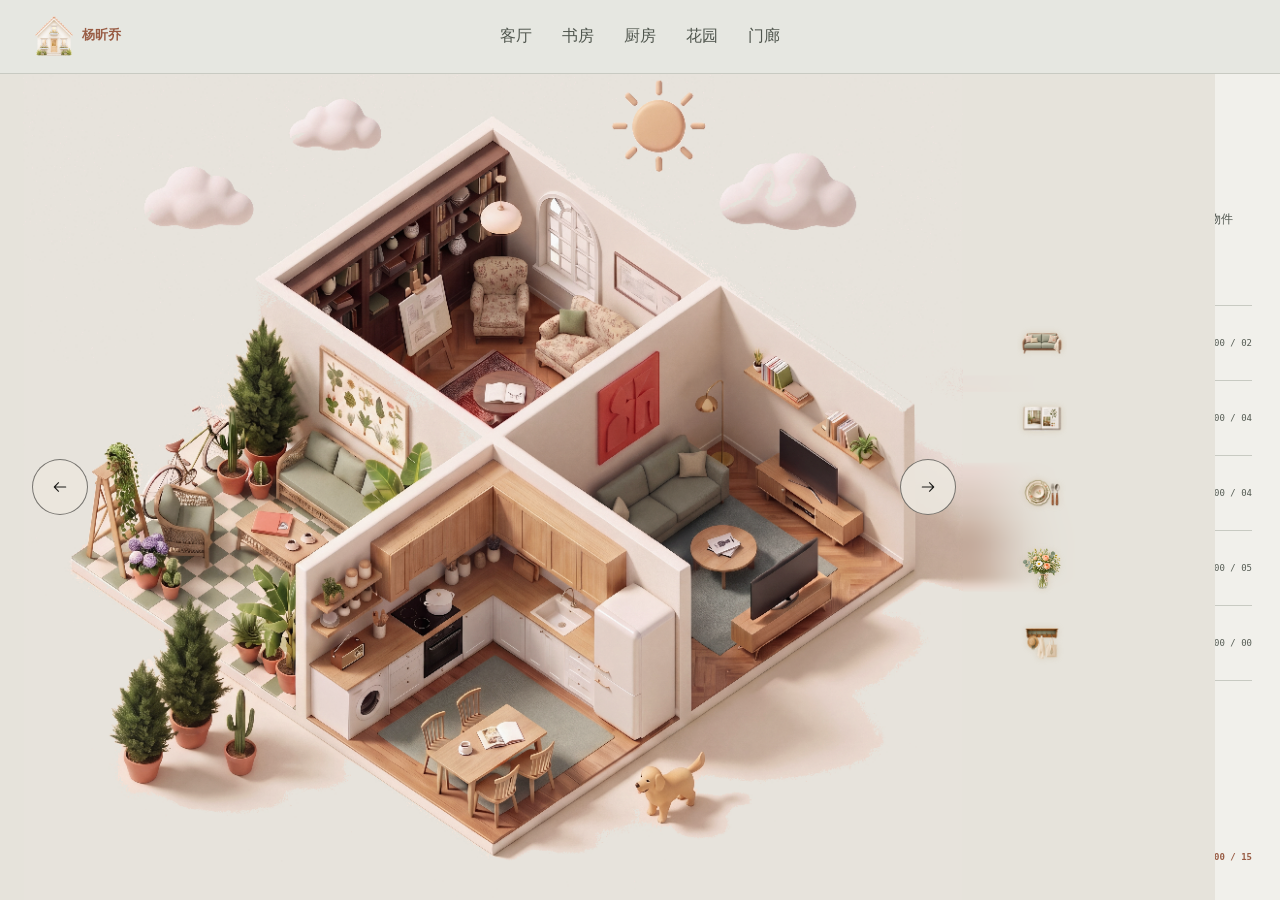
==== rooms/doorstep/index.html @ e2dccce5 "Strengthen brand hover glow" ====
<!doctype html><html lang="zh-CN"><head><meta charset="utf-8"><meta name="viewport" content="width=device-width,initial-scale=1"><link rel="icon" href="/favicon.svg" type="image/svg+xml"><meta name="theme-color" content="#ebe6de"><title>门廊 — 杨昕乔 Portfolio</title><link rel="preload" as="image" href="/assets/rooms/doorstep-house-final.webp?v=1" fetchpriority="high"><link rel="stylesheet" href="/styles/portfolio.css?v=176"></head><body><div id="app"></div><script type="module" src="/scripts/app.js?v=178"></script></body></html>
---- styles/portfolio.css ----
@import url("https://fonts.googleapis.com/css2?family=EB+Garamond:ital,wght@0,400;0,500;1,400&family=LXGW+WenKai:wght@400;500&family=Ma+Shan+Zheng&family=Noto+Serif+SC:wght@400;500&display=swap");

:root {
  --paper: #f1f0eb;
  /* Sampled from the outer pixels of doorstep-final.png. */
  --doorstep-canvas: #ebe6de;
  --paper-deep: #e4e4de;
  --ink: #20241f;
  --muted: #6d716a;
  --line: #c8cac2;
  --moss: #536355;
  --rust: #985b43;
  --header-height: 74px;
  --detail-width: 292px;
  --ease-editorial: cubic-bezier(0.22, 0.61, 0.36, 1);
  --page-exit-duration: 240ms;
  --page-enter-duration: 360ms;
  --page-transition-ease: cubic-bezier(0.22, 1, 0.36, 1);
}

/* Editorial content browser for the garden memory project. */
.document-modal.is-memory-experience .memory-hero + .memory-features { border-top: 0; }
.document-modal.is-memory-experience .memory-content-browser { grid-template-columns: minmax(230px, 34%) minmax(0, 1fr); gap: 32px; align-items: stretch; }
.document-modal.is-memory-experience .memory-content-browser nav { display: grid; gap: 8px; border: 0; }
.document-modal.is-memory-experience .memory-content-tab {
  position: relative;
  grid-template-columns: 32px minmax(0, 1fr);
  min-height: 72px;
  padding: 14px 14px 14px 18px;
  border: 0;
  border-left: 2px solid transparent;
  background: transparent;
  transition: background-color 180ms ease, border-color 180ms ease, transform 180ms ease;
}
.document-modal.is-memory-experience .memory-content-tab:hover { background: rgba(92,107,90,.06); transform: translateX(2px); }
.document-modal.is-memory-experience .memory-content-tab.is-active { background: rgba(92,107,90,.1); border-left-color: var(--accent-green); transform: translateX(4px); }
.document-modal.is-memory-experience .memory-content-tab span { padding-top: 2px; font: 11px/1 var(--font-mono); color: var(--accent-red); }
.document-modal.is-memory-experience .memory-content-tab strong { display: block; font: 600 15px/1.35 var(--font-serif); color: var(--ink-strong); }
.document-modal.is-memory-experience .memory-content-tab strong::after { content: "内容档案"; display: block; margin-top: 6px; font: 10px/1.3 var(--font-sans); color: var(--ink-soft); }
.document-modal.is-memory-experience .memory-content-detail {
  min-height: 320px;
  padding: 30px 32px;
  border: 1px solid var(--memory-line);
  border-top: 3px solid var(--accent-warm);
  background: var(--bg-warm);
  transition: opacity 180ms ease;
}
.document-modal.is-memory-experience .memory-detail-kicker { display: flex; justify-content: space-between; align-items: center; padding-bottom: 15px; border-bottom: 1px dashed var(--memory-line); }
.document-modal.is-memory-experience .memory-detail-kicker span { font: 13px/1 var(--font-mono); color: var(--accent-red); }
.document-modal.is-memory-experience .memory-detail-kicker small { font: 11px/1.3 var(--font-mono); color: var(--accent-green); letter-spacing: .04em; }
.document-modal.is-memory-experience .memory-content-detail .memory-content-function { margin-top: 24px; font: 600 12px/1.4 var(--font-sans); color: var(--accent-green); letter-spacing: .04em; }
.document-modal.is-memory-experience .memory-content-detail h4 { max-width: 22em; margin: 10px 0 16px; font: 600 23px/1.45 var(--font-serif); color: var(--ink-strong); }
.document-modal.is-memory-experience .memory-content-detail .memory-detail-lead { max-width: 46em; margin: 0; font: 14px/1.8 var(--font-serif); color: var(--ink-soft); }
.document-modal.is-memory-experience .memory-detail-notes { display: grid; grid-template-columns: repeat(3, 1fr); gap: 1px; margin-top: 28px; background: var(--memory-line); border: 1px solid var(--memory-line); }
.document-modal.is-memory-experience .memory-detail-notes span { padding: 10px 12px; background: var(--bg-cream); font: 11px/1.3 var(--font-mono); color: var(--ink-soft); text-align: center; }
@media (max-width: 767px) {
  .document-modal.is-memory-experience .memory-content-browser { grid-template-columns: 1fr; gap: 18px; }
  .document-modal.is-memory-experience .memory-content-browser nav { grid-template-columns: repeat(2, minmax(0, 1fr)); }
  .document-modal.is-memory-experience .memory-content-tab { min-height: 84px; padding: 12px; }
  .document-modal.is-memory-experience .memory-content-tab.is-active { transform: none; }
  .document-modal.is-memory-experience .memory-content-detail { min-height: 300px; padding: 24px 20px; }
  .document-modal.is-memory-experience .memory-content-detail h4 { font-size: 20px; }
}

* {
  box-sizing: border-box;
}

html {
  background: var(--paper);
  color: var(--ink);
  font-family: Arial, "Helvetica Neue", sans-serif;
  line-height: 1.4;
}

body {
  margin: 0;
  min-width: 320px;
  min-height: 100vh;
  min-height: 100svh;
  background: var(--paper);
}

body.is-document-open {
  overflow: hidden;
}

button,
a {
  color: inherit;
  font: inherit;
}

button {
  border: 0;
}

[hidden] {
  display: none !important;
}

.portfolio-shell {
  display: block;
  min-height: 100vh;
  min-height: 100svh;
}

.site-header {
  position: relative;
  z-index: 20;
  display: grid;
  min-height: var(--header-height);
  grid-template-columns: minmax(150px, 1fr) auto minmax(150px, 1fr);
  align-items: center;
  padding: 0 34px;
  border-bottom: 1px solid var(--line);
  background: rgba(231, 232, 225, 0.96);
}

.site-wordmark {
  display: inline-flex;
  align-items: center;
  gap: 8px;
  justify-self: start;
  min-height: 40px;
  color: var(--ink);
  cursor: pointer;
  font-size: 13px;
  font-weight: 700;
  text-decoration: none;
  white-space: nowrap;
  transition: color 200ms ease, transform 200ms ease, filter 220ms ease;
}

.brand-house {
  width: 40px;
  height: 40px;
  display: block;
  flex: 0 0 40px;
  object-fit: contain;
  background: transparent;
}

.site-wordmark:hover,
.site-wordmark:focus-visible,
.site-wordmark.is-current {
  color: var(--rust);
  transform: translateY(-1px);
}

.site-wordmark:hover,
.site-wordmark:focus-visible {
  filter:
    drop-shadow(0 0 4px rgba(239, 180, 95, 0.48))
    drop-shadow(0 0 9px rgba(255, 247, 223, 0.26));
}

.site-wordmark:focus-visible {
  outline: 2px solid color-mix(in srgb, var(--rust) 45%, transparent);
  outline-offset: 4px;
}

.detail-kicker,
.projects-label {
  color: var(--muted);
  font-size: 10px;
  font-weight: 700;
  letter-spacing: 0;
  text-transform: uppercase;
}

.top-navigation-list {
  display: grid;
  grid-auto-flow: column;
  gap: 30px;
  margin: 0;
  padding: 0;
  list-style: none;
}

.top-navigation-link {
  position: relative;
  display: inline-flex;
  min-height: 44px;
  align-items: center;
  padding: 3px 0;
  background: transparent;
  color: #50564e;
  text-decoration: none;
  transition: color 320ms cubic-bezier(0.22, 1, 0.36, 1);
}

.top-navigation-link::after {
  position: absolute;
  right: 0;
  bottom: 4px;
  left: 0;
  height: 2px;
  background: var(--rust);
  content: "";
  opacity: 0;
  transform: scaleX(0.35);
  transform-origin: center;
  transition: opacity 320ms cubic-bezier(0.22, 1, 0.36, 1), transform 320ms cubic-bezier(0.22, 1, 0.36, 1);
}

.top-navigation-link:hover,
.top-navigation-link:focus-visible,
.top-navigation-link[aria-current="page"] {
  font-weight: 700;
  color: var(--rust);
}

.top-navigation-link:hover::after,
.top-navigation-link:focus-visible::after,
.top-navigation-link[aria-current="page"]::after {
  opacity: 1;
  transform: scaleX(1);
}

.site-header[data-locked="true"] .top-navigation-link {
  cursor: wait;
  pointer-events: none;
}

.top-navigation {
  grid-column: 2;
  justify-self: center;
}

.portfolio-main {
  display: grid;
  position: relative;
  min-width: 0;
  min-height: calc(100svh - var(--header-height));
  grid-template-columns: minmax(0, 1fr) var(--detail-width);
  overflow: hidden;
}

.portfolio-main[data-page="overview"],
.portfolio-main[data-page="overview-enter"] {
  background: #e6e3db;
}

.visual-column {
  position: relative;
  display: grid;
  min-width: 0;
  place-items: center;
  padding: 24px;
  overflow: hidden;
  background: #ebe7df;
}

.portfolio-main[data-page="overview"] .visual-column,
.portfolio-main[data-page="overview-enter"] .visual-column {
  background: #e6e3db;
}

.portfolio-main[data-page="overview"] .room-detail,
.portfolio-main[data-page="overview-enter"] .room-detail {
  background: var(--paper);
  border-left-color: var(--line);
}

.visual-frame {
  position: relative;
  z-index: 1;
  width: min(100%, calc(100svh - var(--header-height) - 48px));
  max-height: calc(100svh - var(--header-height) - 48px);
}

.portfolio-main[data-page="overview"] .visual-column,
.portfolio-main[data-page="overview-enter"] .visual-column {
  overflow: visible;
}

.portfolio-main[data-page="overview"] .visual-frame,
.portfolio-main[data-page="overview-enter"] .visual-frame {
  transform: none;
}

.visual-stage {
  --overview-media-left: -42.6382%;
  --overview-media-top: -15.912%;
  --overview-media-width: 185.2763%;
  --overview-media-height: 131.824%;
  --focus-x: 50%;
  --focus-y: 50%;
  --focus-scale: 1.13;
  --focus-shift-x: 0px;
  --focus-shift-y: 0px;
  --incoming-start-x: 0%;
  --incoming-start-y: 0%;
  --incoming-start-scale: 0.55;
  --focus-blur: 6px;
  --incoming-start-blur: 6px;
  --switch-enter-x: 16px;
  --switch-exit-x: -12px;
  position: relative;
  width: 100%;
  aspect-ratio: 1;
  overflow: hidden;
  background: #ebe7df;
  isolation: isolate;
}

.visual-stage[data-view="overview"] {
  overflow: visible;
  background: #e6e3db;
}

.visual-stage[data-view="overview"] .visual-layer-current {
  right: auto;
  bottom: auto;
  left: var(--overview-media-left);
  top: var(--overview-media-top);
  width: var(--overview-media-width);
  height: var(--overview-media-height);
  object-fit: fill;
  clip-path: none;
}

.visual-layer {
  position: absolute;
  inset: 0;
  width: 100%;
  height: 100%;
  object-fit: contain;
  object-position: center;
  user-select: none;
  -webkit-user-drag: none;
}

.visual-layer-current {
  z-index: 1;
  opacity: 1;
  filter: none;
  transform: none;
}

.visual-stage[data-view="overview"] .visual-layer-current {
  filter: none;
}

.focus-room-layer {
  display: none;
}

.visual-layer-incoming {
  z-index: 4;
  opacity: 0;
}

/* Top-level navigation uses opacity only. Layout and the fixed shell stay put. */
.portfolio-main.is-page-fade .visual-frame,
.portfolio-main.is-page-fade .room-switch-controls,
.portfolio-main.is-page-fade .room-detail {
  will-change: opacity;
  transition: opacity var(--page-enter-duration) var(--page-transition-ease);
}

.portfolio-main.is-page-fade.is-page-exiting .visual-frame,
.portfolio-main.is-page-fade.is-page-exiting .room-switch-controls,
.portfolio-main.is-page-fade.is-page-exiting .room-detail {
  opacity: 0;
  pointer-events: none;
  transition-duration: var(--page-exit-duration);
}

.portfolio-main.is-page-fade.is-page-entering .visual-frame,
.portfolio-main.is-page-fade.is-page-entering .room-switch-controls,
.portfolio-main.is-page-fade.is-page-entering .room-detail {
  opacity: 0;
  pointer-events: none;
}

.hotspot-map {
  position: absolute;
  z-index: 5;
  inset: 0;
  width: 100%;
  height: 100%;
  pointer-events: none;
}

.visual-stage[data-view="overview"] .hotspot-map {
  right: auto;
  bottom: auto;
  left: var(--overview-media-left);
  top: var(--overview-media-top);
  width: var(--overview-media-width);
  height: var(--overview-media-height);
}

.room-object-map {
  position: absolute;
  z-index: 7;
  inset: 0;
  width: 100%;
  height: 100%;
  opacity: 0;
  pointer-events: none;
  transition: opacity 180ms ease;
}

.doorstep-object-map {
  position: absolute;
  z-index: 7;
  top: 50%;
  left: calc(50% + 82px);
  width: auto;
  height: min(86vh, 900px);
  max-width: none;
  max-height: calc(100% - 32px);
  overflow: visible;
  opacity: 0;
  pointer-events: none;
  transform: translate(-50%, -50%);
  transition: opacity 180ms ease;
}

.visual-stage[data-view="room"][data-room-id="doorstep"] .doorstep-object-map {
  opacity: 1;
  pointer-events: auto;
}

.visual-stage[data-room-id="doorstep"] .doorstep-object-map .room-object-group {
  opacity: 1;
  pointer-events: auto;
  visibility: visible;
}

.doorstep-object-map .room-object-glow {
  display: block;
  filter: none;
}

.doorstep-object-map .room-object-glow[data-object-id="doorstep-wechat"] {
  filter: url(#doorstep-wechat-outer-glow);
}

.doorstep-object-map .room-object-glow[data-object-id="doorstep-email"] {
  filter: url(#doorstep-email-outer-glow);
}

.doorstep-object-map .room-object-glow[data-object-id="doorstep-resume"] {
  filter: url(#doorstep-resume-outer-glow);
}

.doorstep-object-map .room-object-glow[data-object-id="doorstep-bilibili"] {
  filter: url(#doorstep-bilibili-outer-glow);
}

.doorstep-object-map .room-object-glow[data-object-id="doorstep-github"] {
  filter: url(#doorstep-github-outer-glow);
}

.visual-stage[data-view="room"]:is([data-room-id="study"], [data-room-id="kitchen"], [data-room-id="living"], [data-room-id="garden"]) .room-object-map {
  opacity: 1;
  pointer-events: auto;
}

.room-object-group {
  opacity: 0;
  pointer-events: none;
  visibility: hidden;
}

.visual-stage[data-room-id="study"] .room-object-group[data-room-id="study"],
.visual-stage[data-room-id="kitchen"] .room-object-group[data-room-id="kitchen"],
.visual-stage[data-room-id="living"] .room-object-group[data-room-id="living"],
.visual-stage[data-room-id="garden"] .room-object-group[data-room-id="garden"] {
  opacity: 1;
  pointer-events: auto;
  visibility: visible;
}

.room-object-hotspot {
  fill: rgba(255, 255, 255, 0.001);
  stroke: rgba(255, 255, 255, 0.001);
  stroke-width: 40;
  cursor: pointer;
  outline: none;
}

.room-object-hotspot:hover,
.room-object-hotspot:focus-visible {
  fill: rgba(255, 255, 255, 0.001);
  stroke: rgba(255, 255, 255, 0.001);
  outline: none;
}

.room-object-glow {
  opacity: 0;
  pointer-events: none;
  filter: url(#room-object-edge-glow);
  mix-blend-mode: screen;
  transition: opacity 180ms ease;
}

.room-object-glow[data-object-id="kitchen-pot"],
.room-object-glow[data-object-id="kitchen-plant"],
.room-object-glow[data-object-id="study-sofa"] {
  filter: url(#room-object-edge-glow-tight);
}

.room-object-glow[data-object-id="garden-bike"] {
  filter: url(#room-object-edge-glow-tight);
}

.room-object-glow[data-object-id="living-book"] {
  filter: url(#green-book-outer-glow);
}

.room-object-glow[data-object-id="garden-book"] {
  filter: url(#garden-red-book-outer-glow);
}

.room-object-hotspot:hover + .room-object-glow[data-object-id="garden-bike"],
.room-object-hotspot:focus-visible + .room-object-glow[data-object-id="garden-bike"],
.room-object-hotspot.is-directory-highlighted + .room-object-glow[data-object-id="garden-bike"] {
  opacity: 0.72;
}

.room-object-hotspot:hover + .room-object-glow,
.room-object-hotspot:focus-visible + .room-object-glow,
.room-object-hotspot.is-directory-highlighted + .room-object-glow {
  opacity: 0.94;
}

.interaction-toast {
  position: fixed;
  z-index: 1500;
  top: 50%;
  left: 50%;
  max-width: min(80vw, 280px);
  padding: 12px 20px;
  border: 1px solid rgba(255, 247, 223, .48);
  border-radius: 999px;
  background: rgba(82, 67, 54, .92);
  color: #fff7df;
  font: 15px/1.4 "Noto Serif SC", "Songti SC", serif;
  text-align: center;
  box-shadow: 0 10px 28px rgba(52, 42, 34, .18);
  opacity: 0;
  pointer-events: none;
  transform: translate(-50%, -50%) translateY(8px);
  transition: opacity 180ms ease, transform 180ms ease;
}

.interaction-toast.is-visible {
  opacity: 1;
  transform: translate(-50%, -50%);
}

.hotspot {
  fill: transparent;
  outline: none;
  pointer-events: auto;
  stroke: transparent;
  stroke-width: 8;
  vector-effect: non-scaling-stroke;
  cursor: pointer;
  transition: fill 160ms ease, stroke 160ms ease;
}

.hotspot-center {
  fill: transparent;
  pointer-events: none;
  stroke: transparent;
  stroke-width: 5;
  vector-effect: non-scaling-stroke;
}

.hotspot.is-highlighted {
  stroke: rgba(255, 247, 223, 0.9);
  stroke-width: 6;
  filter: drop-shadow(0 0 5px rgba(152, 91, 67, 0.42));
}

.show-hotspots .hotspot-1 {
  fill: rgba(58, 166, 99, 0.34);
}

.show-hotspots .hotspot-2 {
  fill: rgba(229, 151, 39, 0.34);
}

.show-hotspots .hotspot-3 {
  fill: rgba(49, 116, 211, 0.34);
}

.show-hotspots .hotspot-4 {
  fill: rgba(194, 58, 143, 0.34);
}

.show-hotspots .hotspot:hover,
.show-hotspots .hotspot.is-highlighted,
.show-hotspots .hotspot:focus-visible {
  stroke: rgba(255, 255, 255, 0.96);
  stroke-width: 10;
}

.show-hotspots .hotspot-center {
  fill: rgba(255, 255, 255, 0.95);
  stroke: var(--ink);
}

.visual-stage[data-view="room"] .hotspot-map,
.visual-stage[data-view="transition"] .hotspot-map {
  pointer-events: none;
  opacity: 0;
  transition: opacity 150ms ease;
}

.room-switch-controls {
  position: absolute;
  z-index: 8;
  inset: 0;
  pointer-events: none;
}

.room-switch-button {
  position: absolute;
  z-index: 8;
  top: 50%;
  display: grid;
  width: 56px;
  height: 56px;
  min-width: 56px;
  min-height: 56px;
  place-items: center;
  padding: 0;
  border: 1px solid rgba(27, 27, 24, 0.55);
  border-radius: 50%;
  background: rgba(235, 230, 222, 0.94);
  color: #1b1b18;
  cursor: pointer;
  pointer-events: auto;
  transform: translateY(-50%);
  transition: color 160ms ease, background-color 160ms ease, border-color 160ms ease, opacity 160ms ease, transform 100ms ease;
}

.room-switch-previous {
  left: 32px;
}

.room-switch-next {
  right: 32px;
}

.room-switch-icon {
  display: block;
  width: 20px;
  height: 20px;
  fill: none;
  stroke: currentColor;
  stroke-linecap: round;
  stroke-linejoin: round;
  stroke-width: 1.5;
  transition: transform 160ms ease;
}

.room-switch-button:not(:disabled):hover {
  background: #1b1b18;
  border-color: #1b1b18;
  color: #f4f1ea;
}

.room-switch-previous:not(:disabled):hover .room-switch-icon {
  transform: translateX(-3px);
}

.room-switch-next:not(:disabled):hover .room-switch-icon {
  transform: translateX(3px);
}

.room-switch-button:not(:disabled):active {
  transform: translateY(-50%) scale(0.96);
}

.room-switch-button:focus-visible {
  outline: 2px solid var(--rust);
  outline-offset: 3px;
}

.room-switch-button:disabled {
  cursor: wait;
  opacity: 0.28;
}

.room-detail {
  display: flex;
  max-height: calc(100svh - var(--header-height));
  min-width: 0;
  flex-direction: column;
  padding: 36px 28px 28px;
  border-left: 1px solid var(--line);
  overflow: hidden;
  opacity: 0;
  visibility: hidden;
  transition: opacity 250ms ease, visibility 0s 250ms;
}

.room-detail.is-visible {
  opacity: 1;
  visibility: visible;
  transition-delay: 0ms;
}

.room-detail.is-visible.is-updating {
  opacity: 0;
  transition: opacity 180ms ease;
}

.detail-kicker {
  margin: 0 0 15px;
  color: var(--rust);
}

.detail-title {
  max-width: 100%;
  margin: 0;
  font-family: Georgia, "Times New Roman", serif;
  font-size: 42px;
  font-weight: 400;
  line-height: 0.98;
  overflow-wrap: anywhere;
}

.detail-description {
  margin: 24px 0 44px;
  color: #555b53;
  font-size: 13px;
  line-height: 1.75;
}

.projects-section {
  margin-top: 0;
}

.projects-label {
  margin: 0 0 11px;
  color: var(--ink);
}

.project-list {
  margin: 0;
  padding: 0;
  border-top: 1px solid var(--line);
  list-style: none;
}

.project-list li {
  border-bottom: 1px solid var(--line);
}

.project-link {
  display: grid;
  min-height: 64px;
  grid-template-columns: 24px minmax(0, 1fr) auto;
  align-items: start;
  gap: 4px;
  padding: 13px 0 11px;
  color: #3f443e;
  text-decoration: none;
  transition: color 180ms ease, padding 180ms ease;
}

.project-link:hover,
.project-link:focus-visible {
  padding-left: 3px;
  color: var(--rust);
}

.project-link:focus-visible {
  outline: 2px solid var(--rust);
  outline-offset: 3px;
}

.project-number {
  color: var(--muted);
  font-size: 9px;
  padding-top: 2px;
}

.project-copy {
  display: grid;
  gap: 4px;
  min-width: 0;
}

.project-title {
  font-family: Georgia, "Times New Roman", serif;
  font-size: 13px;
  line-height: 1.25;
  overflow-wrap: anywhere;
}

.project-type,
.project-year {
  color: var(--muted);
  font-size: 9px;
  text-transform: uppercase;
}

.project-year {
  padding-top: 2px;
}

.exploration-directory {
  display: flex;
  min-height: 0;
  flex: 1;
  flex-direction: column;
}

.exploration-header {
  flex: none;
}

.exploration-kicker {
  margin: 0 0 10px;
  color: var(--rust);
  font-size: 10px;
  font-weight: 700;
  line-height: 1.3;
  text-transform: uppercase;
}

.exploration-title {
  max-width: 100%;
  margin: 0;
  color: var(--ink);
  font-family: Georgia, "Times New Roman", serif;
  font-size: 32px;
  font-weight: 400;
  line-height: 1.08;
}

.exploration-title[tabindex="-1"]:focus {
  outline: none;
}

.exploration-intro {
  margin: 20px 0 0;
  color: #4f554e;
  font-size: 12px;
  line-height: 1.78;
}

.exploration-intro strong {
  color: var(--rust);
  font-weight: 700;
}

.exploration-prompt {
  margin: 13px 0 24px;
  color: var(--ink);
  font-size: 12px;
  font-weight: 700;
}

.directory-list {
  margin: 0;
  padding: 0;
  border-top: 1px solid var(--line);
  list-style: none;
}

.directory-list li {
  border-bottom: 1px solid var(--line);
}

.directory-row {
  display: grid;
  width: 100%;
  min-width: 0;
  min-height: 74px;
  grid-template-columns: 54px minmax(0, 1fr) auto;
  align-items: center;
  gap: 10px;
  padding: 9px 0;
  background: transparent;
  color: var(--ink);
  cursor: pointer;
  text-align: left;
  transition: color 220ms ease, opacity 220ms ease;
}

.directory-row:focus-visible {
  outline: 2px solid var(--rust);
  outline-offset: -2px;
}

.room-directory-row .directory-thumb {
  position: relative;
  z-index: 1;
  width: 50px;
  height: 54px;
  padding: 3px 4px;
  box-sizing: border-box;
  overflow: hidden;
}

.room-directory-row .directory-thumb img {
  position: relative;
  z-index: 1;
  width: 42px;
  height: 48px;
  max-width: 100%;
  max-height: 100%;
  object-fit: contain;
  filter: drop-shadow(0 0 3px rgba(176, 138, 74, 0.24));
  transform: none;
}

.room-directory-row:hover .directory-thumb img,
.room-directory-row:focus-visible .directory-thumb img,
.room-directory-row.is-active .directory-thumb img {
  filter: drop-shadow(0 0 5px rgba(176, 138, 74, 0.5));
  transform: scale(1.04);
}

.directory-row.is-muted {
  opacity: 0.55;
}

.directory-row.is-active,
.directory-row.is-selected {
  opacity: 1;
}

.directory-thumb {
  display: grid;
  width: 54px;
  height: 54px;
  place-items: center;
  overflow: visible;
}

.directory-thumb img {
  display: block;
  width: 100%;
  height: 100%;
  object-fit: contain;
  transform-origin: center;
  transition: filter 240ms ease, transform 240ms var(--ease-editorial);
}

.object-directory-row[data-object-id="garden-cushion-03"] .directory-thumb img {
  object-fit: cover;
}

.object-directory-row[data-object-id="living-tv"] .directory-thumb img {
  position: relative;
  z-index: 1;
  width: 42px;
  height: 48px;
  max-width: 100%;
  max-height: 100%;
  filter: drop-shadow(0 0 3px rgba(176, 138, 74, 0.28));
  transform: none;
}

.object-directory-row[data-object-id="living-tv"] .directory-thumb {
  position: relative;
  z-index: 1;
  width: 50px;
  height: 54px;
  padding: 3px 4px;
  box-sizing: border-box;
  overflow: hidden;
}

.object-directory-row[data-room-id="study"] .directory-thumb {
  position: relative;
  z-index: 1;
  width: 50px;
  height: 54px;
  padding: 3px 4px;
  box-sizing: border-box;
  overflow: hidden;
}

.object-directory-row[data-room-id="study"] .directory-thumb img {
  position: relative;
  z-index: 1;
  width: 42px;
  height: 48px;
  max-width: 100%;
  max-height: 100%;
  object-fit: contain;
  filter: drop-shadow(0 0 3px rgba(176, 138, 74, 0.24));
  transform: none;
}

.object-directory-row[data-room-id="study"]:hover .directory-thumb img,
.object-directory-row[data-room-id="study"]:focus-visible .directory-thumb img,
.object-directory-row[data-room-id="study"].is-active .directory-thumb img {
  filter: drop-shadow(0 0 5px rgba(176, 138, 74, 0.5));
  transform: scale(1.04);
}

.object-directory-row[data-room-id="kitchen"] .directory-thumb {
  position: relative;
  z-index: 1;
  width: 50px;
  height: 54px;
  padding: 3px 4px;
  box-sizing: border-box;
  overflow: hidden;
}

.object-directory-row[data-room-id="kitchen"] .directory-thumb img {
  position: relative;
  z-index: 1;
  width: 42px;
  height: 48px;
  max-width: 100%;
  max-height: 100%;
  object-fit: contain;
  filter: drop-shadow(0 0 3px rgba(176, 138, 74, 0.24));
  transform: none;
}

.object-directory-row[data-room-id="kitchen"]:hover .directory-thumb img,
.object-directory-row[data-room-id="kitchen"]:focus-visible .directory-thumb img,
.object-directory-row[data-room-id="kitchen"].is-active .directory-thumb img {
  filter: drop-shadow(0 0 5px rgba(176, 138, 74, 0.5));
  transform: scale(1.04);
}

.object-directory-row[data-room-id="garden"] .directory-thumb {
  position: relative;
  z-index: 1;
  width: 50px;
  height: 54px;
  padding: 3px 4px;
  box-sizing: border-box;
  overflow: hidden;
}

.object-directory-row[data-room-id="garden"] .directory-thumb img {
  position: relative;
  z-index: 1;
  width: 42px;
  height: 48px;
  max-width: 100%;
  max-height: 100%;
  object-fit: contain;
  filter: drop-shadow(0 0 3px rgba(176, 138, 74, 0.24));
  transform: none;
}

.object-directory-row[data-room-id="garden"]:hover .directory-thumb img,
.object-directory-row[data-room-id="garden"]:focus-visible .directory-thumb img,
.object-directory-row[data-room-id="garden"].is-active .directory-thumb img {
  filter: drop-shadow(0 0 5px rgba(176, 138, 74, 0.5));
  transform: scale(1.04);
}

.object-directory-row[data-object-id="living-tv"]:hover .directory-thumb img,
.object-directory-row[data-object-id="living-tv"]:focus-visible .directory-thumb img,
.object-directory-row[data-object-id="living-tv"].is-active .directory-thumb img {
  filter: drop-shadow(0 0 5px rgba(176, 138, 74, 0.52));
  transform: scale(1.04);
}

.directory-row.is-active .directory-thumb img,
.directory-row:hover .directory-thumb img,
.directory-row:focus-visible .directory-thumb img {
  transform: translateX(-5px) translateY(-3px) rotate(-2deg) scale(1.06);
}

.directory-copy,
.directory-name-line {
  min-width: 0;
}

.directory-copy {
  display: grid;
  gap: 4px;
}

.directory-name-line {
  display: flex;
  align-items: baseline;
  gap: 9px;
}

.directory-number {
  flex: none;
  color: var(--muted);
  font-family: ui-monospace, SFMono-Regular, Menlo, Monaco, Consolas, monospace;
  font-size: 9px;
}

.directory-name {
  position: relative;
  min-width: 0;
  font-family: Georgia, "Times New Roman", serif;
  font-size: 14px;
  line-height: 1.25;
  overflow-wrap: anywhere;
}

.directory-name::after {
  position: absolute;
  right: 0;
  bottom: -3px;
  left: 0;
  height: 1px;
  background: var(--rust);
  content: "";
  opacity: 0;
  transform: scaleX(0.35);
  transform-origin: left;
  transition: opacity 220ms ease, transform 220ms ease;
}

.directory-row.is-active .directory-name::after,
.directory-row:hover .directory-name::after,
.directory-row:focus-visible .directory-name::after {
  opacity: 1;
  transform: scaleX(1);
}

.directory-meta,
.directory-progress,
.directory-item-status,
.directory-total,
.room-directory-summary {
  color: var(--muted);
  font-family: ui-monospace, SFMono-Regular, Menlo, Monaco, Consolas, monospace;
  font-size: 9px;
  text-transform: uppercase;
}

.directory-progress {
  justify-self: end;
  color: #555b53;
  white-space: nowrap;
  transition: color 220ms ease;
}

.directory-row.is-active .directory-progress,
.directory-row:hover .directory-progress,
.directory-row:focus-visible .directory-progress,
.directory-row.is-complete .directory-progress {
  color: var(--rust);
  font-weight: 700;
}

.directory-total {
  display: flex;
  min-height: 46px;
  align-items: center;
  justify-content: space-between;
  margin-top: auto;
  padding-top: 16px;
  color: var(--ink);
  font-weight: 700;
}

.directory-total strong {
  color: var(--rust);
  font-weight: 700;
}

.room-directory-header {
  position: relative;
  z-index: 2;
  padding-bottom: 22px;
  background: var(--paper);
}

.room-directory-header .exploration-title {
  font-size: 42px;
}

.room-directory-summary {
  display: flex;
  justify-content: space-between;
  margin-top: 24px;
  padding-top: 13px;
  border-top: 1px solid var(--line);
}

.room-directory-summary strong {
  color: var(--rust);
}

.object-directory-list {
  min-height: 0;
  flex: 1;
  overflow-x: hidden;
  overflow-y: auto;
  overscroll-behavior: contain;
  scrollbar-color: var(--line) transparent;
  scrollbar-width: thin;
}

.object-directory-row {
  min-height: 86px;
  grid-template-columns: 58px minmax(0, 1fr);
  align-content: center;
}

.directory-thumb-object {
  width: 58px;
  height: 58px;
  grid-row: 1 / span 2;
}

.object-directory-row .directory-copy {
  align-self: end;
}

.directory-item-status {
  grid-column: 2;
  align-self: start;
  margin-top: 2px;
  color: #666b64;
}

.object-directory-row.is-viewed {
  opacity: 0.62;
}

.object-directory-row.is-viewed .directory-thumb img {
  filter: saturate(0.7);
}

.object-directory-row.is-viewed[data-object-id="living-tv"] .directory-thumb img {
  filter: saturate(0.82) drop-shadow(0 0 3px rgba(176, 138, 74, 0.28));
}

.object-directory-row.is-viewed[data-object-id="living-tv"]:hover .directory-thumb img,
.object-directory-row.is-viewed[data-object-id="living-tv"]:focus-visible .directory-thumb img,
.object-directory-row.is-viewed[data-object-id="living-tv"].is-active .directory-thumb img {
  filter: saturate(0.94) drop-shadow(0 0 5px rgba(176, 138, 74, 0.52));
}

.object-directory-row.is-viewed[data-room-id="study"] .directory-thumb img {
  filter: saturate(0.82) drop-shadow(0 0 3px rgba(176, 138, 74, 0.24));
}

.object-directory-row.is-viewed[data-room-id="study"]:hover .directory-thumb img,
.object-directory-row.is-viewed[data-room-id="study"]:focus-visible .directory-thumb img,
.object-directory-row.is-viewed[data-room-id="study"].is-active .directory-thumb img {
  filter: saturate(0.94) drop-shadow(0 0 5px rgba(176, 138, 74, 0.5));
}

.object-directory-row.is-viewed[data-room-id="kitchen"] .directory-thumb img {
  filter: saturate(0.82) drop-shadow(0 0 3px rgba(176, 138, 74, 0.24));
}

.object-directory-row.is-viewed[data-room-id="kitchen"]:hover .directory-thumb img,
.object-directory-row.is-viewed[data-room-id="kitchen"]:focus-visible .directory-thumb img,
.object-directory-row.is-viewed[data-room-id="kitchen"].is-active .directory-thumb img {
  filter: saturate(0.94) drop-shadow(0 0 5px rgba(176, 138, 74, 0.5));
}

.object-directory-row.is-viewed[data-room-id="garden"] .directory-thumb img {
  filter: saturate(0.82) drop-shadow(0 0 3px rgba(176, 138, 74, 0.24));
}

.object-directory-row.is-viewed[data-room-id="garden"]:hover .directory-thumb img,
.object-directory-row.is-viewed[data-room-id="garden"]:focus-visible .directory-thumb img,
.object-directory-row.is-viewed[data-room-id="garden"].is-active .directory-thumb img {
  filter: saturate(0.94) drop-shadow(0 0 5px rgba(176, 138, 74, 0.5));
}

.object-directory-row.is-viewed:hover,
.object-directory-row.is-viewed:focus-visible,
.object-directory-row.is-viewed.is-active {
  opacity: 0.85;
}

.object-directory-row.is-viewed .directory-item-status {
  color: var(--moss);
  font-weight: 700;
}

.directory-empty {
  margin: 0;
  padding: 22px 0;
  border-top: 1px solid var(--line);
  border-bottom: 1px solid var(--line);
  color: var(--muted);
  font-size: 12px;
}

.overview-directory.is-committing .directory-row.is-selected {
  transform: translateY(-5px);
  transition: color 220ms ease, opacity 220ms ease, transform 360ms var(--ease-editorial);
}

.room-detail.is-level-entering .exploration-directory {
  animation: directory-level-enter 420ms var(--ease-editorial) both;
}

@keyframes directory-level-enter {
  from {
    opacity: 0;
    transform: translateY(12px);
  }
  to {
    opacity: 1;
    transform: translateY(0);
  }
}

.document-modal {
  position: fixed;
  z-index: 100;
  inset: 0;
  isolation: isolate;
}

.document-modal-backdrop {
  position: absolute;
  z-index: 0;
  inset: 0;
  background: rgba(67, 76, 65, 0.9);
}

.document-modal.is-transparent-document .document-modal-backdrop {
  background: #434c41;
}

.document-modal-dialog {
  position: absolute;
  z-index: 1;
  inset: 0;
  pointer-events: none;
}

.document-modal-scroll:focus-visible,
.document-modal-close:focus-visible {
  outline: 2px solid rgba(255, 246, 224, 0.96);
  outline-offset: -5px;
}

.document-modal-close {
  position: fixed;
  z-index: 3;
  top: 22px;
  right: 24px;
  display: grid;
  width: 48px;
  height: 48px;
  place-items: center;
  padding: 0;
  border: 1px solid rgba(83, 99, 85, 0.4);
  border-radius: 50%;
  background: rgba(241, 240, 235, 0.94);
  color: var(--moss);
  cursor: pointer;
  pointer-events: auto;
  box-shadow: 0 0 22px rgba(255, 239, 212, 0.36), 0 8px 22px rgba(32, 36, 31, 0.2);
  transition: color 180ms ease, border-color 180ms ease, background-color 180ms ease;
}

.document-modal-close:hover {
  border-color: rgba(152, 91, 67, 0.64);
  background: #f8f3e9;
  color: var(--rust);
}

.document-modal-close svg {
  display: block;
  fill: none;
  stroke: currentColor;
  stroke-linecap: round;
  stroke-width: 1.8;
}

.document-plan-button {
  position: fixed;
  z-index: 3;
  top: 22px;
  right: 88px;
  display: inline-flex;
  min-height: 42px;
  align-items: center;
  gap: 9px;
  padding: 0 15px;
  border: 1px solid rgba(255, 246, 224, 0.3);
  border-radius: 999px;
  background: rgba(241, 240, 235, 0.94);
  color: var(--moss);
  cursor: pointer;
  pointer-events: auto;
  font-size: 12px;
  letter-spacing: 0.02em;
  box-shadow: 0 0 18px rgba(255, 239, 212, 0.24), 0 7px 18px rgba(32, 36, 31, 0.16);
  transition: color 180ms ease, border-color 180ms ease, background-color 180ms ease, transform 180ms ease;
}

.document-plan-button:hover {
  border-color: rgba(152, 91, 67, 0.55);
  background: #f8f3e9;
  color: var(--rust);
  transform: translateY(-1px);
}

.document-plan-button:focus-visible {
  outline: 2px solid rgba(255, 246, 224, 0.96);
  outline-offset: 3px;
}

.setup-plan-overlay {
  position: fixed;
  z-index: 220;
  inset: 0;
  display: grid;
  place-items: center;
  padding: clamp(18px, 4vw, 56px);
  isolation: isolate;
}

.setup-plan-backdrop {
  position: absolute;
  inset: 0;
  background: rgba(27, 36, 31, 0.78);
  backdrop-filter: blur(5px);
}

.setup-plan-dialog {
  position: relative;
  z-index: 1;
  display: flex;
  width: min(920px, 94vw);
  max-height: min(86vh, 920px);
  flex-direction: column;
  overflow: hidden;
  border: 1px solid rgba(241, 240, 235, 0.34);
  border-radius: 10px;
  background: #f5f1e8;
  color: #434c41;
  box-shadow: 0 28px 80px rgba(16, 22, 18, 0.32);
}

.setup-plan-header {
  display: flex;
  align-items: flex-start;
  justify-content: space-between;
  gap: 24px;
  padding: 26px clamp(22px, 4vw, 44px) 20px;
  border-bottom: 1px solid rgba(67, 76, 65, 0.18);
  background: rgba(255, 252, 245, 0.72);
}

.setup-plan-kicker {
  margin: 0 0 7px;
  color: #986047;
  font: 700 10px/1.3 var(--font-mono);
  letter-spacing: 0.08em;
}

.setup-plan-header h2 {
  margin: 0;
  color: #434c41;
  font: 600 clamp(24px, 3vw, 34px)/1.15 var(--font-serif);
}

.setup-plan-close {
  display: grid;
  width: 38px;
  height: 38px;
  flex: 0 0 38px;
  place-items: center;
  border: 1px solid rgba(67, 76, 65, 0.28);
  border-radius: 50%;
  background: transparent;
  color: #434c41;
  cursor: pointer;
  font-size: 24px;
  font-weight: 300;
  line-height: 1;
  transition: color 180ms ease, border-color 180ms ease, background-color 180ms ease;
}

.setup-plan-close:hover,
.setup-plan-close:focus-visible {
  border-color: rgba(152, 91, 67, 0.58);
  background: rgba(152, 91, 67, 0.08);
  color: #986047;
}

.setup-plan-close:focus-visible {
  outline: 2px solid rgba(152, 91, 67, 0.32);
  outline-offset: 3px;
}

.setup-plan-scroll {
  min-height: 0;
  overflow: auto;
  padding: clamp(24px, 4vw, 48px) clamp(22px, 5vw, 64px) 56px;
  overscroll-behavior: contain;
  scrollbar-color: rgba(67, 76, 65, 0.45) transparent;
  scrollbar-width: thin;
}

.setup-plan-content {
  width: min(720px, 100%);
  margin: 0 auto;
}

.setup-plan-content h1,
.setup-plan-content h2,
.setup-plan-content h3 {
  color: #434c41;
  font-family: var(--font-serif);
}

.setup-plan-content h1 {
  margin: 0 0 8px;
  font-size: clamp(25px, 3vw, 36px);
  line-height: 1.2;
}

.setup-plan-content h2 {
  margin: 38px 0 12px;
  padding-top: 16px;
  border-top: 1px solid rgba(67, 76, 65, 0.2);
  font-size: 22px;
  line-height: 1.35;
}

.setup-plan-content h3 {
  margin: 26px 0 8px;
  color: #986047;
  font-size: 17px;
  line-height: 1.4;
}

.setup-plan-content p,
.setup-plan-list,
.setup-plan-code {
  margin: 0 0 13px;
  color: #60675f;
  font: 14px/1.85 var(--font-serif);
}

.setup-plan-content h1 + p {
  color: #986047;
  font-size: 16px;
}

.setup-plan-list {
  padding-left: 1.35em;
}

.setup-plan-list li {
  padding-left: 4px;
  margin-bottom: 5px;
}

.setup-plan-code {
  overflow-x: auto;
  margin: 12px 0 18px;
  padding: 14px 16px;
  border-left: 2px solid rgba(152, 91, 67, 0.48);
  background: rgba(230, 226, 217, 0.58);
  color: #50594f;
  font-family: var(--font-mono);
  font-size: 12px;
  line-height: 1.65;
  white-space: pre;
}

.setup-plan-loading,
.setup-plan-error {
  color: #986047;
  font-size: 16px;
}

.document-modal-scroll {
  display: flex;
  width: 100%;
  height: 100%;
  padding: 78px clamp(28px, 5vw, 84px) 58px;
  overflow-x: auto;
  overflow-y: auto;
  overscroll-behavior: contain;
  pointer-events: auto;
  scrollbar-color: rgba(241, 240, 235, 0.46) transparent;
  scrollbar-width: thin;
}

.document-pages {
  display: grid;
  width: min(960px, 100%);
  gap: 30px;
  margin: 0 auto;
}

.document-pages.is-comparison {
  width: min(1320px, 100%);
  grid-template-columns: minmax(0, 2fr) minmax(0, 1fr);
  align-items: start;
  gap: clamp(20px, 3vw, 48px);
}

.document-column {
  min-width: 0;
}

.document-pages.is-comparison .document-column {
  max-height: calc(100svh - 136px);
  padding: 0 12px 24px 0;
  overflow-x: hidden;
  overflow-y: auto;
  overscroll-behavior: contain;
  scrollbar-color: rgba(241, 240, 235, 0.46) transparent;
  scrollbar-width: thin;
}

.document-column-heading {
  position: sticky;
  z-index: 1;
  top: 0;
  margin: 0 0 16px;
  padding: 0 2px 12px;
  border-bottom: 1px solid rgba(241, 240, 235, 0.26);
  background: rgba(67, 76, 65, 0.96);
}

.document-column-heading h2 {
  margin: 0;
  color: #fff6e0;
  font-family: Georgia, "Times New Roman", serif;
  font-size: 17px;
  font-weight: 700;
  line-height: 1.2;
}

.document-column-heading p {
  margin: 5px 0 0;
  color: rgba(255, 246, 224, 0.68);
  font-size: 11px;
  line-height: 1.35;
}

.document-column-pages {
  display: grid;
  gap: 30px;
}

.work-intro {
  display: grid;
  min-height: min(620px, calc(100svh - 136px));
  grid-template-columns: minmax(250px, 0.72fr) minmax(420px, 1.28fr);
  grid-template-areas:
    "copy cover"
    "action cover";
  align-items: center;
  gap: 22px clamp(30px, 5vw, 68px);
  padding: clamp(34px, 6vh, 66px) 0;
  border-top: 1px solid rgba(255, 246, 224, 0.2);
  border-bottom: 1px solid rgba(255, 246, 224, 0.2);
}

.work-intro-copy {
  grid-area: copy;
  align-self: end;
}

.work-intro-kicker {
  margin: 0 0 18px;
  color: #b7ff45;
  font-size: 11px;
  font-weight: 700;
  letter-spacing: 0;
}

.work-intro h2 {
  max-width: 11em;
  margin: 0;
  color: #fff6e0;
  font-family: Georgia, "Times New Roman", serif;
  font-size: 34px;
  font-weight: 700;
  line-height: 1.22;
  letter-spacing: 0;
  text-wrap: balance;
}

.work-intro-summary {
  max-width: 31em;
  margin: 22px 0 0;
  color: rgba(255, 246, 224, 0.74);
  font-size: 14px;
  line-height: 1.8;
}

.work-intro-cover {
  grid-area: cover;
  align-self: center;
  width: 100%;
  margin: 0;
  overflow: hidden;
  border: 1px solid rgba(255, 246, 224, 0.26);
  border-radius: 7px;
  background: #eef0f4;
  box-shadow: 0 24px 54px rgba(23, 23, 23, 0.24);
}

.work-intro-cover img {
  display: block;
  width: 100%;
  height: auto;
  aspect-ratio: 16 / 9;
  object-fit: cover;
}

.work-intro-action {
  grid-area: action;
  align-self: start;
}

.work-cta {
  position: relative;
  display: inline-flex;
  min-height: 48px;
  align-items: center;
  justify-content: space-between;
  gap: 18px;
  padding: 14px 18px 14px 20px;
  overflow: hidden;
  border: 1px solid rgba(255, 255, 255, 0.16);
  border-radius: 7px;
  background: #171717;
  color: #fff;
  cursor: pointer;
  font-size: 13px;
  font-weight: 700;
  letter-spacing: 0;
  text-decoration: none;
  transition: background-color 180ms ease, border-color 180ms ease;
}

.work-cta::before {
  content: "";
  width: 3px;
  align-self: stretch;
  flex: 0 0 3px;
  border-radius: 2px;
  background: #b7ff45;
}

.work-cta::after {
  position: absolute;
  right: 18px;
  bottom: 7px;
  left: 20px;
  height: 1px;
  background: rgba(183, 255, 69, 0.7);
  content: "";
  transform: scaleX(0);
  transform-origin: left;
  transition: transform 180ms ease;
}

.work-cta .arrow {
  color: #b7ff45;
  font-size: 17px;
  line-height: 1;
  transition: transform 180ms ease;
}

.work-cta:hover {
  border-color: rgba(183, 255, 69, 0.55);
  background: #252525;
}

.work-cta:hover::after {
  transform: scaleX(1);
}

.work-cta:hover .arrow {
  transform: translateX(4px);
}

.work-cta:focus-visible {
  outline: 2px solid #b7ff45;
  outline-offset: 3px;
}

.work-cta-float {
  position: fixed;
  z-index: 4;
  right: 24px;
  bottom: 24px;
  width: 148px;
  opacity: 0;
  pointer-events: none;
  transform: translateY(10px);
  visibility: hidden;
  transition: opacity 180ms ease, transform 180ms ease, visibility 0s linear 180ms, background-color 180ms ease, border-color 180ms ease;
}

.work-cta-float.is-visible {
  opacity: 1;
  pointer-events: auto;
  transform: translateY(0);
  visibility: visible;
  transition-delay: 0s;
}

.document-pages.is-embed {
  width: min(1440px, 100%);
  height: calc(100vh - 136px);
  min-height: 620px;
}

.document-embed-column {
  display: flex;
  min-height: 0;
  flex-direction: column;
  overflow: hidden;
  border: 1px solid rgba(241, 240, 235, 0.22);
  border-radius: 12px;
  background: #f3f5f8;
  box-shadow: 0 18px 48px rgba(25, 31, 27, 0.25);
}

.document-embed-frame {
  display: block;
  width: 100%;
  min-height: 0;
  flex: 1;
  border: 0;
  background: #f3f5f8;
}

.document-video-column {
  display: flex;
  min-height: 0;
  flex-direction: column;
}

.document-video {
  display: block;
  width: 100%;
  max-height: calc(100svh - 190px);
  margin: 0;
  border: 1px solid rgba(241, 240, 235, 0.22);
  background: #171717;
  object-fit: contain;
}

.document-preface-video {
  display: block;
  width: 100%;
  max-height: 420px;
  aspect-ratio: 16 / 9;
  align-self: center;
  justify-self: center;
  border: 1px solid rgba(67, 76, 65, 0.2);
  background: #20241f;
  object-fit: contain;
}

.document-preface:has(.document-preface-video) {
  grid-template-columns: minmax(360px, 1fr) minmax(0, 1fr);
  align-items: center;
  gap: clamp(28px, 3vw, 46px);
}

.document-modal.is-memory-experience {
  --bg-warm: #f4f0e8;
  --bg-cream: #faf6ec;
  --ink-strong: #2b2520;
  --ink-soft: #6b5e50;
  --memory-line: #d4c8b0;
  --accent-green: #5c6b5a;
  --accent-warm: #b08a4a;
  --accent-red: #b0563e;
  --font-serif: "Source Han Serif SC", "Noto Serif SC", "Songti SC", serif;
  --font-mono: "JetBrains Mono", "IBM Plex Mono", "SF Mono", monospace;
  --font-sans: Inter, "PingFang SC", "Microsoft YaHei", sans-serif;
}

.document-modal.is-memory-experience .document-modal-backdrop {
  background: rgba(244, 240, 232, 0.7);
  backdrop-filter: blur(8px);
}

.document-modal.is-memory-experience .document-modal-scroll {
  align-items: flex-start;
  padding-block: 7.5vh;
}

.document-modal.is-memory-experience .document-pages {
  width: min(720px, 90vw);
}

.memory-experience {
  overflow: hidden;
  border: 1px solid var(--memory-line);
  border-radius: 12px;
  background: var(--bg-cream);
  color: var(--ink-strong);
  box-shadow: 2px 2px 0 var(--memory-line);
  clip-path: circle(0 at var(--memory-origin-x, 50%) var(--memory-origin-y, 50%));
  opacity: 0;
  transition: clip-path 500ms cubic-bezier(0.34, 1.56, 0.64, 1), opacity 300ms ease-out;
}

.memory-experience.is-entered { clip-path: circle(150% at var(--memory-origin-x, 50%) var(--memory-origin-y, 50%)); opacity: 1; }
.document-modal.is-memory-closing .document-modal-dialog { pointer-events: none; }
.document-modal.is-memory-closing .memory-section { opacity: 0; transform: translateY(12px); transition-delay: 0ms; transition-duration: 200ms; }
.document-modal.is-memory-experience .document-modal-close {
  border-color: var(--memory-line);
  background: var(--bg-cream);
  color: var(--ink-soft);
  box-shadow: 2px 2px 0 var(--memory-line);
}
.document-modal.is-memory-experience .document-modal-close:hover {
  border-color: var(--accent-green);
  background: var(--bg-cream);
  color: var(--ink-strong);
  box-shadow: 4px 4px 0 var(--accent-green);
}
.document-modal.is-memory-experience .document-modal-close:focus-visible { outline-color: var(--accent-green); }

.document-modal.is-memory-experience .memory-header-line { display: flex; justify-content: space-between; align-items: baseline; }
.document-modal.is-memory-experience .memory-meta { margin: 0; font-family: var(--font-mono); font-size: 12px; color: var(--ink-soft); }
.document-modal.is-memory-experience .memory-tagline { margin: 8px 0 0; font: 16px/1.5 var(--font-sans); color: var(--ink-soft); }
.document-modal.is-memory-experience .memory-introduction h3,
.document-modal.is-memory-experience .memory-flow h3,
.document-modal.is-memory-experience .memory-bars h3 { font-size: 13px; letter-spacing: .1em; }
.document-modal.is-memory-experience .memory-paragraphs article { padding: 18px 0; border-top: 1px dashed var(--memory-line); }
.document-modal.is-memory-experience .memory-paragraphs article:first-child { border-top: 0; padding-top: 4px; }
.document-modal.is-memory-experience .memory-paragraphs h4 { margin: 0 0 8px; font: 600 16px/1.5 var(--font-serif); color: var(--ink-strong); }
.document-modal.is-memory-experience .memory-paragraphs p { margin: 0; font: 15px/1.85 var(--font-serif); color: var(--ink-soft); }
.document-modal.is-memory-experience .memory-inline-highlight { font: 14px/1.4 var(--font-mono); color: var(--accent-green); background: rgba(92,107,90,.08); padding: 1px 6px; border-radius: 3px; white-space: nowrap; }
.document-modal.is-memory-experience .memory-inline-highlight:hover { background: rgba(92,107,90,.18); }
.document-modal.is-memory-experience .memory-archive h2 { font-size: 32px; }
.document-modal.is-memory-experience .memory-archive,
.document-modal.is-memory-experience .memory-archive * { box-shadow: none; }
.document-modal.is-memory-experience .memory-hero { display: grid; grid-template-columns: 1.1fr .9fr; gap: 36px; align-items: center; }
.document-modal.is-memory-experience .memory-hero-copy-text { max-width: 34em; margin: 18px 0 0; font: 15px/1.85 var(--font-serif); color: var(--ink-soft); }
.document-modal.is-memory-experience .memory-interface { min-height: 178px; border: 1px solid var(--memory-line); background: var(--bg-warm); padding: 14px; }
.document-modal.is-memory-experience .memory-interface-top { display: flex; gap: 5px; padding-bottom: 12px; border-bottom: 1px solid var(--memory-line); }
.document-modal.is-memory-experience .memory-interface-top span { width: 6px; height: 6px; border: 1px solid var(--accent-warm); border-radius: 50%; }
.document-modal.is-memory-experience .memory-interface-body { display: grid; grid-template-columns: 1fr 1.5fr; gap: 12px; padding-top: 18px; }
.document-modal.is-memory-experience .memory-interface-body i, .document-modal.is-memory-experience .memory-interface-body b { display: block; height: 10px; border: 1px solid var(--memory-line); }
.document-modal.is-memory-experience .memory-interface-body i:nth-child(3) { grid-column: 1 / -1; width: 70%; }
.document-modal.is-memory-experience .memory-interface-body b { height: 58px; grid-column: 2; grid-row: 1 / span 2; }
.document-modal.is-memory-experience .memory-role { display: grid; grid-template-columns: 1fr 1.15fr; gap: 32px; }
.document-modal.is-memory-experience .memory-role p { margin: 8px 0 0; font: 15px/1.85 var(--font-serif); color: var(--ink-soft); }
.document-modal.is-memory-experience .memory-role-focus { border-left: 2px solid var(--accent-green); padding-left: 20px; }
.document-modal.is-memory-experience .memory-features header h3, .document-modal.is-memory-experience .memory-data header h3, .document-modal.is-memory-experience .memory-content header h3 { margin: 8px 0 0; font: 16px/1.5 var(--font-serif); color: var(--ink-soft); }
.document-modal.is-memory-experience .memory-feature { display: grid; grid-template-columns: 1fr 1fr 1.4fr; gap: 20px; padding: 20px 0; border-top: 1px dashed var(--memory-line); }
.document-modal.is-memory-experience .memory-feature-title { display: flex; align-items: baseline; gap: 12px; }
.document-modal.is-memory-experience .memory-feature-title span, .document-modal.is-memory-experience .memory-content-list > article > div:first-child > span { font: 12px var(--font-mono); color: var(--accent-red); }
.document-modal.is-memory-experience .memory-feature h4, .document-modal.is-memory-experience .memory-content h4 { margin: 0; font: 600 20px/1.35 var(--font-serif); color: var(--ink-strong); }
.document-modal.is-memory-experience .memory-feature small, .document-modal.is-memory-experience .memory-content small { font: 11px var(--font-mono); letter-spacing: .06em; color: var(--ink-soft); }
.document-modal.is-memory-experience .memory-feature p, .document-modal.is-memory-experience .memory-content p { margin: 7px 0 0; font: 14px/1.75 var(--font-serif); color: var(--ink-soft); }
.document-modal.is-memory-experience .memory-feature blockquote { margin: 12px 0 0; font: 16px/1.5 var(--font-serif); color: var(--accent-green); }
.document-modal.is-memory-experience .memory-kpis { display: grid; grid-template-columns: repeat(4, 1fr); gap: 16px; margin: 24px 0 28px; }
.document-modal.is-memory-experience .memory-kpis div { border-top: 1px solid var(--memory-line); padding-top: 12px; }
.document-modal.is-memory-experience .memory-kpis strong { display: block; font: 32px var(--font-mono); color: var(--accent-green); }
.document-modal.is-memory-experience .memory-kpis span { display: block; margin-top: 7px; font: 11px/1.45 var(--font-sans); color: var(--ink-soft); }
.document-modal.is-memory-experience .memory-monthly, .document-modal.is-memory-experience .memory-path { border-top: 1px dashed var(--memory-line); padding-top: 16px; }
.document-modal.is-memory-experience .memory-monthly h4, .document-modal.is-memory-experience .memory-path h4 { margin: 0 0 12px; font: 13px var(--font-mono); letter-spacing: .08em; color: var(--ink-strong); }
.document-modal.is-memory-experience .memory-month-row { display: grid; grid-template-columns: 110px 1fr 150px; gap: 12px; align-items: center; margin: 9px 0; }
.document-modal.is-memory-experience .memory-month-row strong, .document-modal.is-memory-experience .memory-month-row em { font: 11px var(--font-sans); font-style: normal; color: var(--ink-soft); }
.document-modal.is-memory-experience .memory-month-bar { height: 8px; border-left: 4px solid var(--ink-soft); background: var(--bg-warm); }
.document-modal.is-memory-experience .memory-month-bar i { display: block; width: var(--new); height: 100%; background: var(--accent-green); }
.document-modal.is-memory-experience .memory-path > div { display: flex; align-items: center; gap: 18px; }
.document-modal.is-memory-experience .memory-path span { min-width: 110px; border-top: 1px solid var(--memory-line); padding-top: 8px; }
.document-modal.is-memory-experience .memory-path b { display: block; font: 20px var(--font-mono); color: var(--accent-green); }
.document-modal.is-memory-experience .memory-path small { font: 11px var(--font-sans); color: var(--ink-soft); }
.document-modal.is-memory-experience .memory-path i { max-width: 145px; font: 10px/1.4 var(--font-sans); font-style: normal; color: var(--accent-warm); }
.document-modal.is-memory-experience .memory-data-note, .document-modal.is-memory-experience .memory-insight { margin: 18px 0 0; font: 11px/1.6 var(--font-sans); color: var(--ink-soft); }
.document-modal.is-memory-experience .memory-insight { color: var(--ink-strong); }
.document-modal.is-memory-experience .memory-content-list > article { display: grid; grid-template-columns: 1fr 1.5fr; gap: 28px; padding: 20px 0; border-top: 1px dashed var(--memory-line); }
.document-modal.is-memory-experience .memory-content-list > article > div:first-child { display: flex; gap: 14px; align-items: baseline; }
.document-modal.is-memory-experience .memory-experience { max-width: 1040px; }
.document-modal.is-memory-experience .document-pages { width: min(1040px, 92vw); }
.document-modal.is-memory-experience .memory-section { padding: 26px 32px; }
.document-modal.is-memory-experience .memory-hero { min-height: 330px; grid-template-columns: 56% 44%; }
.document-modal.is-memory-experience .memory-hero-copy-text { font-size: 14px; line-height: 1.65; }
.document-modal.is-memory-experience .memory-role { grid-template-columns: 1fr; gap: 0; }
.document-modal.is-memory-experience .memory-role > div:first-child { display: none; }
.document-modal.is-memory-experience .memory-role-focus { padding-left: 0; border-left: 0; }
.document-modal.is-memory-experience .memory-role-focus h3::before { content: "02 · "; color: var(--accent-red); }
.document-modal.is-memory-experience .memory-role p { font-size: 14px; line-height: 1.65; }
.document-modal.is-memory-experience .memory-feature-list { display: grid; grid-template-columns: repeat(2, minmax(0, 1fr)); }
.document-modal.is-memory-experience .memory-feature { grid-template-columns: 1fr; gap: 9px; padding: 20px 22px; border-top: 1px solid var(--memory-line); }
.document-modal.is-memory-experience .memory-feature:nth-child(odd) { padding-left: 0; border-right: 1px solid var(--memory-line); }
.document-modal.is-memory-experience .memory-feature:nth-child(even) { padding-right: 0; }
.document-modal.is-memory-experience .memory-feature p { font-size: 13px; line-height: 1.6; }
.document-modal.is-memory-experience .memory-feature blockquote { margin-top: 4px; font-size: 14px; }
.document-modal.is-memory-experience .memory-kpis strong { font-size: 28px; }
.document-modal.is-memory-experience .memory-kpis span { font-size: 10px; }
.document-modal.is-memory-experience .memory-content-browser { display: grid; grid-template-columns: 34% 1fr; gap: 26px; margin-top: 18px; }
.document-modal.is-memory-experience .memory-content-browser nav { border-top: 1px solid var(--memory-line); }
.document-modal.is-memory-experience .memory-content-tab { width: 100%; display: grid; grid-template-columns: 28px 1fr; gap: 8px; padding: 13px 8px; border: 0; border-bottom: 1px solid var(--memory-line); background: transparent; text-align: left; color: var(--ink-soft); cursor: pointer; }
.document-modal.is-memory-experience .memory-content-tab span { font: 11px var(--font-mono); color: var(--accent-red); }
.document-modal.is-memory-experience .memory-content-tab strong { font: 13px/1.4 var(--font-serif); }
.document-modal.is-memory-experience .memory-content-tab.is-active { color: var(--accent-green); border-left: 3px solid var(--accent-green); }
.document-modal.is-memory-experience .memory-content-detail { min-height: 225px; border: 1px solid var(--memory-line); padding: 24px; }
.document-modal.is-memory-experience .memory-content-detail small { font: 11px var(--font-mono); color: var(--accent-green); }
.document-modal.is-memory-experience .memory-content-detail h4 { margin: 24px 0 10px; font: 600 20px/1.45 var(--font-serif); color: var(--ink-strong); }
.document-modal.is-memory-experience .memory-content-detail p { margin: 8px 0 0; font: 13px/1.7 var(--font-serif); color: var(--ink-soft); }
.document-modal.is-memory-experience .memory-content-detail .memory-content-function { font-family: var(--font-sans); font-size: 11px; }
.document-modal.is-memory-experience { --archive-page: #f8f5ed; --archive-role: #edf0eb; --archive-feature: #eeeae3; --archive-data: #e7ece8; --archive-content: #e5dfd5; }
.document-modal.is-memory-experience .document-modal-scroll { background: #e5e2d9; }
.document-modal.is-memory-experience .memory-archive { background: var(--archive-page); }
.document-modal.is-memory-experience .memory-section { padding-block: 22px; }
.document-modal.is-memory-experience .memory-hero { min-height: 360px; }
.document-modal.is-memory-experience .memory-hero h2 { margin-bottom: 4px; font-size: 30px; }
.document-modal.is-memory-experience .memory-hero-copy-text { max-width: 31em; margin-top: 12px; font-size: 13px; line-height: 1.55; }
.document-modal.is-memory-experience .memory-interface { min-height: 148px; }
.document-modal.is-memory-experience .memory-role { background: var(--archive-role); }
.document-modal.is-memory-experience .memory-role p { max-width: 48em; margin-top: 6px; font-size: 13px; line-height: 1.55; }
.document-modal.is-memory-experience .memory-role-actions { display: grid; grid-template-columns: repeat(4, 1fr); margin-top: 18px; border-top: 1px solid var(--memory-line); border-bottom: 1px solid var(--memory-line); }
.document-modal.is-memory-experience .memory-role-actions div { padding: 12px 14px; border-right: 1px solid var(--memory-line); }
.document-modal.is-memory-experience .memory-role-actions div:last-child { border-right: 0; }
.document-modal.is-memory-experience .memory-role-actions strong { display: block; font: 600 13px var(--font-serif); color: var(--accent-green); }
.document-modal.is-memory-experience .memory-role-actions span { display: block; margin-top: 5px; font: 11px/1.45 var(--font-sans); color: var(--ink-soft); }
.document-modal.is-memory-experience .memory-features { background: var(--archive-feature); }
.document-modal.is-memory-experience .memory-features header h3, .document-modal.is-memory-experience .memory-data header h3, .document-modal.is-memory-experience .memory-content header h3 { font-size: 14px; }
.document-modal.is-memory-experience .memory-feature { min-height: 176px; padding-block: 16px; }
.document-modal.is-memory-experience .memory-feature h4 { font-size: 17px; }
.document-modal.is-memory-experience .memory-feature p { font-size: 12px; line-height: 1.5; }
.document-modal.is-memory-experience .memory-data { background: var(--archive-data); }
.document-modal.is-memory-experience .memory-content { background: var(--archive-content); }
.document-modal.is-memory-experience .memory-content-browser { grid-template-columns: 42% 58%; }
.document-modal.is-memory-experience .memory-content-detail { background: var(--archive-page); }
.document-modal.is-memory-experience .memory-flow-grid { display: grid; grid-template-columns: 1fr auto 1fr auto 1fr; gap: 10px; align-items: center; }
.document-modal.is-memory-experience .memory-flow-object { min-height: 92px; padding: 14px 10px; border: 1px solid var(--memory-line); display: flex; flex-direction: column; justify-content: center; text-align: center; }
.document-modal.is-memory-experience .memory-flow-object strong { font: 600 14px/1.4 var(--font-serif); color: var(--ink-strong); }
.document-modal.is-memory-experience .memory-flow-object small { margin-top: 6px; font: 11px/1.4 var(--font-sans); color: var(--ink-soft); }
.document-modal.is-memory-experience .memory-flow-connector { color: var(--memory-line); font-family: var(--font-mono); }
.document-modal.is-memory-experience .memory-bars { border-top: 1px dashed var(--memory-line); }
.document-modal.is-memory-experience .memory-bar-row { display: grid; grid-template-columns: minmax(0, 1fr) 70px 48px; gap: 10px; align-items: center; margin: 4px 0; }
.document-modal.is-memory-experience .memory-bar-row i { height: 8px; display: block; border-left: 4px solid var(--ink-soft); background: var(--bg-warm); }
.document-modal.is-memory-experience .memory-bar-row i span { display: block; width: var(--bar-width); height: 100%; background: var(--ink-soft); transition: width 800ms ease-out; }
.document-modal.is-memory-experience .memory-bar-row.is-highlighted i { border-color: var(--accent-green); }
.document-modal.is-memory-experience .memory-bar-row.is-highlighted i span { background: var(--accent-green); }
.document-modal.is-memory-experience .memory-bar-row strong { font: 12px/1.3 var(--font-sans); color: var(--ink-soft); }
.document-modal.is-memory-experience .memory-bar-row em { font: 12px/1.3 var(--font-mono); font-style: normal; color: var(--ink-soft); }
@media (max-width: 767px) {
  .document-modal.is-memory-experience .memory-hero, .document-modal.is-memory-experience .memory-role, .document-modal.is-memory-experience .memory-feature, .document-modal.is-memory-experience .memory-content-list > article { grid-template-columns: 1fr; }
  .document-modal.is-memory-experience .memory-kpis { grid-template-columns: repeat(2, 1fr); }
  .document-modal.is-memory-experience .memory-month-row { grid-template-columns: 1fr; gap: 5px; }
  .document-modal.is-memory-experience .memory-path > div { gap: 8px; flex-wrap: wrap; }
  .document-modal.is-memory-experience .memory-role-actions { grid-template-columns: repeat(2, 1fr); }
  .document-modal.is-memory-experience .memory-role-actions div:nth-child(2) { border-right: 0; }
  .document-modal.is-memory-experience .memory-section { padding: 24px 18px; }
  .document-modal.is-memory-experience .memory-hero { min-height: auto; grid-template-columns: 1fr; }
  .document-modal.is-memory-experience .memory-feature-list, .document-modal.is-memory-experience .memory-content-browser { grid-template-columns: 1fr; }
  .document-modal.is-memory-experience .memory-feature:nth-child(odd) { padding-left: 0; padding-right: 0; border-right: 0; }
  .document-modal.is-memory-experience .memory-feature:nth-child(even) { padding-left: 0; padding-right: 0; }
  .document-modal.is-memory-experience .memory-flow-grid { grid-template-columns: 1fr; }
  .document-modal.is-memory-experience .memory-flow-connector { text-align: center; line-height: 1; }
}

/* Keep the garden work sheet in the same neutral document surface as other items. */
.document-modal.is-memory-experience .document-modal-scroll { background: var(--bg-warm); }
.document-modal.is-memory-experience .memory-archive,
.document-modal.is-memory-experience .memory-role,
.document-modal.is-memory-experience .memory-features,
.document-modal.is-memory-experience .memory-data,
.document-modal.is-memory-experience .memory-content,
.document-modal.is-memory-experience .memory-content-detail { background: var(--bg-cream); }
.document-modal.is-memory-experience .memory-hero { background: var(--bg-cream); }
.document-modal.is-memory-experience .memory-interface-screenshot { min-height: 0; padding: 8px; overflow: hidden; background: var(--bg-warm); }
.document-modal.is-memory-experience .memory-interface-screenshot img { display: block; width: 100%; aspect-ratio: 1912 / 950; object-fit: contain; border: 1px solid var(--memory-line); background: var(--bg-cream); }

/* Garden memory portfolio refinements */
.document-modal.is-memory-experience .memory-major-title {
  margin: 0 0 9px;
  font-family: "Source Han Serif SC", "Noto Serif SC", "Songti SC", serif;
  font-size: 30px;
  font-weight: 600;
  line-height: 1.15;
  letter-spacing: 0;
  color: var(--ink-strong);
}
.document-modal.is-memory-experience .memory-hero .memory-major-title:first-child {
  margin-bottom: 12px;
  font-size: 30px;
}
.document-modal.is-memory-experience .memory-role { display: block; min-height: 0; margin-bottom: 22px; }
.document-modal.is-memory-experience .memory-role > div:first-child { display: block; }
.document-modal.is-memory-experience .memory-role h3 { margin: 0; font: 600 16px/1.15 var(--font-serif); color: var(--ink-strong); }
.document-modal.is-memory-experience .memory-role p { color: #2e2a25; }
.document-modal.is-memory-experience .memory-feature small { display: block; margin-bottom: 4px; font: 700 12px/1.3 var(--font-sans); color: var(--ink-strong); letter-spacing: .03em; }
.document-modal.is-memory-experience .memory-feature p { color: #2e2a25; font-weight: 400; }
.document-modal.is-memory-experience .memory-feature blockquote { margin: 12px 0 0; padding: 7px 10px; border-left: 3px solid var(--accent-green); background: rgba(92,107,90,.08); font: 600 14px/1.5 var(--font-serif); color: var(--accent-green); }
.document-modal.is-memory-experience .memory-kpis { margin: 24px 0 18px; }
.document-modal.is-memory-experience .memory-kpi { min-width: 0; width: 100%; padding: 12px 10px; border: 1px solid var(--memory-line); border-top: 2px solid transparent; background: var(--bg-cream); text-align: left; cursor: pointer; transition: background-color 160ms ease, border-color 160ms ease; }
.document-modal.is-memory-experience .memory-kpi:hover { border-color: var(--accent-green); }
.document-modal.is-memory-experience .memory-kpi.is-active { border-top-color: var(--accent-red); border-color: var(--accent-green); background: rgba(92,107,90,.1); }
.document-modal.is-memory-experience .memory-kpi strong { font: 600 26px/1 var(--font-mono); color: var(--accent-green); }
.document-modal.is-memory-experience .memory-kpi span { margin-top: 7px; font: 11px/1.4 var(--font-sans); color: var(--ink-soft); }
.document-modal.is-memory-experience .memory-metric-detail { min-height: 112px; padding: 16px; border: 1px solid var(--memory-line); background: var(--bg-cream); }
.document-modal.is-memory-experience .memory-metric-detail-head { display: flex; align-items: baseline; gap: 14px; flex-wrap: wrap; }
.document-modal.is-memory-experience .memory-metric-detail h4 { margin: 0; font: 600 15px/1.3 var(--font-serif); color: var(--ink-strong); }
.document-modal.is-memory-experience .memory-metric-detail-head strong { font: 20px/1 var(--font-mono); color: var(--ink-strong); }
.document-modal.is-memory-experience .memory-metric-detail-head strong span { color: var(--ink-soft); }
.document-modal.is-memory-experience .memory-metric-detail-head em { font: 600 15px/1 var(--font-mono); font-style: normal; color: var(--accent-green); }
.document-modal.is-memory-experience .memory-metric-detail-bar { height: 8px; margin-top: 16px; background: var(--bg-warm); border-left: 4px solid var(--accent-green); }
.document-modal.is-memory-experience .memory-metric-detail-bar i { display: block; height: 100%; background: var(--accent-green); transition: width 500ms ease-out; }
.document-modal.is-memory-experience .memory-metric-detail-meta { display: flex; justify-content: space-between; margin-top: 6px; font: 11px/1.4 var(--font-sans); color: var(--ink-soft); }
.document-modal.is-memory-experience .memory-metric-detail p { margin: 10px 0 0; font: 11px/1.4 var(--font-sans); color: var(--ink-soft); }
.document-modal.is-memory-experience .memory-insight { max-width: 70ch; margin-top: 22px; font: 400 14px/1.6 var(--font-sans); color: var(--ink-soft); }
@media (max-width: 767px) {
  .document-modal.is-memory-experience .memory-major-title,
  .document-modal.is-memory-experience .memory-hero .memory-major-title:first-child { font-size: 24px; }
  .document-modal.is-memory-experience .memory-insight { font-size: 13px; }
}
.memory-section { padding: 28px 32px; border-bottom: 1px dashed var(--memory-line); opacity: 0; transform: translateY(12px); transition: opacity 300ms ease-out, transform 300ms ease-out; }
.memory-section:last-child { border-bottom: 0; }
.memory-experience.is-entered .memory-section { opacity: 1; transform: translateY(0); }
.memory-experience.is-entered .memory-section:nth-child(2) { transition-delay: 80ms; }
.memory-experience.is-entered .memory-section:nth-child(3) { transition-delay: 160ms; }
.memory-experience.is-entered .memory-section:nth-child(4) { transition-delay: 240ms; }
.memory-experience.is-entered .memory-section:nth-child(5) { transition-delay: 320ms; }

.memory-header { display: grid; grid-template-columns: 1fr 1fr; gap: 18px 30px; }
.memory-index, .memory-header-meta p:first-child, .memory-section h3 { margin: 0 0 9px; font-family: "JetBrains Mono", "IBM Plex Mono", "SF Mono", monospace; font-size: 14px; letter-spacing: 0.1em; }
.memory-index { color: var(--accent-red); }
.memory-header h2 { margin: 0; font-family: "Source Han Serif SC", "Noto Serif SC", "Songti SC", serif; font-size: 36px; line-height: 1.15; }
.memory-header-meta { align-self: end; color: var(--ink-soft); font-family: Inter, "PingFang SC", "Microsoft YaHei", sans-serif; }
.memory-header-meta p { margin: 0 0 6px; font-size: 14px; }
.memory-header-meta p:last-child { font-size: 18px; }
.memory-intro { grid-column: 1 / -1; margin: 0; color: var(--ink-soft); font-family: Inter, "PingFang SC", "Microsoft YaHei", sans-serif; font-size: 14px; line-height: 1.7; }

.memory-flow-track { display: grid; grid-template-columns: 1fr 44px 1fr 44px 1fr; align-items: center; gap: 8px; }
.memory-flow-object { display: grid; min-height: 138px; place-items: center; padding: 16px 10px; border: 1px solid var(--memory-line); border-radius: 12px; background: var(--bg-cream); box-shadow: 2px 2px 0 var(--memory-line); transition: transform 180ms ease, box-shadow 180ms ease; }
.memory-flow-object:hover { transform: translateY(-4px); box-shadow: 4px 4px 0 var(--accent-green); }
.memory-flow-object p { margin: 12px 0 0; color: var(--ink-soft); font: 12px/1.4 Inter, "PingFang SC", sans-serif; text-align: center; }
.memory-flow-line { border-top: 1px dashed var(--memory-line); }
.memory-documents { position: relative; }
.memory-documents span { position: absolute; width: 42px; height: 50px; border: 1px solid var(--accent-warm); background: var(--bg-cream); transform: translateY(-10px) rotate(-5deg); }
.memory-documents span:nth-child(2) { transform: translate(5px, -6px); }
.memory-documents span:nth-child(3) { transform: translate(10px, -2px) rotate(5deg); }
.memory-engine i { width: 52px; height: 52px; border: 8px double var(--accent-green); border-radius: 50%; transition: transform 1.5s linear; }
.memory-engine:hover i { transform: rotate(90deg); }
.memory-results { grid-template-columns: 1fr 1fr; gap: 5px; }
.memory-results span { padding: 5px; border: 1px solid var(--accent-warm); border-radius: 6px; color: var(--ink-soft); font: 9px "SF Mono", monospace; }
.memory-results p { grid-column: 1 / -1; }

.memory-practice { display: grid; grid-template-columns: 0.9fr 1.1fr; gap: 32px; }
.memory-practice > div + div { padding-left: 32px; border-left: 1px dashed var(--memory-line); }
.memory-stamps { display: grid; gap: 8px; }
.memory-stamps span { padding: 9px 10px 9px 15px; border: 1px solid var(--accent-warm); border-radius: 6px; background: var(--bg-warm); box-shadow: inset 4px 0 var(--accent-green); color: var(--ink-soft); font: 13px Inter, "PingFang SC", sans-serif; }
.memory-nodes { display: flex; align-items: flex-start; justify-content: space-between; gap: 6px; }
.memory-nodes span { position: relative; width: 48px; color: var(--ink-soft); font: 10px/1.25 Inter, "PingFang SC", sans-serif; text-align: center; }
.memory-nodes span::before { display: block; width: 18px; height: 18px; margin: 0 auto 8px; border: 1px solid var(--accent-green); border-radius: 50%; background: var(--bg-cream); content: ""; }
.memory-nodes span.is-active::before, .memory-nodes span:hover::before { background: var(--accent-green); }
.memory-nodes span:not(:last-child)::after { position: absolute; top: 9px; left: calc(50% + 11px); width: calc(100% - 10px); border-top: 1px solid var(--memory-line); content: ""; }

.memory-metric-grid { display: grid; grid-template-columns: repeat(4, 1fr); gap: 16px; }
.memory-metric { position: relative; text-align: center; }
.memory-metric::before { display: block; width: 0; height: 2px; margin: 0 auto 5px; background: var(--accent-green); content: ""; transition: width 180ms ease; }
.memory-metric:hover::before { width: 26px; }
.memory-metric strong { display: block; color: var(--accent-green); font: 48px/1 "JetBrains Mono", "SF Mono", monospace; }
.memory-metric span { display: block; margin-top: 9px; color: var(--ink-soft); font: 12px Inter, "PingFang SC", sans-serif; }
.memory-funnel { display: grid; height: 170px; grid-template-columns: repeat(3, 1fr); align-items: end; gap: 14px; margin-top: 32px; }
.memory-funnel-stage { display: grid; height: 100%; grid-template-rows: 1fr auto; align-items: end; }
.memory-funnel-stage > div { height: var(--funnel-height); border: 1px solid var(--memory-line); background: var(--bg-warm); transform: translateY(-12px); opacity: 0; }
.memory-experience.is-entered .memory-funnel-stage > div { transform: translateY(0); opacity: 1; transition: transform 500ms ease-out var(--funnel-delay), opacity 500ms ease-out var(--funnel-delay); }
.memory-funnel-stage:hover > div { border-color: var(--accent-green); }
.memory-funnel-stage p { display: grid; grid-template-columns: 1fr; margin: 8px 0 0; color: var(--ink-soft); font: 12px/1.25 "SF Mono", monospace; text-align: center; }
.memory-funnel-stage p strong { color: var(--ink-strong); font-size: 24px; }
.memory-funnel-stage p em { color: var(--accent-green); font-style: normal; }

.memory-bars > div { display: grid; gap: 8px; }
.memory-bar-row { position: relative; display: grid; grid-template-columns: minmax(0, 1fr) 58px 52px; align-items: center; gap: 10px; font-family: Inter, "PingFang SC", sans-serif; }
.memory-bar-row i { position: relative; display: block; height: 8px; border-left: 4px solid var(--accent-warm); background: var(--bg-warm); }
.memory-bar-row i span { display: block; width: 0; height: 100%; background: var(--ink-soft); transition: width 1.2s ease 400ms, transform 180ms ease; }
.memory-bar-row.is-highlighted i span { background: var(--accent-green); }
.memory-experience.is-entered .memory-bar-row i span { width: var(--bar-width); }
.memory-bar-row strong, .memory-bar-row em { color: var(--ink-soft); font-size: 12px; font-style: normal; }
.memory-bar-row small { position: absolute; right: 0; padding: 3px 6px; border: 1px solid var(--memory-line); border-radius: 6px; background: var(--bg-cream); color: var(--accent-green); opacity: 0; transform: translateX(110%); }
.memory-bar-row:hover i span { transform: translateY(-2px); }
.memory-bar-row:hover small { opacity: 1; }

@media (max-width: 767px) {
  .document-modal.is-memory-experience .document-modal-scroll { padding: 0; }
  .document-modal.is-memory-experience .document-pages { width: 100vw; min-height: 100vh; }
  .memory-experience { min-height: 100vh; border: 0; border-radius: 0; clip-path: none; transform: translateY(100%); transition: transform 300ms ease-out, opacity 200ms ease; }
  .memory-experience.is-entered { transform: translateY(0); }
  .memory-section { padding: 24px 18px; }
  .memory-header, .memory-practice { grid-template-columns: 1fr; }
  .memory-practice > div + div { padding: 24px 0 0; border-top: 1px dashed var(--memory-line); border-left: 0; }
  .memory-flow-track { grid-template-columns: 1fr; }
  .memory-flow-line { width: 1px; height: 24px; justify-self: center; border-top: 0; border-left: 1px dashed var(--memory-line); }
  .memory-metric-grid { grid-template-columns: 1fr 1fr; }
  .memory-metric strong { font-size: 38px; }
}

@media (prefers-reduced-motion: reduce) {
  .memory-experience, .memory-section, .memory-flow-object, .memory-engine i, .memory-funnel-stage > div, .memory-bar-row i span { transition-duration: 100ms !important; transform: none !important; }
}

/* Final garden memory composition: one quiet editorial surface, four chapters. */
.document-modal.is-memory-experience .memory-experience {
  max-width: 980px;
  border: 1px solid var(--memory-line);
  border-radius: 0;
  background: var(--bg-cream);
  box-shadow: none;
}
.document-modal.is-memory-experience .memory-experience,
.document-modal.is-memory-experience .memory-experience * { box-shadow: none; }
.document-modal.is-memory-experience .memory-section {
  padding: 38px 46px;
  border-bottom: 1px solid var(--memory-line);
  background: var(--bg-cream);
}
.document-modal.is-memory-experience .memory-section:last-child { border-bottom: 0; }
.document-modal.is-memory-experience .memory-hero { min-height: 304px; grid-template-columns: 1.18fr .82fr; gap: 48px; }
.document-modal.is-memory-experience .memory-hero .memory-index { margin-bottom: 18px; }
.document-modal.is-memory-experience .memory-major-title { font-size: 31px; font-weight: 600; color: var(--ink-strong); }
.document-modal.is-memory-experience .memory-work > header > .memory-major-title,
.document-modal.is-memory-experience .memory-data > header > .memory-major-title,
.document-modal.is-memory-experience .memory-content > header > .memory-major-title {
  margin: 0 0 9px;
  font-family: var(--font-serif);
  font-size: 31px;
  font-weight: 600;
  line-height: 1.15;
  letter-spacing: 0;
  color: var(--ink-strong);
}
.document-modal.is-memory-experience .memory-hero h2.memory-major-title { margin-bottom: 10px; font-size: 38px; }
.document-modal.is-memory-experience .memory-tagline { max-width: 28em; margin-top: 0; font-size: 18px; line-height: 1.5; color: var(--ink-strong); }
.document-modal.is-memory-experience .memory-hero-copy-text { max-width: 35em; margin-top: 14px; font-size: 14px; line-height: 1.75; color: var(--ink-soft); }
.document-modal.is-memory-experience .memory-interface { min-height: 154px; align-self: center; background: var(--bg-warm); }
.document-modal.is-memory-experience .memory-work { padding-top: 42px; }
.document-modal.is-memory-experience .memory-work header h3,
.document-modal.is-memory-experience .memory-data header h3,
.document-modal.is-memory-experience .memory-content header h3 { margin: 8px 0 0; font: 16px/1.5 var(--font-serif); color: var(--ink-soft); }
.document-modal.is-memory-experience .memory-role-intro > p { max-width: 42em; margin: 18px 0 0; font: 15px/1.7 var(--font-serif); color: var(--ink-strong); }
.document-modal.is-memory-experience .memory-role-actions { margin-top: 24px; border-top: 1px solid var(--memory-line); border-bottom: 1px solid var(--memory-line); }
.document-modal.is-memory-experience .memory-role-actions div { min-height: 76px; padding: 13px 14px; }
.document-modal.is-memory-experience .memory-role-actions strong { font: 600 14px/1.3 var(--font-serif); color: var(--accent-green); }
.document-modal.is-memory-experience .memory-role-actions span { margin-top: 7px; font-size: 11px; line-height: 1.45; }
.document-modal.is-memory-experience .memory-work-label { margin-top: 32px; font: 11px var(--font-mono); letter-spacing: .1em; color: var(--accent-red); }
.document-modal.is-memory-experience .memory-feature-list { display: grid; grid-template-columns: repeat(2, minmax(0, 1fr)); column-gap: 48px; margin-top: 10px; border-top: 1px solid var(--memory-line); }
.document-modal.is-memory-experience .memory-feature { position: relative; min-height: 0; padding: 21px 0 22px; border-top: 0; border-bottom: 1px dashed var(--memory-line); }
.document-modal.is-memory-experience .memory-feature:nth-child(odd) { border-right: 0; }
.document-modal.is-memory-experience .memory-feature:nth-child(even) { padding-left: 0; }
.document-modal.is-memory-experience .memory-feature:nth-child(3)::after { content: ""; position: absolute; right: -48px; bottom: -1px; width: 48px; border-bottom: 1px dashed var(--memory-line); }
.document-modal.is-memory-experience .memory-feature-title { gap: 12px; }
.document-modal.is-memory-experience .memory-feature-title span { font-size: 12px; color: var(--accent-red); }
.document-modal.is-memory-experience .memory-feature h4 { font-size: 20px; color: var(--ink-strong); }
.document-modal.is-memory-experience .memory-feature > p { max-width: 39em; margin: 10px 0 0; font: 12px/1.55 var(--font-serif); color: var(--ink-strong); }
.document-modal.is-memory-experience .memory-feature > small { display: block; max-width: 52em; margin-top: 8px; font: 13px/1.55 var(--font-sans); color: var(--ink-soft); }
.document-modal.is-memory-experience .memory-feature blockquote { display: inline-block; margin: 13px 0 0; padding: 6px 10px; border-left: 2px solid var(--accent-green); background: rgba(92,107,90,.07); font-size: 14px; }
.document-modal.is-memory-experience .memory-data { background: #f0f2ee; }
.document-modal.is-memory-experience .memory-data .memory-kpis { margin: 25px 0 14px; gap: 10px; }
.document-modal.is-memory-experience .memory-kpi { min-height: 79px; padding: 13px 14px; border: 0; border-top: 2px solid transparent; border-bottom: 1px solid var(--memory-line); border-radius: 0; background: transparent; }
.document-modal.is-memory-experience .memory-kpi:hover { border-color: var(--accent-green); background: rgba(92,107,90,.06); }
.document-modal.is-memory-experience .memory-kpi.is-active { border-top-color: var(--accent-red); border-bottom-color: var(--accent-green); background: var(--bg-cream); }
.document-modal.is-memory-experience .memory-kpi strong { font-size: 26px; }
.document-modal.is-memory-experience .memory-metric-detail { min-height: 122px; padding: 17px 18px; border: 1px solid var(--memory-line); border-left: 3px solid var(--accent-green); background: var(--bg-cream); }
.document-modal.is-memory-experience .memory-path { margin-top: 28px; }
.document-modal.is-memory-experience .memory-path > div { gap: 0; justify-content: space-between; }
.document-modal.is-memory-experience .memory-path span { flex: 1; min-width: 0; border-top: 1px solid var(--memory-line); }
.document-modal.is-memory-experience .memory-path i { max-width: none; padding: 8px 16px 0; color: var(--accent-red); }
.document-modal.is-memory-experience .memory-task-mix { margin-top: 28px; padding-top: 18px; border-top: 1px dashed var(--memory-line); }
.document-modal.is-memory-experience .memory-task-mix h4 { margin: 0 0 12px; font: 12px var(--font-mono); letter-spacing: .08em; color: var(--ink-strong); }
.document-modal.is-memory-experience .memory-task-mix > div { display: grid; grid-template-columns: 112px minmax(0, 1fr) 34px 150px; gap: 10px; align-items: center; margin: 7px 0; }
.document-modal.is-memory-experience .memory-task-mix strong { font: 12px var(--font-sans); color: var(--ink-strong); }
.document-modal.is-memory-experience .memory-task-mix span { height: 7px; background: var(--bg-warm); }
.document-modal.is-memory-experience .memory-task-mix span i { display: block; height: 100%; background: var(--accent-green); }
.document-modal.is-memory-experience .memory-task-mix em { font: 12px var(--font-mono); font-style: normal; color: var(--accent-green); }
.document-modal.is-memory-experience .memory-task-mix small { font: 10px var(--font-sans); color: var(--ink-soft); }
.document-modal.is-memory-experience .memory-insight { max-width: 62em; margin-top: 22px; font-size: 13px; line-height: 1.6; color: var(--ink-soft); }
.document-modal.is-memory-experience .memory-content { background: var(--bg-cream); }
.document-modal.is-memory-experience .memory-content-browser { margin-top: 25px; grid-template-columns: 35% 65%; gap: 24px; }
.document-modal.is-memory-experience .memory-content-browser nav { gap: 5px; }
.document-modal.is-memory-experience .memory-content-tab { min-height: 76px; padding: 13px 14px; border-left-width: 3px; }
.document-modal.is-memory-experience .memory-content-tab strong { font-size: 14px; }
.document-modal.is-memory-experience .memory-content-tab strong::after { content: none; }
.document-modal.is-memory-experience .memory-content-tab small { grid-column: 2; margin-top: 5px; font: 11px/1.35 var(--font-sans); color: var(--ink-soft); }
.document-modal.is-memory-experience .memory-content-detail { min-height: 278px; padding: 25px 27px; border-top: 2px solid var(--accent-warm); background: var(--bg-warm); }
.document-modal.is-memory-experience .memory-content-detail h4 { margin-top: 11px; font-size: 22px; }
.document-modal.is-memory-experience .memory-detail-notes { margin-top: 24px; }
@media (max-width: 767px) {
  .document-modal.is-memory-experience .memory-section { padding: 28px 20px; }
  .document-modal.is-memory-experience .memory-work > header > .memory-major-title,
  .document-modal.is-memory-experience .memory-data > header > .memory-major-title,
  .document-modal.is-memory-experience .memory-content > header > .memory-major-title { font-size: 24px; }
  .document-modal.is-memory-experience .memory-hero h2.memory-major-title { font-size: 30px; }
  .document-modal.is-memory-experience .memory-tagline { font-size: 16px; }
  .document-modal.is-memory-experience .memory-role-actions { grid-template-columns: repeat(2, 1fr); }
  .document-modal.is-memory-experience .memory-feature-list { grid-template-columns: 1fr; column-gap: 0; margin-top: 10px; }
  .document-modal.is-memory-experience .memory-feature:nth-child(odd) { border-right: 0; }
  .document-modal.is-memory-experience .memory-feature:nth-child(even) { padding-left: 0; }
  .document-modal.is-memory-experience .memory-feature:nth-child(3)::after { display: none; }
  .document-modal.is-memory-experience .memory-task-mix > div { grid-template-columns: 94px minmax(0, 1fr) 32px; }
  .document-modal.is-memory-experience .memory-task-mix small { grid-column: 2 / -1; }
  .document-modal.is-memory-experience .memory-content-browser { grid-template-columns: 1fr; }
}

.document-transparent-column .document-column-pages {
  gap: 10px;
}

.document-text-column {
  padding-right: 0 !important;
}

.document-text-content {
  padding: 0 4px 24px 2px;
  color: rgba(255, 246, 224, 0.86);
}

.document-text-section {
  padding: 0 0 22px;
  border-bottom: 1px solid rgba(241, 240, 235, 0.18);
}

.document-text-section + .document-text-section {
  padding-top: 20px;
}

.document-text-section:last-child {
  border-bottom: 0;
}

.document-text-section h3 {
  margin: 0 0 10px;
  color: #fff6e0;
  font-family: Georgia, "Times New Roman", serif;
  font-size: 16px;
  line-height: 1.25;
}

.document-text-section p {
  margin: 0 0 11px;
  color: rgba(255, 246, 224, 0.78);
  font-size: 12px;
  line-height: 1.75;
}

.document-text-section p:last-child {
  margin-bottom: 0;
}

.document-text-list {
  margin: 0;
  padding: 0 0 0 19px;
}

.document-text-list li {
  margin: 0 0 12px;
  padding-left: 3px;
  color: rgba(255, 246, 224, 0.76);
  font-size: 12px;
  line-height: 1.7;
}

.document-text-list li::marker {
  color: #efb45f;
  font-size: 11px;
}

.document-text-list li:last-child {
  margin-bottom: 0;
}

.document-text-list strong,
.document-text-list span {
  display: block;
}

.document-text-list strong {
  margin-bottom: 2px;
  color: #fff6e0;
  font-weight: 700;
}

.document-text-list-plain {
  display: grid;
  gap: 16px;
  margin: 0;
  padding: 0;
}

.document-text-list-plain > div {
  display: grid;
  gap: 4px;
  color: rgba(255, 246, 224, 0.78);
  font-size: 16px;
  line-height: 1.5;
}

.document-text-list-plain strong,
.document-text-list-plain span {
  color: inherit;
  font-size: 16px;
}

.document-text-list-plain strong {
  color: #fff6e0;
}

.document-text-subsection {
  margin-top: 17px;
  padding-top: 17px !important;
  border-top: 1px solid rgba(241, 240, 235, 0.16);
  border-bottom: 0;
}

.document-text-subsection h3 {
  font-family: Arial, "Helvetica Neue", sans-serif;
  font-size: 13px;
}

.document-text-note {
  color: rgba(255, 246, 224, 0.48) !important;
  font-size: 11px !important;
}

.document-page {
  position: relative;
  container-type: inline-size;
  width: 100%;
  background: #fff;
  box-shadow:
    0 0 0 1px rgba(255, 247, 232, 0.74),
    0 0 34px rgba(255, 229, 191, 0.38),
    0 24px 64px rgba(31, 38, 31, 0.34);
}

.document-page.is-transparent {
  background: transparent;
  box-shadow: none;
}

.document-page-link {
  position: absolute;
  z-index: 2;
  box-sizing: border-box;
  left: var(--link-x);
  top: var(--link-y);
  display: inline-flex;
  width: var(--link-width);
  height: var(--link-height);
  align-items: center;
  padding: 0;
  background: #fff;
  color: #2767c9;
  font-size: min(17px, 1.7708cqw);
  font-weight: 700;
  line-height: 1;
  text-decoration: none;
  white-space: nowrap;
  cursor: pointer;
  animation: document-text-beacon 1.8s ease-in-out infinite;
}

.document-page.is-transparent .document-page-link,
.document-page.is-transparent .document-page-cover:not(.is-tinted),
.document-page.is-transparent .document-page-jump.is-labeled:not(.is-tinted) {
  background: #434c41;
}

.document-page.is-transparent .document-page-link,
.document-page.is-transparent .document-page-jump.is-labeled {
  color: #fff6e0;
  font-weight: 700;
  border-radius: 2px;
  box-shadow:
    inset 0 -1px rgba(239, 180, 95, 0.78),
    0 0 0 1px rgba(239, 180, 95, 0.14),
    0 0 7px rgba(239, 180, 95, 0.12);
  text-decoration: underline;
  text-decoration-color: rgba(239, 180, 95, 0.72);
  text-decoration-thickness: 1px;
  text-underline-offset: 3px;
  transition:
    background-color 180ms ease,
    box-shadow 180ms ease,
    color 180ms ease,
    text-decoration-color 180ms ease;
  animation-name: document-text-beacon-warm;
}

.document-page.is-transparent .document-page-link::after,
.document-page.is-transparent .document-page-jump.is-labeled::after {
  margin-left: 0.28em;
  color: #efb45f;
  content: "\203A";
  font-size: 0.82em;
  font-weight: 700;
  line-height: 1;
  opacity: 0.94;
  transition: transform 180ms ease;
}

.document-page.is-transparent .document-page-jump.is-tinted,
.document-page.is-transparent .document-page-cover.is-tinted {
  background: #2f3a32;
}

.document-page-link::before {
  position: absolute;
  inset: -8px;
  content: "";
}

.document-page-link:hover {
  color: #174f9f;
  text-decoration: underline;
  text-underline-offset: 3px;
}

.document-page-link:focus-visible {
  outline: 2px solid #2767c9;
  outline-offset: 3px;
}

.document-page.is-transparent .document-page-link:hover,
.document-page.is-transparent .document-page-jump.is-labeled:hover {
  background: #4d594c;
  color: #fffaf0;
  box-shadow:
    inset 0 -2px rgba(239, 180, 95, 0.94),
    0 0 0 1px rgba(239, 180, 95, 0.24),
    0 0 9px rgba(239, 180, 95, 0.18);
  text-decoration-color: #efb45f;
}

.document-page.is-transparent .document-page-link:hover::after,
.document-page.is-transparent .document-page-jump.is-labeled:hover::after {
  transform: translateX(2px);
}

.document-page.is-transparent .document-page-link:focus-visible,
.document-page.is-transparent .document-page-jump:focus-visible {
  outline-color: #efb45f;
}

.document-page-jump {
  position: absolute;
  z-index: 2;
  left: var(--link-x);
  top: var(--link-y);
  width: var(--link-width);
  height: var(--link-height);
  border-radius: 2px;
  cursor: pointer;
}

.document-page-jump.is-labeled {
  z-index: 3;
  display: inline-flex;
  box-sizing: border-box;
  align-items: center;
  background: #fff;
  color: #2767c9;
  font-size: min(14px, 1.4583cqw);
  font-weight: 600;
  line-height: 1;
  text-decoration: none;
  white-space: nowrap;
  animation: document-text-beacon 1.8s ease-in-out infinite;
}

.document-page-jump.is-tinted,
.document-page-cover.is-tinted {
  background: #f4f7fc;
}

.document-page-cover {
  position: absolute;
  z-index: 2;
  left: var(--link-x);
  top: var(--link-y);
  width: var(--link-width);
  height: var(--link-height);
  background: #fff;
  pointer-events: none;
}

.document-page-jump::before {
  position: absolute;
  inset: -5px;
  content: "";
}

.document-page-jump:hover {
  background: rgba(39, 103, 201, 0.1);
}

.document-page-jump.is-labeled:hover {
  background: #f5f8ff;
  color: #174f9f;
  text-decoration: underline;
  text-underline-offset: 3px;
}

.document-page.is-transparent .document-page-jump.is-labeled:not(.is-tinted):hover {
  background: #4d594c;
}

.document-page-jump.is-labeled.is-tinted:hover {
  background: #eef4fb;
}

.document-page.is-transparent .document-page-jump.is-labeled.is-tinted:hover {
  background: #39473c;
}

.document-page-jump:focus-visible {
  outline: 2px solid #2767c9;
  outline-offset: 3px;
}

@keyframes document-text-beacon {
  0%,
  100% {
    text-shadow: 0 0 0 rgba(39, 103, 201, 0);
  }

  50% {
    text-shadow:
      0 0 5px rgba(69, 139, 255, 0.82),
      0 0 11px rgba(69, 139, 255, 0.46);
  }
}

@keyframes document-text-beacon-warm {
  0%,
  100% {
    text-shadow: 0 0 0 rgba(239, 180, 95, 0);
  }

  50% {
    text-shadow:
      0 0 4px rgba(239, 180, 95, 0.42),
      0 0 9px rgba(239, 180, 95, 0.22);
  }
}

.document-page img {
  display: block;
  width: 100%;
  height: auto;
  object-fit: contain;
}

.document-page-with-preface {
  overflow: hidden;
  background: #fff;
}

.document-title-slice {
  aspect-ratio: var(--document-width) / var(--document-title-split);
  overflow: hidden;
}

.document-title-slice img {
  width: 100%;
  max-width: none;
}

.document-preface {
  display: grid;
  grid-template-columns: minmax(170px, 0.42fr) minmax(0, 1.58fr);
  gap: clamp(28px, 4.5vw, 64px);
  padding: clamp(30px, 4vw, 54px) clamp(38px, 6vw, 76px);
  border-top: 1px solid rgba(67, 76, 65, 0.2);
  border-bottom: 1px solid rgba(67, 76, 65, 0.2);
  background: #f1f0eb;
  color: var(--ink);
}

.document-preface-kicker {
  margin: 2px 0 0;
  color: var(--rust);
  font-size: 10px;
  font-weight: 700;
  line-height: 1.5;
  letter-spacing: 0.05em;
}

.document-preface-copy {
  display: grid;
  gap: 16px;
  padding-left: clamp(20px, 3vw, 38px);
  border-left: 1px solid rgba(67, 76, 65, 0.22);
}

.document-preface-copy p {
  margin: 0;
  color: #4f554e;
  font-size: 13px;
  line-height: 1.9;
}

.document-body-slice {
  overflow: hidden;
}

.document-body-slice img {
  margin-top: calc(-1 * var(--document-title-offset));
}

.document-introduction {
  display: grid;
  grid-template-columns: minmax(220px, 0.62fr) minmax(0, 1.38fr);
  gap: clamp(34px, 5vw, 72px);
  padding: clamp(34px, 5vw, 58px);
  border: 1px solid rgba(241, 246, 229, 0.28);
  background: rgba(241, 240, 235, 0.96);
  color: var(--ink);
}

.document-introduction-header {
  padding-right: 28px;
  border-right: 1px solid rgba(67, 76, 65, 0.2);
}

.document-introduction-header p {
  margin: 0 0 18px;
  color: var(--rust);
  font-size: 10px;
  font-weight: 700;
  letter-spacing: 0.05em;
}

.document-introduction-header h2 {
  max-width: 340px;
  margin: 0;
  font-family: Georgia, "Times New Roman", serif;
  font-size: clamp(25px, 3vw, 38px);
  font-weight: 400;
  line-height: 1.16;
}

.document-introduction-meta {
  display: grid;
  gap: 12px;
  margin: 28px 0 0;
  padding: 22px 0 0;
  border-top: 1px solid rgba(67, 76, 65, 0.2);
}

.document-introduction-meta div {
  display: grid;
  gap: 4px;
}

.document-introduction-meta dt {
  color: var(--rust);
  font-size: 9px;
  font-weight: 700;
  line-height: 1.45;
}

.document-introduction-meta dd {
  margin: 0;
  color: #4f554e;
  font-size: 11px;
  line-height: 1.65;
}

.document-introduction-copy {
  display: grid;
  align-content: start;
  gap: 17px;
}

.document-introduction-copy p {
  margin: 0;
  color: #4f554e;
  font-size: 13px;
  line-height: 1.9;
}

.document-introduction-section {
  display: grid;
  gap: 10px;
}

.document-introduction-section + .document-introduction-section {
  margin-top: 8px;
  padding-top: 20px;
  border-top: 1px solid rgba(67, 76, 65, 0.14);
}

.document-introduction-section h3 {
  margin: 0;
  color: var(--ink);
  font-family: Georgia, "Times New Roman", serif;
  font-size: 18px;
  font-weight: 400;
  line-height: 1.3;
}

.document-outcome {
  margin-top: 0;
  padding: 28px;
  border: 1px solid rgba(241, 246, 229, 0.28);
  background: rgba(241, 240, 235, 0.96);
  color: var(--ink);
}

.document-outcome-header {
  padding-bottom: 18px;
  border-bottom: 1px solid rgba(67, 76, 65, 0.2);
}

.document-outcome-kicker,
.outcome-label {
  margin: 0 0 9px;
  color: var(--rust);
  font-size: 10px;
  font-weight: 700;
  letter-spacing: 0.05em;
  text-transform: uppercase;
}

.document-outcome-header h2 {
  margin: 0;
  color: var(--ink);
  font-family: Georgia, "Times New Roman", serif;
  font-size: 25px;
  font-weight: 400;
  line-height: 1.15;
}

.document-outcome-header p:last-child {
  max-width: 620px;
  margin: 12px 0 0;
  color: #555b53;
  font-size: 12px;
  line-height: 1.7;
}

.document-outcome-grid {
  display: grid;
  grid-template-columns: minmax(0, 1fr);
  gap: 28px;
  margin-top: 24px;
}

.outcome-ranking,
.outcome-metrics {
  min-width: 0;
  margin: 0;
}

.outcome-ranking img {
  display: block;
  width: 100%;
  height: auto;
  border: 1px solid rgba(67, 76, 65, 0.2);
}

.outcome-ranking figcaption {
  margin-top: 10px;
  color: #555b53;
  font-size: 11px;
  line-height: 1.55;
}

.outcome-metrics-panel {
  display: grid;
  gap: 12px;
  padding: 24px;
  border: 1px solid rgba(67, 76, 65, 0.26);
  background: rgba(230, 226, 217, 0.46);
}

.outcome-metrics-panel h3 {
  margin: 0;
  color: var(--ink);
  font-family: Georgia, "Times New Roman", serif;
  font-size: 19px;
  font-weight: 400;
  line-height: 1.25;
}

.outcome-metrics-summary {
  max-width: 720px;
  margin: 0;
  color: #666b64;
  font-size: 11px;
  line-height: 1.6;
}

.metric-comparison {
  display: grid;
  gap: 18px;
  margin-top: 8px;
}

.metric-row {
  display: grid;
  grid-template-columns: 92px minmax(0, 1fr) minmax(140px, auto);
  gap: 16px;
  align-items: center;
}

.metric-name {
  display: grid;
  gap: 3px;
}

.metric-name strong {
  color: var(--rust);
  font-family: ui-monospace, SFMono-Regular, Menlo, Monaco, Consolas, monospace;
  font-size: 13px;
  letter-spacing: 0.04em;
}

.metric-name span {
  color: #666b64;
  font-size: 10px;
}

.metric-bars {
  display: grid;
  gap: 5px;
}

.metric-bar {
  height: 7px;
  background: rgba(67, 76, 65, 0.12);
}

.metric-bar span {
  display: block;
  height: 100%;
}

.metric-bar-before span {
  background: #9c9587;
}

.metric-bar-after span {
  background: var(--rust);
}

.metric-values {
  display: grid;
  gap: 3px;
  justify-items: end;
  color: var(--ink);
  font-family: ui-monospace, SFMono-Regular, Menlo, Monaco, Consolas, monospace;
  font-size: 11px;
  white-space: nowrap;
}

.metric-values strong {
  color: var(--rust);
  font-size: 12px;
}

.metric-legend {
  display: flex;
  flex-wrap: wrap;
  gap: 15px;
  margin-top: 4px;
  color: #666b64;
  font-size: 10px;
}

.metric-legend span {
  display: inline-flex;
  align-items: center;
  gap: 6px;
}

.metric-legend-swatch {
  display: inline-block;
  width: 18px;
  height: 5px;
}

.metric-legend-before {
  background: #9c9587;
}

.metric-legend-after {
  background: var(--rust);
}

.outcome-metrics-source {
  margin: 3px 0 0;
  color: #7b8078;
  font-size: 10px;
  line-height: 1.55;
}

.outcome-data-cta {
  justify-self: end;
  display: inline-flex;
  min-height: 44px;
  align-items: center;
  gap: 14px;
  margin-top: 3px;
  padding: 0 3px 0 14px;
  border: 0;
  border-left: 3px solid var(--rust);
  border-radius: 0;
  background: transparent;
  color: var(--ink);
  font: inherit;
  font-size: 11px;
  font-weight: 700;
  cursor: pointer;
  transition: color 180ms ease, background-color 180ms ease;
}

.outcome-data-cta span:last-child {
  color: var(--rust);
  font-size: 15px;
  transition: transform 180ms ease;
}

.outcome-data-cta:hover {
  background: rgba(152, 91, 67, 0.08);
  color: var(--rust);
}

.outcome-data-cta:hover span:last-child {
  transform: translate(2px, -2px);
}

.outcome-data-cta:focus-visible,
.workbook-tab:focus-visible,
.workbook-download:focus-visible,
.workbook-sheet-scroll:focus-visible {
  outline: 2px solid var(--rust);
  outline-offset: 3px;
}

.document-pages.is-workbook {
  width: min(1440px, 100%);
}

.workbook-document {
  display: grid;
  min-width: 0;
  gap: 0;
  color: var(--ink);
}

.workbook-header {
  display: flex;
  align-items: end;
  justify-content: space-between;
  gap: 24px;
  padding: 22px 24px 20px;
  border-bottom: 1px solid rgba(67, 76, 65, 0.22);
  background: #f1f0eb;
}

.workbook-header p {
  margin: 0 0 7px;
  color: var(--rust);
  font-size: 10px;
  font-weight: 700;
}

.workbook-header h2 {
  margin: 0;
  font-family: Georgia, "Times New Roman", serif;
  font-size: 24px;
  font-weight: 400;
}

.workbook-download {
  display: inline-flex;
  min-height: 44px;
  align-items: center;
  gap: 10px;
  color: var(--ink);
  font-size: 11px;
  font-weight: 700;
  text-decoration: none;
}

.workbook-download span {
  color: var(--rust);
  font-size: 15px;
}

.workbook-tabs {
  display: flex;
  overflow-x: auto;
  border-bottom: 1px solid rgba(67, 76, 65, 0.28);
  background: #e6e2d9;
  scrollbar-width: thin;
}

.workbook-tab {
  flex: 0 0 auto;
  min-height: 46px;
  padding: 0 17px;
  border: 0;
  border-right: 1px solid rgba(67, 76, 65, 0.22);
  border-radius: 0;
  background: transparent;
  color: #666b64;
  font: inherit;
  font-size: 10px;
  cursor: pointer;
}

.workbook-tab[aria-selected="true"] {
  background: var(--moss);
  color: #fff6e0;
}

.workbook-tab:hover:not([aria-selected="true"]) {
  background: rgba(152, 91, 67, 0.08);
  color: var(--rust);
}

.workbook-sheet-stage {
  min-width: 0;
  background: #f8f6f1;
}

.workbook-sheet[hidden] {
  display: none;
}

.workbook-sheet-meta {
  display: flex;
  justify-content: space-between;
  gap: 20px;
  padding: 12px 18px;
  border-bottom: 1px solid rgba(67, 76, 65, 0.18);
  color: #666b64;
  font-size: 10px;
}

.workbook-sheet-meta strong {
  color: var(--ink);
  font-weight: 700;
}

.workbook-sheet-scroll {
  width: 100%;
  max-height: calc(100svh - 258px);
  min-height: 260px;
  padding: 18px;
  overflow: auto;
  overscroll-behavior: contain;
  scrollbar-color: rgba(67, 76, 65, 0.5) transparent;
  scrollbar-width: thin;
}

.workbook-sheet-scroll img {
  display: block;
  width: auto;
  max-width: none;
  height: auto;
  margin: 0 auto;
  border: 1px solid rgba(67, 76, 65, 0.16);
  background: #fff;
}

/* Preserve the intentionally empty state for any future metric block. */
.outcome-metrics-placeholder {
  display: grid;
  min-height: 214px;
  align-content: center;
  justify-items: start;
  gap: 10px;
  padding: 24px;
  border: 1px dashed rgba(67, 76, 65, 0.4);
  background: rgba(230, 226, 217, 0.46);
}

.outcome-metrics-mark {
  color: var(--rust);
  font-family: ui-monospace, SFMono-Regular, Menlo, Monaco, Consolas, monospace;
  font-size: 11px;
  font-weight: 700;
}

.outcome-metrics-placeholder h3 {
  margin: 0;
  color: var(--ink);
  font-family: Georgia, "Times New Roman", serif;
  font-size: 19px;
  font-weight: 400;
  line-height: 1.25;
}

.outcome-metrics-placeholder p {
  margin: 0;
  color: #666b64;
  font-size: 11px;
  line-height: 1.6;
}

.document-source-heading {
  margin: 34px 0 16px;
  padding: 0 2px 13px;
  border-bottom: 1px solid rgba(241, 240, 235, 0.28);
}

.document-source-heading p {
  margin: 0 0 7px;
  color: #efb45f;
  font-size: 10px;
  font-weight: 700;
  letter-spacing: 0.05em;
  text-transform: uppercase;
}

.document-source-heading h2 {
  margin: 0;
  color: #fff6e0;
  font-family: Georgia, "Times New Roman", serif;
  font-size: 21px;
  font-weight: 400;
  line-height: 1.2;
}

@media (max-width: 1060px) {
  :root {
    --detail-width: 250px;
  }

  .visual-stage {
    --overview-media-left: -38.5025%;
    --overview-media-top: -12.9695%;
    --overview-media-width: 177.0051%;
    --overview-media-height: 125.939%;
  }

  .site-header {
    padding-inline: 24px;
  }

  .top-navigation-list {
    gap: 22px;
  }

  .room-detail {
    padding-inline: 22px;
  }

  .detail-title {
    font-size: 35px;
  }

  .room-switch-previous {
    left: 12px;
  }

  .room-switch-next {
    right: 12px;
  }

}

@media (max-width: 820px) {
  .visual-stage {
    --overview-media-left: -36.5692%;
    --overview-media-top: -11.594%;
    --overview-media-width: 173.1385%;
    --overview-media-height: 123.188%;
  }

  .portfolio-main {
    display: block;
    min-height: 0;
  }

  .visual-column {
    display: block;
    padding: 12px;
  }

  .portfolio-main[data-page="overview"] .visual-column,
  .portfolio-main[data-page="overview-enter"] .visual-column {
    overflow: hidden;
  }

  .visual-frame {
    width: 100%;
    max-height: none;
  }

  .portfolio-main[data-page="overview"] .visual-frame,
  .portfolio-main[data-page="overview-enter"] .visual-frame {
    transform: none;
  }

  .room-switch-controls {
    position: relative;
    inset: auto;
    display: flex;
    width: 100%;
    min-height: 64px;
    align-items: center;
    justify-content: space-between;
    margin-top: 12px;
    padding: 4px;
    border-top: 1px solid var(--line);
  }

  .room-switch-button {
    position: static;
    width: 52px;
    height: 52px;
    min-width: 52px;
    min-height: 52px;
    transform: none;
  }

  .room-switch-button:not(:disabled):active {
    transform: scale(0.96);
  }

  .room-detail {
    max-height: none;
    padding: 30px 20px 24px;
    border-top: 1px solid var(--line);
    border-left: 0;
    overflow: visible;
  }

  .room-detail:not(.is-visible) {
    display: none;
  }

  .detail-title {
    font-size: 40px;
  }

  .detail-description {
    max-width: 520px;
    margin-bottom: 30px;
  }

  .exploration-header {
    max-width: 560px;
  }

  .room-directory-list {
    display: grid;
    grid-template-columns: repeat(2, minmax(0, 1fr));
  }

  .room-directory-list li:nth-child(odd) {
    border-right: 1px solid var(--line);
  }

  .room-directory-row {
    min-height: 82px;
    grid-template-columns: 48px minmax(0, 1fr);
    padding: 10px 12px;
  }

  .directory-thumb-room {
    width: 48px;
    height: 48px;
    grid-row: 1 / span 2;
  }

  .room-directory-row .directory-progress {
    grid-column: 2;
    justify-self: start;
  }

  .directory-total {
    margin-top: 16px;
    border-top: 1px solid var(--line);
  }

  .object-directory-list {
    overflow: visible;
  }

  .room-object-hotspot {
    stroke-width: 120;
  }
}

@media (max-width: 640px) {
  .site-header {
    display: flex;
    min-height: 0;
    flex-wrap: wrap;
    gap: 4px 0;
    padding: 13px 20px 0;
  }

  .site-wordmark {
    width: 100%;
    min-height: 32px;
  }

  .top-navigation {
    width: 100%;
    overflow-x: auto;
    scrollbar-width: none;
  }

  .top-navigation::-webkit-scrollbar {
    display: none;
  }

  .top-navigation-list {
    width: max-content;
    gap: 4px;
  }

  .top-navigation-link {
    min-height: 48px;
    padding: 3px 11px;
  }

  .document-modal-close {
    top: 14px;
    right: 14px;
  }

  .document-plan-button {
    top: 14px;
    right: 70px;
    min-height: 40px;
    padding-inline: 12px;
    font-size: 11px;
  }

  .setup-plan-overlay {
    padding: 12px;
  }

  .setup-plan-dialog {
    width: 100%;
    max-height: 90vh;
  }

  .setup-plan-header {
    padding: 20px 18px 16px;
  }

  .setup-plan-scroll {
    padding: 22px 18px 34px;
  }

  .setup-plan-content p,
  .setup-plan-list,
  .setup-plan-code {
    font-size: 13px;
  }

  .document-modal-scroll {
    padding: 74px 12px 30px;
  }

  .outcome-data-cta {
    width: 100%;
    justify-content: space-between;
  }

  .workbook-header {
    align-items: start;
    flex-direction: column;
    gap: 10px;
    padding: 18px;
  }

  .workbook-header h2 {
    font-size: 21px;
  }

  .workbook-sheet-meta {
    align-items: flex-start;
    flex-direction: column;
    gap: 3px;
  }

  .workbook-sheet-scroll {
    max-height: calc(100svh - 310px);
    min-height: 220px;
    padding: 12px;
  }

  .work-intro {
    min-height: 0;
    grid-template-columns: 1fr;
    grid-template-areas:
      "copy"
      "cover"
      "action";
    gap: 24px;
    padding: 24px 0 34px;
  }

  .work-intro-copy,
  .work-intro-action {
    align-self: auto;
  }

  .work-intro h2 {
    max-width: none;
    font-size: 26px;
  }

  .work-intro-summary {
    margin-top: 16px;
    font-size: 13px;
    line-height: 1.7;
  }

  .work-intro-kicker {
    margin-bottom: 12px;
    font-size: 10px;
  }

  .work-intro-action .work-cta {
    width: 100%;
  }

  .work-cta-float {
    right: 16px;
    bottom: 16px;
    width: calc(100% - 32px);
    min-height: 52px;
  }

  .document-pages {
    gap: 18px;
  }

  .document-pages.has-wide-table {
    width: 760px;
    min-width: 760px;
    flex: 0 0 760px;
    margin-inline: 0;
  }

  .document-pages.is-comparison {
    width: min(680px, 100%);
    grid-template-columns: 1fr;
    gap: 28px;
  }

  .document-pages.is-comparison .document-column {
    max-height: none;
    padding-right: 0;
    overflow: visible;
  }

  .document-column-heading {
    position: relative;
    margin-bottom: 12px;
    padding-bottom: 9px;
  }

  .document-column-heading h2 {
    font-size: 16px;
  }

  .document-column-pages {
    gap: 18px;
  }

  .document-preface {
    grid-template-columns: 1fr;
    gap: 16px;
    padding: 26px 20px 30px;
  }

  .document-preface:has(.document-preface-video) {
    grid-template-columns: 1fr;
  }

  .document-preface-copy {
    gap: 14px;
    padding: 16px 0 0;
    border-top: 1px solid rgba(67, 76, 65, 0.2);
    border-left: 0;
  }

  .document-preface-copy p {
    font-size: 12px;
    line-height: 1.82;
  }

  .document-text-content {
    padding-inline: 0;
  }

  .document-outcome {
    padding: 22px 18px;
  }

  .document-introduction {
    grid-template-columns: 1fr;
    gap: 22px;
    padding: 26px 20px;
  }

  .document-introduction-header {
    padding: 0 0 20px;
    border-right: 0;
    border-bottom: 1px solid rgba(67, 76, 65, 0.2);
  }

  .document-introduction-header p {
    margin-bottom: 12px;
  }

  .document-introduction-header h2 {
    font-size: 27px;
  }

  .document-introduction-meta {
    margin-top: 22px;
    padding-top: 18px;
  }

  .document-introduction-copy p {
    font-size: 12px;
    line-height: 1.82;
  }

  .document-introduction-section h3 {
    font-size: 17px;
  }

  .document-outcome-grid {
    grid-template-columns: 1fr;
    gap: 22px;
  }

  .metric-row {
    grid-template-columns: 58px minmax(0, 1fr);
    gap: 10px;
  }

  .metric-values {
    grid-column: 2;
    justify-items: start;
  }

  .document-text-section p,
  .document-text-list li {
    font-size: 13px;
    line-height: 1.75;
  }

}

/* Standalone model experience archive. It intentionally does not share the memory page layout. */
.document-modal.is-model-experience {
  --model-paper: #faf6ec;
  --model-warm: #f4f0e8;
  --model-ink: #2b2520;
  --model-soft: #6b5e50;
  --model-line: #d4c8b0;
  --model-green: #5c6b5a;
  --model-rust: #b0563e;
  --model-warm-accent: #b08a4a;
}

.document-modal.is-model-experience .document-modal-backdrop {
  background: rgba(244, 240, 232, .76);
  backdrop-filter: blur(8px);
}

.document-modal.is-model-experience .document-modal-scroll {
  align-items: flex-start;
  padding: 7vh clamp(14px, 4vw, 64px) 52px;
}

.document-modal.is-model-experience .document-pages { width: min(1120px, 94vw); }
.document-modal.is-model-experience .document-modal-close { border-color: var(--model-line); background: var(--model-paper); color: var(--model-soft); box-shadow: none; }
.document-modal.is-model-experience .document-modal-close:hover { border-color: var(--model-green); color: var(--model-green); background: var(--model-paper); box-shadow: none; }

.model-experience {
  overflow: hidden;
  border: 1px solid var(--model-line);
  border-radius: 12px;
  background: var(--model-paper);
  color: var(--model-ink);
  clip-path: circle(0 at var(--model-origin-x, 50%) var(--model-origin-y, 50%));
  opacity: 0;
  transition: clip-path 500ms cubic-bezier(.34, 1.56, .64, 1), opacity 260ms ease-out;
}

.model-experience.is-entered { clip-path: circle(150% at var(--model-origin-x, 50%) var(--model-origin-y, 50%)); opacity: 1; }
.document-modal.is-model-closing .model-experience { opacity: 0; transform: translateY(10px); transition: opacity 220ms ease, transform 220ms ease; }
.model-section { padding: 42px 52px; border-bottom: 1px solid var(--model-line); }
.model-section:last-child { border-bottom: 0; }
.model-section header { margin-bottom: 24px; }
.model-section header > p { max-width: 52em; margin: 8px 0 0; font: 14px/1.65 var(--font-serif, Georgia, serif); color: var(--model-soft); }
.model-section-number { display: block; margin-bottom: 8px; font: 12px/1 var(--font-mono, monospace); letter-spacing: .12em; color: var(--model-rust); }
.model-section h3 { margin: 0; font: 600 30px/1.2 var(--font-serif, Georgia, serif); letter-spacing: .01em; color: var(--model-ink); }
.model-section p { font: 14px/1.75 var(--font-serif, Georgia, serif); color: var(--model-soft); }

.model-hero { display: grid; grid-template-columns: minmax(0, 1.15fr) minmax(300px, .85fr); gap: 58px; align-items: center; min-height: 330px; padding-top: 54px; }
.model-eyebrow { margin: 0 0 18px; font: 11px/1 var(--font-mono, monospace); letter-spacing: .12em; color: var(--model-rust); }
.model-hero h2 { margin: 0; font: 600 46px/1.12 var(--font-serif, Georgia, serif); letter-spacing: .01em; color: var(--model-ink); }
.model-hero-subtitle { max-width: 28em; margin: 18px 0 0; font: 18px/1.55 var(--font-serif, Georgia, serif); color: var(--model-ink) !important; }
.model-hero-summary { max-width: 39em; margin: 16px 0 0; }
.model-hero-visual { min-height: 190px; padding: 22px; border: 1px solid var(--model-line); background: var(--model-warm); }
.model-hero-flow { display: flex; align-items: center; justify-content: space-between; gap: 8px; }
.model-hero-flow span { display: grid; gap: 7px; min-width: 72px; font: 600 14px/1.25 var(--font-serif, Georgia, serif); color: var(--model-ink); }
.model-hero-flow b { font: 11px/1 var(--font-mono, monospace); color: var(--model-rust); }
.model-hero-flow i { color: var(--model-warm-accent); font: 16px/1 var(--font-mono, monospace); font-style: normal; }
.model-hero-grid { display: grid; grid-template-columns: 1fr 1.4fr; gap: 10px; margin-top: 28px; }
.model-hero-grid i, .model-hero-grid b { display: block; height: 11px; border: 1px solid var(--model-line); background: var(--model-paper); }
.model-hero-grid b { grid-column: 2; grid-row: 1 / span 2; height: 56px; border-color: var(--model-green); background: rgba(92, 107, 90, .1); }
.model-hero-grid i:last-child { grid-column: 1 / -1; width: 70%; }
.model-hero-screenshot-wrap { min-height: 0; padding: 10px; background: var(--model-warm); }
.model-hero-screenshot { display: block; width: 100%; aspect-ratio: 1916 / 960; object-fit: contain; border: 1px solid var(--model-line); background: var(--model-paper); }

.model-intro-grid { display: grid; grid-template-columns: 1.05fr .95fr; gap: 48px; }
.model-lead { margin: 0 0 14px !important; font: 600 20px/1.5 var(--font-serif, Georgia, serif) !important; color: var(--model-ink) !important; }
.model-intro-grid > div > p:not(.model-lead) { max-width: 40em; margin: 0; }
.model-problem-list { padding-left: 28px; border-left: 2px solid var(--model-green); }
.model-problem-list small, .model-data-habit small { display: block; margin-bottom: 10px; font: 11px/1 var(--font-mono, monospace); letter-spacing: .08em; color: var(--model-rust); }
.model-problem-list ul, .model-detail-panel ul, .model-outcome-grid ul, .model-data-habit ul { margin: 0; padding: 0; list-style: none; }
.model-problem-list li, .model-detail-panel li, .model-outcome-grid li, .model-data-habit li { position: relative; margin: 0 0 9px; padding-left: 14px; font: 13px/1.65 var(--font-serif, Georgia, serif); color: var(--model-soft); }
.model-problem-list li::before, .model-detail-panel li::before, .model-outcome-grid li::before, .model-data-habit li::before { content: ""; position: absolute; top: .7em; left: 0; width: 5px; height: 1px; background: var(--model-rust); }
.model-vision { margin: 18px 0 0 !important; padding-top: 14px; border-top: 1px dashed var(--model-line); font-size: 13px !important; }
.model-vision b { display: block; margin-bottom: 5px; font: 600 12px/1 var(--font-sans, Arial, sans-serif); color: var(--model-green); }

.model-browser { display: grid; grid-template-columns: minmax(250px, .8fr) minmax(0, 1.2fr); gap: 30px; align-items: stretch; }
.model-browser nav { display: grid; align-content: start; gap: 7px; }
.model-stage-card, .model-prd-card, .model-operation-card, .model-data-card, .model-feedback-card { display: grid; width: 100%; text-align: left; cursor: pointer; border: 0; border-left: 2px solid transparent; background: transparent; color: var(--model-ink); transition: background-color 180ms ease, border-color 180ms ease, color 180ms ease; }
.model-stage-card:hover, .model-prd-card:hover, .model-operation-card:hover, .model-data-card:hover, .model-feedback-card:hover { background: rgba(92, 107, 90, .06); }
.model-stage-card.is-active, .model-prd-card.is-active, .model-operation-card.is-active, .model-data-card.is-active, .model-feedback-card.is-active { border-left-color: var(--model-green); background: rgba(92, 107, 90, .1); }
.model-stage-card { grid-template-columns: 35px 1fr; gap: 8px; padding: 13px 14px; }
.model-stage-card span, .model-prd-card > span, .model-operation-card > span, .model-data-card > span, .model-feedback-card > span { grid-row: 1 / span 3; font: 11px/1.2 var(--font-mono, monospace); color: var(--model-rust); }
.model-stage-card strong, .model-operation-card strong, .model-data-card strong { font: 600 16px/1.25 var(--font-serif, Georgia, serif); }
.model-stage-card small, .model-operation-card small, .model-data-card small { margin-top: 5px; font: 11px/1.5 var(--font-sans, Arial, sans-serif); color: var(--model-soft); }
.model-detail-panel { min-height: 300px; padding: 28px 30px; border: 1px solid var(--model-line); border-top: 2px solid var(--model-warm-accent); background: var(--model-warm); }
.model-detail-kicker { display: flex; align-items: center; justify-content: space-between; padding-bottom: 13px; border-bottom: 1px dashed var(--model-line); }
.model-detail-kicker span { font: 12px/1 var(--font-mono, monospace); color: var(--model-rust); }
.model-detail-kicker em { font: 11px/1 var(--font-mono, monospace); font-style: normal; color: var(--model-green); }
.model-detail-panel h4 { margin: 20px 0 9px; font: 600 24px/1.25 var(--font-serif, Georgia, serif); color: var(--model-ink); }
.model-detail-summary { margin: 0 0 18px !important; font: 16px/1.55 var(--font-serif, Georgia, serif) !important; color: var(--model-ink) !important; }
.model-detail-panel > ul { margin-top: 10px; }
.model-model-pool { display: grid; grid-template-columns: 1fr 1fr; gap: 12px; margin-top: 20px; padding-top: 16px; border-top: 1px dashed var(--model-line); }
.model-model-pool small, .model-prd-detail-grid small { display: block; margin-bottom: 5px; font: 10px/1 var(--font-mono, monospace); letter-spacing: .05em; color: var(--model-green); }
.model-model-pool p { margin: 0; font: 12px/1.6 var(--font-sans, Arial, sans-serif); color: var(--model-soft); }

.model-phase-filters { display: flex; flex-wrap: wrap; gap: 5px; margin: -4px 0 18px; }
.model-phase-filter, .model-data-metric-tabs button { padding: 7px 11px; border: 1px solid var(--model-line); border-radius: 999px; background: transparent; cursor: pointer; font: 10px/1 var(--font-mono, monospace); color: var(--model-soft); }
.model-phase-filter:hover, .model-phase-filter.is-active, .model-data-metric-tabs button.is-active { border-color: var(--model-green); background: rgba(92, 107, 90, .1); color: var(--model-green); }
.model-prd-browser { grid-template-columns: minmax(310px, .9fr) minmax(0, 1.1fr); }
.model-browser .model-prd-list { grid-template-columns: repeat(2, minmax(0, 1fr)); max-height: 560px; overflow-y: auto; padding-right: 6px; scrollbar-width: thin; row-gap: 20px; }
.model-prd-version-rule { grid-column: 1 / -1; height: 0; border-bottom: 1px solid var(--model-line); }
.model-prd-card { grid-template-columns: 42px 1fr; gap: 4px 8px; min-height: 124px; padding: 12px 12px 11px; }
.model-prd-card strong { font: 600 14px/1.35 var(--font-serif, Georgia, serif); }
.model-prd-card small { grid-column: 2; font: 11px/1.45 var(--font-sans, Arial, sans-serif); color: var(--model-soft); }
.model-prd-card em { grid-column: 2; margin-top: 4px; font: 10px/1 var(--font-mono, monospace); font-style: normal; color: var(--model-green); }
.model-prd-detail-grid { display: grid; grid-template-columns: 1fr 1fr; gap: 18px 24px; margin-top: 20px; padding-top: 17px; border-top: 1px dashed var(--model-line); }
.model-prd-detail-grid > div { min-width: 0; }
.model-prd-detail-grid p { margin: 0; font-size: 13px; }
.model-prd-detail-grid ul { margin-top: 0; }
.model-prd-prelude-grid {
  display: grid;
  grid-template-columns: repeat(2, minmax(0, 1fr));
  gap: 17px 22px;
  margin-top: 20px;
  padding-top: 17px;
  border-top: 1px dashed var(--model-line);
}
.model-prd-prelude-block { min-width: 0; padding-top: 3px; }
.model-prd-prelude-block small {
  display: block;
  margin-bottom: 7px;
  font: 10px/1 var(--font-mono, monospace);
  letter-spacing: .08em;
  color: var(--model-rust);
}
.model-prd-prelude-block h5 {
  margin: 0 0 8px;
  font: 600 15px/1.4 var(--font-serif, Georgia, serif);
  color: var(--model-ink);
}
.model-prd-prelude-block ul { margin: 0; padding: 0; list-style: none; }
.model-prd-prelude-block li {
  position: relative;
  margin: 0 0 6px;
  padding-left: 13px;
  font: 12px/1.55 var(--font-serif, Georgia, serif);
  color: var(--model-soft);
}
.model-prd-prelude-block li::before {
  content: "";
  position: absolute;
  top: .7em;
  left: 0;
  width: 5px;
  height: 1px;
  background: var(--model-rust);
}
.model-prd-prelude-block:last-child {
  grid-column: 1 / -1;
  padding-top: 13px;
  border-top: 1px dashed var(--model-line);
}
.model-prd-prelude-block:last-child h5 { color: var(--model-green); }

.model-operation-card { grid-template-columns: 34px 1fr; gap: 4px 8px; padding: 14px; }
.model-operation-card small { grid-column: 2; }
.model-operation-browser .model-detail-panel { min-height: 310px; }
.model-detail-result { margin: 22px 0 0 !important; padding: 13px 15px; border-left: 2px solid var(--model-green); background: rgba(92, 107, 90, .08); font-size: 13px !important; }
.model-detail-result b { display: block; margin-bottom: 5px; font: 10px/1 var(--font-mono, monospace); letter-spacing: .08em; color: var(--model-green); }
.model-loop { margin-top: 30px; padding-top: 18px; border-top: 1px dashed var(--model-line); }
.model-loop > div { display: flex; flex-wrap: wrap; align-items: center; gap: 7px; }
.model-loop span { padding: 7px 9px; border: 1px solid var(--model-line); background: var(--model-warm); font: 11px/1.2 var(--font-sans, Arial, sans-serif); color: var(--model-ink); }
.model-loop i { color: var(--model-rust); font: 12px/1 var(--font-mono, monospace); font-style: normal; }
.model-loop p { margin: 18px 0 0; font-size: 13px; color: var(--model-soft); }

.model-operation-modes {
  display: inline-grid;
  grid-template-columns: repeat(2, minmax(118px, 1fr));
  margin: -4px 0 18px;
  border: 1px solid var(--model-line);
  background: var(--model-warm);
}
.model-operation-mode {
  min-height: 38px;
  padding: 8px 15px;
  border: 0;
  border-right: 1px solid var(--model-line);
  background: transparent;
  color: var(--model-soft);
  cursor: pointer;
  font: 600 12px/1 var(--font-sans, Arial, sans-serif);
  transition: background-color 180ms ease, color 180ms ease;
}
.model-operation-mode:last-child { border-right: 0; }
.model-operation-mode:hover { color: var(--model-rust); }
.model-operation-mode.is-active { background: rgba(176, 138, 74, .16); color: var(--model-rust); }
.model-operation-distinction {
  display: grid;
  grid-template-columns: repeat(2, minmax(0, 1fr));
  gap: 12px 28px;
  margin: 0 0 24px;
}
.model-operation-distinction p {
  margin: 0;
  padding: 10px 13px;
  border-left: 2px solid var(--model-rust);
  background: rgba(176, 138, 74, .08);
  font-size: 12px;
  line-height: 1.55;
}
.model-operation-distinction p + p {
  border-left-color: var(--model-green);
  background: rgba(92, 107, 90, .08);
}
.model-operation-distinction b { margin-right: 7px; color: var(--model-ink); font-weight: 600; }
.model-operation-mode-panel[hidden] { display: none; }
.model-operation-mode-panel[data-model-operation-panel="maintenance"] .model-operation-mode,
.model-operation-mode-panel[data-model-operation-panel="maintenance"] .model-operation-card.is-active { border-left-color: var(--model-green); }
.model-operation-mode-panel[data-model-operation-panel="promotion"] .model-operation-card.is-active { border-left-color: var(--model-rust); background: rgba(176, 138, 74, .1); }
.model-operation-mode-panel[data-model-operation-panel="maintenance"] .model-detail-panel { border-top-color: var(--model-green); background: #f0f2ee; }
.model-operation-mode-panel[data-model-operation-panel="maintenance"] .model-loop span { background: #f0f2ee; }
.model-operation-mode-panel .model-operation-browser nav { grid-template-columns: repeat(2, minmax(0, 1fr)); }
.model-operation-mode-panel .model-operation-card { min-height: 104px; }
.model-operation-detail-grid {
  display: grid;
  grid-template-columns: repeat(2, minmax(0, 1fr));
  gap: 16px 22px;
  margin-top: 20px;
  padding-top: 17px;
  border-top: 1px dashed var(--model-line);
}
.model-operation-detail-field { min-width: 0; }
.model-operation-detail-field small {
  display: block;
  margin-bottom: 7px;
  font: 10px/1 var(--font-mono, monospace);
  letter-spacing: .08em;
  color: var(--model-rust);
}
.model-operation-mode-panel[data-model-operation-panel="maintenance"] .model-operation-detail-field small { color: var(--model-green); }
.model-operation-detail-field p { margin: 0; font-size: 12px; line-height: 1.6; color: var(--model-ink); }
.model-operation-detail-field ul { margin: 0; }
.model-operation-detail-field li { margin-bottom: 6px; font-size: 12px; line-height: 1.55; }
.model-operation-mode-panel .model-operation-browser .model-detail-panel { min-height: 470px; }

.model-data-section {
  --model-data-blue: #456d87;
  --model-data-blue-mid: #7892a3;
  --model-data-blue-soft: #e7eef2;
  background: #f4f7f8;
}
.model-data-browser { grid-template-columns: minmax(240px, .72fr) minmax(0, 1.28fr); align-items: start; }
.model-data-stage-list { align-content: start; gap: 5px !important; }
.model-data-card {
  grid-template-columns: 30px minmax(0, 1fr) auto;
  gap: 3px 9px;
  min-height: 75px;
  padding: 10px 12px;
  border-left-width: 3px;
  opacity: .68;
}
.model-data-card:hover { background: rgba(69, 109, 135, .06); opacity: .9; }
.model-data-card.is-active { border-left-color: var(--model-data-blue); background: var(--model-data-blue-soft); color: var(--model-data-blue); opacity: 1; }
.model-data-card > span { grid-row: 1 / span 3; color: var(--model-data-blue-mid); }
.model-data-card strong { grid-column: 2; font: 600 14px/1.25 var(--font-serif, Georgia, serif); }
.model-data-card small { grid-column: 2; margin-top: 1px; font: 10px/1.3 var(--font-mono, monospace); color: var(--model-soft); }
.model-data-card b { grid-column: 3; grid-row: 1; font: 600 11px/1 var(--font-mono, monospace); color: var(--model-data-blue); }
.model-data-card em { grid-column: 3; grid-row: 2; font: 10px/1.2 var(--font-sans, Arial, sans-serif); font-style: normal; color: var(--model-soft); }
.model-data-detail { min-height: 720px; border-top-color: var(--model-data-blue); background: #fafcfd; }
.model-data-detail .model-detail-kicker span, .model-data-detail .model-detail-kicker em { color: var(--model-data-blue); }
.model-data-metrics { display: grid; grid-template-columns: repeat(2, minmax(0, 1fr)); gap: 12px; margin: 18px 0 24px; }
.model-data-metrics > div { padding: 13px 0; border-top: 1px solid var(--model-data-blue-mid); border-bottom: 1px solid var(--model-line); }
.model-data-metrics small { display: block; margin-bottom: 7px; font: 10px/1 var(--font-mono, monospace); color: var(--model-soft); }
.model-data-metrics strong { display: block; font: 600 25px/1.05 var(--font-mono, monospace); color: var(--model-data-blue); }
.model-data-chart-head { display: grid; grid-template-columns: minmax(0, 1fr) auto; gap: 18px; align-items: end; padding-top: 18px; border-top: 1px dashed var(--model-line); }
.model-data-chart-head h5 { margin: 0; font: 600 16px/1.3 var(--font-serif, Georgia, serif); color: var(--model-ink); }
.model-data-chart-head p { margin: 5px 0 0; font: 11px/1.45 var(--font-sans, Arial, sans-serif); color: var(--model-soft); }
.model-data-metric-tabs { display: flex; flex-wrap: wrap; justify-content: flex-end; gap: 5px; margin: 0; }
.model-data-metric-tabs button { padding: 6px 8px; border-color: var(--model-line); border-radius: 3px; font-size: 9px; }
.model-data-metric-tabs button:hover, .model-data-metric-tabs button.is-active { border-color: var(--model-data-blue); background: var(--model-data-blue-soft); color: var(--model-data-blue); }
.model-data-trend-wrap { margin-top: 14px; }
.model-data-trend { display: block; width: 100%; height: auto; overflow: visible; }
.model-data-trend-gridline { stroke: var(--model-line); stroke-width: 1; stroke-dasharray: 3 5; }
.model-data-trend-area { fill: rgba(69, 109, 135, .08); }
.model-data-trend-line { fill: none; stroke: var(--model-data-blue); stroke-width: 2.5; stroke-linecap: square; stroke-linejoin: miter; }
.model-data-trend-node circle { fill: var(--model-data-blue-mid); stroke: #fafcfd; stroke-width: 2; transition: r 180ms ease, opacity 180ms ease; }
.model-data-trend-node.is-current circle { fill: var(--model-data-blue); stroke-width: 3; opacity: 1; }
.model-data-trend-node > text:not(.model-data-trend-label) { fill: var(--model-data-blue); font: 600 12px/1 var(--font-mono, monospace); }
.model-data-trend-label { fill: var(--model-soft); font: 10px/1 var(--font-sans, Arial, sans-serif); }
.model-data-trend-node.is-current .model-data-trend-label { fill: var(--model-data-blue); font-weight: 600; }
.model-data-trend-scale { margin: 4px 0 0 !important; font: 10px/1.45 var(--font-sans, Arial, sans-serif) !important; color: var(--model-soft) !important; text-align: right; }
.model-data-narrative { display: grid; grid-template-columns: repeat(3, minmax(0, 1fr)); gap: 14px 20px; margin-top: 18px; padding-top: 17px; border-top: 1px dashed var(--model-line); }
.model-data-narrative small { display: block; margin-bottom: 6px; font: 10px/1 var(--font-mono, monospace); letter-spacing: .06em; color: var(--model-data-blue); }
.model-data-narrative p { margin: 0; font-size: 11px; line-height: 1.65; color: var(--model-soft); }
.model-data-summary { max-width: 64em; margin: 24px 0 0 !important; padding-top: 16px; border-top: 1px dashed var(--model-line); font-size: 13px !important; line-height: 1.65 !important; color: var(--model-ink) !important; }
.model-data-source-note { margin: 8px 0 0 !important; font: 10px/1.55 var(--font-sans, Arial, sans-serif) !important; color: var(--model-soft) !important; }

.model-feedback-browser { grid-template-columns: minmax(260px, .85fr) minmax(0, 1.15fr); }
.model-feedback-list { grid-template-columns: 1fr 1fr; align-content: start; }
.model-feedback-card { grid-template-columns: 30px 1fr; gap: 7px; min-height: 62px; padding: 13px 12px; }
.model-feedback-card strong { font: 600 14px/1.4 var(--font-serif, Georgia, serif); }
.model-feedback-detail { min-height: 300px; background: #f7f1e6; }
.model-feedback-label, .model-feedback-step small { display: block; font: 10px/1 var(--font-mono, monospace); letter-spacing: .08em; color: var(--model-rust); }
.model-feedback-detail h4 { margin-top: 12px; }
.model-feedback-step { margin-top: 24px; padding-top: 14px; border-top: 1px dashed var(--model-line); }
.model-feedback-step p { margin: 8px 0 0; color: var(--model-ink); }
.model-feedback-step.is-result { border-top-color: var(--model-green); }
.model-feedback-step.is-result small { color: var(--model-green); }
.model-feedback-step.is-result p { font-weight: 600; }

.model-outcomes-section { background: var(--model-warm); }
.model-outcome-grid { display: grid; grid-template-columns: repeat(2, minmax(0, 1fr)); gap: 18px 36px; }
.model-outcome-grid article { padding: 19px 0 16px; border-top: 1px solid var(--model-line); }
.model-outcome-grid article > span { font: 11px/1 var(--font-mono, monospace); color: var(--model-rust); }
.model-outcome-grid h4 { margin: 10px 0 11px; font: 600 17px/1.3 var(--font-serif, Georgia, serif); }

/* Enterprise AI search experience. This page uses the same modal shell but its own search-product visual system. */
.document-modal.is-search-experience {
  --search-paper: #f8faf8;
  --search-panel: #eef3f0;
  --search-ink: #202a2a;
  --search-soft: #5a6867;
  --search-line: #cbd7d2;
  --search-green: #3f6d5d;
  --search-rust: #b35640;
  --search-amber: #b58b4d;
}
.document-modal.is-search-experience .document-modal-backdrop { background: rgba(231, 237, 233, .82); backdrop-filter: blur(8px); }
.document-modal.is-search-experience .document-modal-scroll { align-items: flex-start; padding: 7vh clamp(14px, 4vw, 64px) 52px; }
.document-modal.is-search-experience .document-pages { width: min(1180px, 94vw); }
.document-modal.is-search-experience .document-modal-close { border-color: var(--search-line); background: var(--search-paper); color: var(--search-soft); box-shadow: none; }
.document-modal.is-search-experience .document-modal-close:hover { border-color: var(--search-green); color: var(--search-green); background: var(--search-paper); box-shadow: none; }
.search-experience { overflow: hidden; border: 1px solid var(--search-line); border-radius: 10px; background: var(--search-paper); color: var(--search-ink); clip-path: circle(0 at var(--search-origin-x, 50%) var(--search-origin-y, 50%)); opacity: 0; transition: clip-path 500ms cubic-bezier(.34, 1.56, .64, 1), opacity 260ms ease-out; }
.search-experience.is-entered { clip-path: circle(150% at var(--search-origin-x, 50%) var(--search-origin-y, 50%)); opacity: 1; }
.document-modal.is-search-closing .search-experience { opacity: 0; transform: translateY(10px); transition: opacity 220ms ease, transform 220ms ease; }
.search-section { padding: 46px 56px; border-bottom: 1px solid var(--search-line); }
.search-section:last-child { border-bottom: 0; }
.search-section header { margin-bottom: 26px; }
.search-section header > p { max-width: 60em; margin: 8px 0 0; font: 14px/1.7 var(--font-serif, Georgia, serif); color: var(--search-soft); }
.search-section-number { display: block; margin-bottom: 9px; font: 12px/1 var(--font-mono, monospace); letter-spacing: .12em; color: var(--search-rust); }
.search-section h3 { margin: 0; font: 600 30px/1.2 var(--font-serif, Georgia, serif); letter-spacing: .01em; color: var(--search-ink); }
.search-section p { font: 14px/1.75 var(--font-serif, Georgia, serif); color: var(--search-soft); }
.search-hero { display: block; padding-top: 56px; }
.search-hero-copy { max-width: none; padding-bottom: 40px; margin-bottom: 42px; border-bottom: 1px dashed var(--search-line); }
.search-eyebrow { margin: 0 0 17px; font: 11px/1 var(--font-mono, monospace); letter-spacing: .14em; color: var(--search-rust); }
.search-hero h2 { margin: 0; font: 600 50px/1.05 var(--font-serif, Georgia, serif); color: var(--search-ink); }
.search-hero-subtitle { max-width: 19em; margin: 22px 0 0; font: 20px/1.48 var(--font-serif, Georgia, serif) !important; color: var(--search-ink) !important; }
.search-hero-summary { max-width: 34em; margin: 19px 0 0; }
.search-entry-demo { width: 100%; min-width: 0; max-width: none; }
.search-entry-layout { display: grid; grid-template-columns: minmax(220px, .32fr) minmax(560px, .68fr); gap: 24px; align-items: stretch; }
.search-entry-nav { min-width: 0; padding-top: 3px; }
.search-entry-heading { display: block; margin-bottom: 24px; }
.search-entry-heading > span { display: block; margin-bottom: 8px; font: 10px/1 var(--font-mono, monospace); letter-spacing: .12em; color: var(--search-rust); }
.search-entry-heading h3 { margin: 0; font: 600 22px/1.25 var(--font-serif, Georgia, serif); color: var(--search-ink); white-space: normal; word-break: keep-all; overflow-wrap: break-word; }
.search-entry-heading > p { margin: 9px 0 0 !important; font: 12px/1.55 var(--font-sans, Arial, sans-serif) !important; color: var(--search-soft) !important; }
.search-entry-tabs { display: grid; gap: 6px; width: 100%; }
.search-entry-tab { display: grid; grid-template-columns: 34px minmax(0, 1fr); gap: 5px 9px; width: 100%; min-height: 76px; padding: 14px; border: 0; border-left: 2px solid transparent; background: transparent; color: var(--search-ink); cursor: pointer; text-align: left; transition: border-color 160ms ease, background 160ms ease, color 160ms ease; }
.search-entry-tab span { grid-row: 1 / span 2; font: 11px/1.2 var(--font-mono, monospace); color: var(--search-rust); }
.search-entry-tab strong { min-width: 0; font: 600 16px/1.3 var(--font-serif, Georgia, serif); white-space: normal; word-break: keep-all; overflow-wrap: break-word; }
.search-entry-tab small { min-width: 0; font: 11px/1.45 var(--font-sans, Arial, sans-serif); color: var(--search-soft); white-space: normal; word-break: normal; overflow-wrap: break-word; }
.search-entry-tab:hover { background: rgba(63, 109, 93, .06); }
.search-entry-tab.is-active { border-left-color: var(--search-green); background: #e7efeb; color: var(--search-green); }
.search-entry-tab:focus-visible { outline: 2px solid rgba(50, 105, 184, .35); outline-offset: 3px; }
.search-entry-detail { width: 100%; min-width: 0; max-width: none; padding: 24px; border: 1px solid var(--search-line); border-top: 2px solid var(--search-green); background: #fff; }
.search-entry-detail-header { min-width: 0; padding-bottom: 18px; border-bottom: 1px dashed var(--search-line); }
.search-entry-detail-header > span { display: block; margin-bottom: 7px; font: 11px/1 var(--font-mono, monospace); color: var(--search-rust); }
.search-entry-detail-header h4 { max-width: none; margin: 0; font: 600 28px/1.3 var(--font-serif, Georgia, serif); color: var(--search-ink); white-space: normal; word-break: keep-all; overflow-wrap: break-word; }
.search-entry-detail-header > p { width: 100%; max-width: none; min-width: 0; margin: 11px 0 0 !important; font: 15px/1.7 var(--font-serif, Georgia, serif) !important; color: var(--search-ink) !important; white-space: normal; word-break: normal; overflow-wrap: break-word; }
.search-entry-detail-content { display: grid; grid-template-columns: minmax(0, 1.15fr) minmax(160px, .85fr); gap: 24px; align-items: start; padding-top: 20px; }
.search-entry-media { min-width: 0; }
.search-entry-detail-copy { display: flex; min-width: 0; flex-direction: column; gap: 18px; }
.search-entry-detail-field { min-width: 0; }
.search-entry-detail-field > small, .search-entry-source > small { display: block; margin-bottom: 8px; font: 10px/1 var(--font-mono, monospace); letter-spacing: .05em; color: var(--search-rust); }
.search-entry-detail-field > p, .search-entry-source > p { width: 100%; max-width: none; min-width: 0; margin: 0; font: 13px/1.7 var(--font-serif, Georgia, serif); color: var(--search-ink); white-space: normal; word-break: normal; overflow-wrap: break-word; }
.search-entry-source { padding-top: 14px; border-top: 1px dashed var(--search-line); }
.search-entry-source > small { color: var(--search-green); }
.search-entry-video-shell, .search-entry-video-placeholder { position: relative; width: 100%; aspect-ratio: 16 / 10; overflow: hidden; border: 1px solid #d3d8da; border-radius: 7px; background: #1b2022; box-shadow: 0 10px 24px rgba(31, 42, 45, .09); }
.search-entry-video-shell video { display: block; width: 100%; height: 100%; object-fit: contain; background: #161a1c; }
.search-entry-play { position: absolute; inset: 50% auto auto 50%; display: grid; place-items: center; width: 54px; height: 54px; padding: 0 0 0 3px; border: 1px solid rgba(255, 255, 255, .7); border-radius: 50%; background: rgba(20, 25, 28, .78); color: #fff; cursor: pointer; transform: translate(-50%, -50%); transition: opacity 160ms ease, background 160ms ease; }
.search-entry-play:hover { background: rgba(39, 93, 159, .9); }
.search-entry-video-shell.is-playing .search-entry-play { opacity: 0; pointer-events: none; }
.search-entry-video-shell:not(.is-playing):hover .search-entry-play { opacity: 1; pointer-events: auto; }
.search-entry-video-error { position: absolute; inset: 0; display: grid; place-items: center; background: #202628; color: #eef1f2; font: 12px/1.5 var(--font-sans, Arial, sans-serif); }
.search-entry-video-error[hidden] { display: none; }
.search-entry-media-carousel { position: relative; width: 100%; }
.search-entry-media-viewport { width: 100%; aspect-ratio: 16 / 10; overflow: hidden; border: 1px solid #d3d8da; border-radius: 7px; background: #eef1f0; box-shadow: 0 10px 24px rgba(31, 42, 45, .09); }
.search-entry-media-viewport img { display: block; width: 100%; height: 100%; object-fit: contain; }
.search-entry-media-control { position: absolute; top: calc(50% - 18px); display: grid; width: 36px; height: 36px; place-items: center; padding: 0 0 3px; border: 1px solid rgba(255, 255, 255, .8); border-radius: 50%; background: rgba(27, 32, 34, .68); color: #fff; font: 25px/1 Arial, sans-serif; cursor: pointer; transform: translateY(-50%); transition: background 160ms ease, opacity 160ms ease; }
.search-entry-media-control:hover { background: rgba(39, 93, 159, .9); }
.search-entry-media-control.is-prev { left: 12px; }
.search-entry-media-control.is-next { right: 12px; }
.search-entry-media-counter { position: absolute; right: 12px; bottom: 34px; padding: 4px 7px; border-radius: 4px; background: rgba(27, 32, 34, .68); color: #fff; font: 10px/1 var(--font-mono, monospace); }
.search-entry-media-source { display: block; margin-top: 9px; color: var(--search-soft); font: 11px/1.5 var(--font-sans, Arial, sans-serif); }
.search-entry-video-placeholder { display: grid; align-content: center; justify-items: center; padding: 28px; text-align: center; color: #eef1f2; }
.search-entry-video-placeholder::before { content: ""; width: 40px; height: 1px; margin-bottom: 22px; background: #6f7c80; }
.search-entry-video-placeholder > span { font: 10px/1 var(--font-mono, monospace); letter-spacing: .14em; color: #9ea9ac; }
.search-entry-video-placeholder > strong { margin-top: 12px; font: 600 24px/1.2 var(--font-serif, Georgia, serif); }
.search-entry-video-placeholder > small { margin-top: 8px; font: 12px/1 var(--font-sans, Arial, sans-serif); color: #b8c1c3; }
.search-entry-video-placeholder > em { max-width: 32em; margin-top: 20px; font: 11px/1.55 var(--font-sans, Arial, sans-serif); font-style: normal; color: #7f8b8e; }
.search-entry-tags { display: flex; flex-wrap: wrap; gap: 8px; width: 100%; min-width: 0; align-self: stretch; }
.search-entry-tags span { width: auto; min-width: max-content; padding: 6px 10px; border: 1px solid var(--search-line); border-radius: 999px; background: #f7f9f8; font: 12px/1 var(--font-sans, Arial, sans-serif); color: var(--search-green); white-space: nowrap; }
.search-intro-grid { display: grid; grid-template-columns: .9fr 1.1fr; gap: 52px; }
.search-intro-copy { max-width: 40em; }
.search-intro-copy p:first-child { margin-top: 0; color: var(--search-ink); font-size: 18px; line-height: 1.55; }
.search-object-grid { display: grid; grid-template-columns: 1fr 1fr; gap: 0 24px; }
.search-object-grid article { padding: 15px 0 17px; border-top: 1px solid var(--search-line); }
.search-object-grid article > span { float: left; width: 30px; font: 11px/1 var(--font-mono, monospace); color: var(--search-rust); }
.search-object-grid article > small { display: block; margin-bottom: 6px; font: 10px/1 var(--font-mono, monospace); color: var(--search-green); }
.search-object-grid h4 { margin: 0 0 5px; font: 600 19px/1.25 var(--font-serif, Georgia, serif); color: var(--search-ink); }
.search-object-grid p { margin: 0; font-size: 12px; line-height: 1.55; }
.search-browser { display: grid; grid-template-columns: minmax(245px, .74fr) minmax(0, 1.26fr); gap: 30px; align-items: stretch; }
.search-browser > nav { display: grid; align-content: start; gap: 7px; }
.search-nav-card, .search-data-card, .search-featured-card { display: grid; width: 100%; text-align: left; border: 0; border-left: 2px solid transparent; background: transparent; color: var(--search-ink); cursor: pointer; transition: background 180ms ease, border-color 180ms ease, color 180ms ease; }
.search-nav-card:hover, .search-data-card:hover, .search-featured-card:hover { background: rgba(63, 109, 93, .06); }
.search-nav-card.is-active, .search-data-card.is-active, .search-featured-card.is-active { border-left-color: var(--search-green); background: #e7efeb; color: var(--search-green); }
.search-nav-card { grid-template-columns: 34px 1fr; gap: 4px 8px; min-height: 83px; padding: 13px 14px; }
.search-nav-card > span, .search-data-card > span, .search-featured-card > span { grid-row: 1 / span 3; font: 11px/1.2 var(--font-mono, monospace); color: var(--search-rust); }
.search-nav-card strong, .search-data-card strong, .search-featured-card strong { font: 600 16px/1.3 var(--font-serif, Georgia, serif); }
.search-nav-card small, .search-data-card small, .search-featured-card small { margin-top: 5px; font: 11px/1.5 var(--font-sans, Arial, sans-serif); color: var(--search-soft); }
.search-nav-card em { grid-column: 2; margin-top: 4px; font: 10px/1 var(--font-mono, monospace); font-style: normal; color: var(--search-green); }
.search-detail-panel { min-height: 330px; padding: 28px 30px; border: 1px solid var(--search-line); border-top: 2px solid var(--search-green); background: #fff; }
.search-detail-kicker { display: flex; align-items: center; justify-content: space-between; padding-bottom: 13px; border-bottom: 1px dashed var(--search-line); }
.search-detail-kicker span { font: 12px/1 var(--font-mono, monospace); color: var(--search-rust); }
.search-detail-kicker em { font: 10px/1 var(--font-mono, monospace); font-style: normal; color: var(--search-green); }
.search-detail-panel h4 { margin: 19px 0 9px; font: 600 25px/1.25 var(--font-serif, Georgia, serif); color: var(--search-ink); }
.search-detail-lead { margin: 0 0 19px !important; font-size: 16px !important; line-height: 1.55 !important; color: var(--search-ink) !important; }
.search-judgment-flow, .search-work-detail-grid { display: grid; grid-template-columns: 1fr 1fr; gap: 18px 24px; margin-top: 20px; padding-top: 17px; border-top: 1px dashed var(--search-line); }
.search-judgment-flow > div, .search-work-detail-grid > div { min-width: 0; }
.search-judgment-flow small, .search-work-detail-grid small, .search-iteration-copy small, .search-data-insight small, .search-featured-copy small, .search-feedback-flow small { display: block; margin-bottom: 6px; font: 10px/1 var(--font-mono, monospace); letter-spacing: .05em; color: var(--search-rust); }
.search-judgment-flow p, .search-work-detail-grid p, .search-iteration-copy p, .search-data-insight p, .search-featured-copy p, .search-feedback-flow p { margin: 0; font-size: 12px; line-height: 1.65; color: var(--search-ink); }
.search-judgment-flow ul, .search-work-detail-grid ul, .search-iteration-copy ul, .search-featured-copy ul { margin: 0; padding: 0; list-style: none; }
.search-judgment-flow li, .search-work-detail-grid li, .search-iteration-copy li, .search-featured-copy li { position: relative; margin: 0 0 7px; padding-left: 13px; font: 12px/1.6 var(--font-serif, Georgia, serif); color: var(--search-ink); }
.search-judgment-flow li::before, .search-work-detail-grid li::before, .search-iteration-copy li::before, .search-featured-copy li::before { content: ""; position: absolute; top: .75em; left: 0; width: 5px; height: 1px; background: var(--search-rust); }
.search-judgment-flow .is-judgment { padding-left: 14px; border-left: 2px solid var(--search-green); }
.search-detail-result { margin-top: 17px; padding: 13px 15px; border-left: 2px solid var(--search-green); background: #edf3ef; }
.search-detail-result small { color: var(--search-green) !important; }
.search-iteration-browser { grid-template-columns: minmax(245px, .72fr) minmax(0, 1.28fr); }
.search-iteration-detail { display: grid; grid-template-columns: minmax(0, 1fr) 180px; gap: 24px; margin-top: 21px; padding-top: 17px; border-top: 1px dashed var(--search-line); }
.search-iteration-copy { display: grid; gap: 15px; }
.search-image-placeholder { display: grid; align-content: center; justify-items: center; min-height: 220px; margin: 0; padding: 16px; border: 1px dashed var(--search-line); background: var(--search-panel); text-align: center; }
.search-image-placeholder > span { font: 10px/1 var(--font-mono, monospace); letter-spacing: .12em; color: var(--search-green); }
.search-image-placeholder > strong { margin-top: 11px; font: 600 18px/1.2 var(--font-serif, Georgia, serif); color: var(--search-ink); }
.search-image-placeholder figcaption { margin-top: 16px; font: 10px/1.45 var(--font-sans, Arial, sans-serif); color: var(--search-soft); }
.search-image-placeholder figcaption small { display: block; margin-top: 4px; color: var(--search-green); }
.search-image-placeholder.has-image { display: block; min-height: 0; padding: 10px; text-align: left; }
.search-image-placeholder.has-image a { position: relative; display: block; overflow: hidden; border: 1px solid var(--search-line); background: #fff; }
.search-image-placeholder.has-image img { display: block; width: 100%; height: auto; max-height: 620px; object-fit: contain; transition: transform 180ms ease; }
.search-image-placeholder.has-image a:hover img { transform: scale(1.015); }
.search-image-zoom { position: absolute; right: 10px; bottom: 10px; padding: 5px 8px; border-radius: 4px; background: rgba(29, 38, 39, .72); color: #fff; font: 10px/1.2 var(--font-sans, Arial, sans-serif); }
.has-search-image-lightbox { overflow: hidden; }
.search-image-lightbox { position: fixed; z-index: 1000; inset: 0; display: grid; place-items: center; padding: clamp(20px, 5vw, 72px); background: rgba(18, 24, 25, .82); cursor: zoom-out; }
.search-image-lightbox img { display: block; max-width: min(94vw, 1800px); max-height: 92vh; width: auto; height: auto; object-fit: contain; box-shadow: 0 18px 60px rgba(0, 0, 0, .28); cursor: default; }
.search-image-lightbox-close { position: absolute; top: 18px; right: 22px; display: grid; width: 42px; height: 42px; place-items: center; padding: 0 0 4px; border: 1px solid rgba(255, 255, 255, .68); border-radius: 50%; background: rgba(20, 26, 27, .72); color: #fff; font: 30px/1 Arial, sans-serif; cursor: pointer; }
.search-image-lightbox-close:hover { background: var(--search-blue); }

/* Bilibili creator archive */
.is-bilibili-experience .document-modal-dialog { background: #f7f3ec; }
.bilibili-experience { --bili-ink: #2d302d; --bili-muted: #7c817b; --bili-line: #ded8ce; --bili-accent: #c9785d; max-width: 1120px; margin: 0 auto; padding: 38px clamp(18px, 4vw, 58px) 72px; color: var(--bili-ink); font-family: var(--font-sans, Arial, sans-serif); }
.bili-profile-card, .bili-section { border: 1px solid var(--bili-line); border-radius: 14px; background: #fffdfa; }
.bili-profile-card { padding: clamp(24px, 4vw, 44px); }
.bili-profile-card::before { content: none; }
.bili-hero-grid { display: grid; grid-template-columns: minmax(220px, .34fr) minmax(0, .66fr); gap: 26px; align-items: stretch; margin: 20px 0 24px; }
.bili-identity { display: flex; min-height: 270px; flex-direction: column; align-items: flex-start; justify-content: space-between; padding: 8px 0; }
.bili-identity h2 { margin: 0; font: 700 clamp(30px, 4vw, 50px)/1.08 Georgia, serif; letter-spacing: 0; }
.bili-profile-id { margin: -8px; padding: 8px; border-radius: 7px; color: var(--bili-accent); font: 700 16px/1.3 var(--font-mono, monospace); text-decoration: none; transition: background .18s ease, color .18s ease; }
.bili-profile-id:hover { background: #f1e2d6; color: #99543e; }
.bili-profile-id::before { content: "UID"; display: block; margin-bottom: 6px; color: var(--bili-muted); font-size: 10px; letter-spacing: .08em; }
.bili-profile-image-link { display: block; overflow: hidden; min-width: 0; border: 1px solid var(--bili-line); border-radius: 10px; background: #f4f1ed; }
.bili-profile-image-link img { display: block; width: 100%; height: 100%; min-height: 270px; object-fit: contain; transition: transform .24s ease; }
.bili-profile-image-link:hover { background: #efe3d7; border-color: #cda58f; }
.bili-profile-image-link:hover img { transform: scale(1.035); }
.bili-kicker, .bili-section-heading em, .bili-stat-grid small, .bili-blogger-entry small { color: var(--bili-muted); font: 11px/1.4 var(--font-mono, monospace); letter-spacing: .08em; text-transform: uppercase; }
.bili-title-row { display: flex; align-items: start; justify-content: space-between; gap: 20px; margin: 18px 0 20px; }
.bili-title-row h2 { margin: 0; font: 700 clamp(30px, 4vw, 54px)/1.08 Georgia, serif; letter-spacing: 0; }
.bili-role { margin: 12px 0 0; color: var(--bili-muted); }
.bili-uid { flex: 0 0 auto; color: var(--bili-accent); font: 12px/1.4 var(--font-mono, monospace); letter-spacing: .08em; text-decoration: none; }
.bili-uid strong { display: block; margin-top: 5px; font-size: 16px; color: var(--bili-ink); }
.bili-intro { max-width: 790px; margin: 0; color: #50554f; font-size: 17px; line-height: 1.85; }
.bili-intro strong { color: var(--bili-ink); font-weight: 700; }
.bili-meta { display: grid; grid-template-columns: repeat(3, 1fr); gap: 18px; margin-top: 30px; padding-top: 20px; border-top: 1px solid var(--bili-line); color: var(--bili-muted); font-size: 12px; }
.bili-meta strong { display: block; margin-top: 7px; color: var(--bili-ink); font-weight: 500; }
.bili-section { margin-top: 24px; padding: clamp(22px, 3vw, 34px); }
.bili-section-heading { display: flex; align-items: baseline; gap: 13px; margin-bottom: 20px; }
.bili-section-heading span { display: inline-grid; width: 34px; height: 30px; place-items: center; border-radius: 8px; background: #efe6dc; color: var(--bili-accent); font: 700 14px/1 var(--font-mono, monospace); }
.bili-section-heading h3 { margin: 0; font-size: clamp(21px, 2vw, 28px); }
.bili-section-heading em { margin-left: auto; font-style: normal; }
.bili-subtitle, .bili-copy, .bili-note, .bili-footnote { color: #62675f; line-height: 1.75; }
.bili-stat-grid { display: grid; grid-template-columns: repeat(4, 1fr); gap: 12px; }
.bili-stat-grid > div { min-height: 128px; padding: 17px; border: 1px solid var(--bili-line); border-radius: 10px; background: #faf7f2; }
.bili-stat-grid strong { display: block; margin: 15px 0 6px; font: 700 27px/1.1 Georgia, serif; }
.bili-stat-grid p { margin: 0; color: var(--bili-muted); font-size: 12px; line-height: 1.5; }
.bili-direction-grid { display: grid; grid-template-columns: repeat(5, 1fr); gap: 10px; }
.bili-direction-grid > div { padding: 13px; border-bottom: 1px solid var(--bili-line); }
.bili-direction-grid strong { display: block; font-size: 14px; }
.bili-direction-grid span { display: block; margin-top: 8px; color: var(--bili-muted); font-size: 11px; }
.bili-direction-grid b { color: var(--bili-accent); letter-spacing: 2px; }
.bili-highlight-grid, .bili-income-grid { display: grid; grid-template-columns: repeat(2, 1fr); gap: 14px; margin-top: 22px; }
.bili-highlight-grid > div { padding: 18px; border-left: 3px solid #bd8f75; background: #f4ece3; }
.bili-highlight-grid p { margin: 8px 0 0; color: #64665f; line-height: 1.6; }
.bili-blogger-entry { display: flex; align-items: end; justify-content: space-between; gap: 20px; margin-top: 24px; padding: 22px; border: 1px dashed #cdbca9; border-radius: 12px; background: #fcf8f1; }
.bili-blogger-entry h4 { margin: 7px 0; font-size: 20px; }
.bili-blogger-entry p { max-width: 650px; margin: 0; color: #666a63; line-height: 1.6; }
.bili-blogger-entry div div { display: flex; flex-wrap: wrap; gap: 8px; margin-top: 14px; }
.bili-blogger-entry div span, .bili-income-grid small { display: inline-block; padding: 5px 9px; border: 1px solid #d8cabb; border-radius: 999px; color: #77756e; font-size: 11px; }
.bili-entry-button { flex: 0 0 auto; padding: 12px 16px; border: 1px solid #b8755c; border-radius: 8px; color: #a55f49; font-weight: 700; text-decoration: none; transition: background .18s, color .18s; }
.bili-entry-button:hover { background: #b8755c; color: #fff; }
.bili-language-bars { display: grid; gap: 15px; }
.bili-language-bars > div { display: grid; grid-template-columns: 80px minmax(160px, 1fr) 90px; gap: 14px; align-items: center; }
.bili-language-bars label { font-weight: 700; }.bili-language-bars label b { float: right; color: var(--bili-accent); font: 12px var(--font-mono, monospace); }
.bili-language-bars span { height: 8px; overflow: hidden; border-radius: 99px; background: #ebe5dd; }.bili-language-bars i { display: block; height: 100%; border-radius: inherit; background: #c9785d; }.bili-language-bars > div:nth-child(2) i { background: #8295a1; }.bili-language-bars > div:nth-child(3) i { background: #849b7a; }.bili-language-bars > div:nth-child(4) i { background: #c49aa2; }
.bili-language-bars small { color: var(--bili-muted); font-size: 11px; }
.bili-flow, .bili-tool-flow { display: flex; align-items: stretch; gap: 10px; overflow-x: auto; padding-bottom: 5px; }
.bili-flow > div, .bili-tool-flow span { min-width: 130px; padding: 14px; border: 1px solid var(--bili-line); border-radius: 10px; background: #faf7f2; }.bili-flow b { display: block; color: var(--bili-accent); font: 10px var(--font-mono, monospace); }.bili-flow strong { display: block; margin: 10px 0 7px; font-size: 13px; }.bili-flow small, .bili-tool-flow small { display: block; color: var(--bili-muted); font-size: 11px; line-height: 1.45; }.bili-flow > span, .bili-tool-flow i { align-self: center; color: #9b9a93; font-style: normal; }.bili-step-list { display: grid; grid-template-columns: repeat(2, 1fr); gap: 8px 20px; margin-top: 20px; }.bili-step-list p { margin: 0; color: #62665f; font-size: 13px; line-height: 1.55; }.bili-step-list b { display: inline-block; min-width: 47px; color: var(--bili-accent); font: 11px var(--font-mono, monospace); }.bili-section blockquote { margin: 22px 0 0; padding: 12px 16px; border-left: 3px solid #c8b8a9; color: #787970; font-size: 13px; line-height: 1.65; }
.bili-tool-flow { margin: 20px 0; }.bili-tool-flow span { flex: 1 1 120px; min-width: 118px; text-align: center; }.bili-tool-flow i { flex: 0 0 auto; }.bili-income-grid > div { padding: 20px; border: 1px solid var(--bili-line); border-radius: 10px; background: #faf7f2; }.bili-income-grid h4 { margin: 0 0 10px; font-size: 17px; }.bili-income-grid p { margin: 0 0 14px; color: #62665f; line-height: 1.65; }.bili-income-grid small { border-radius: 5px; }
.bili-income-table { display: grid; grid-template-columns: 1fr 1fr 1.4fr; margin-top: 20px; border: 1px solid var(--bili-line); font-size: 12px; }.bili-income-table div { padding: 10px; border-right: 1px solid var(--bili-line); border-bottom: 1px solid var(--bili-line); }.bili-income-table div:nth-child(-n+3) { background: #eee7dd; font-weight: 700; }
.bili-roadmap { display: grid; grid-template-columns: repeat(3, 1fr); gap: 14px; }
.bili-roadmap article { padding: 20px; border: 1px solid var(--bili-line); border-radius: 10px; background: #faf7f2; }
.bili-roadmap small { color: var(--bili-accent); font: 10px/1.4 var(--font-mono, monospace); letter-spacing: .08em; text-transform: uppercase; }
.bili-roadmap h4 { margin: 10px 0 12px; font-size: 17px; }
.bili-roadmap p, .bili-roadmap li { color: #62665f; font-size: 13px; line-height: 1.65; }
.bili-roadmap ul { margin: 0; padding-left: 18px; }
.has-blogger-book-overlay { overflow: hidden; }
.blogger-book-overlay { position: fixed; z-index: 1200; inset: 0; display: grid; place-items: center; padding: clamp(18px, 4vw, 56px); background: rgba(38, 34, 30, .66); }
.blogger-book-window { position: relative; width: min(92vw, 1120px); height: min(82vh, 760px); overflow: hidden; border: 1px solid #d5c8bb; border-radius: 14px; background: #f5f0e8; box-shadow: 0 20px 70px rgba(24, 20, 17, .28); }
.blogger-book-window iframe { display: block; width: 100%; height: 100%; border: 0; background: #f5f0e8; }
.blogger-book-close { position: absolute; z-index: 3; top: 12px; right: 12px; display: grid; width: 38px; height: 38px; place-items: center; padding: 0 0 3px; border: 1px solid rgba(255,255,255,.9); border-radius: 50%; background: rgba(48, 42, 38, .82); color: #fff; font: 27px/1 Arial, sans-serif; cursor: pointer; }
.blogger-book-close:hover { background: #a65e48; }

/* Final doorstep page */
.portfolio-main[data-page="doorstep"] { display: grid; width: 100%; height: calc(100svh - var(--header-height)); min-height: 0; grid-template-columns: minmax(0, 1fr) minmax(320px, .34fr); gap: clamp(32px, 4vw, 72px); align-items: stretch; padding: clamp(24px, 3vw, 48px) clamp(32px, 4vw, 72px); overflow: hidden; background: var(--doorstep-canvas); }
.portfolio-main[data-page="doorstep"] .visual-column { display: grid; min-width: 0; align-self: stretch; place-items: center; margin-top: 0; padding: 0; overflow: visible; background: transparent; }
.portfolio-main[data-page="doorstep"] .visual-frame { width: 100%; max-height: none; }
.portfolio-main[data-page="doorstep"] .visual-stage { width: 100%; aspect-ratio: 1574 / 885; overflow: visible; background: var(--doorstep-canvas); }
.portfolio-main[data-page="doorstep"] .visual-layer { object-fit: contain; mix-blend-mode: multiply; opacity: .94; }
.portfolio-main[data-page="doorstep"] .room-object-map { display: none; }
.portfolio-main[data-page="doorstep"] .room-detail { display: grid; max-height: none; min-width: 0; place-items: center; padding: 0; border: 0; overflow: visible; }
.doorstep-page { width: 100%; max-width: 440px; color: #3d3d3d; }
.doorstep-visually-hidden { position: absolute; width: 1px; height: 1px; overflow: hidden; clip: rect(0 0 0 0); clip-path: inset(50%); white-space: nowrap; }
.doorstep-photo { width: min(100%, clamp(240px, 21vw, 300px)); margin: 0 auto; padding: 6px 6px 16px; border: 1px solid #d8d8d0; border-radius: 2px; background: #f8f7f2; box-shadow: 0 20px 45px -18px rgba(32, 36, 31, .22); }
.doorstep-photo img { display: block; width: 100%; height: auto; object-fit: contain; background: #f0e8dc; }
.doorstep-photo figcaption { margin-top: 7px; color: var(--muted); font: 12px/1.2 Arial, "Helvetica Neue", sans-serif; text-align: center; }
.doorstep-copy { max-width: 420px; margin: clamp(16px, 2.5vh, 26px) auto 0; color: #3f443e; font-family: Arial, "Helvetica Neue", sans-serif; font-size: clamp(15px, 1.15vw, 17px); font-weight: 400; line-height: 1.7; letter-spacing: 0; }
.doorstep-copy p { margin: 0 0 12px; }
.doorstep-farewell { margin: 22px 0 0 !important; color: var(--muted); font-family: Georgia, "Times New Roman", serif; font-size: clamp(15px, 1.15vw, 17px); font-style: italic; line-height: 1.55; }
.room-exit-link { display: inline-block; margin: 26px 0 12px; color: var(--active, #9a5b43); font-size: 13px; font-weight: 650; text-decoration: none; }
.room-exit-link:hover { text-decoration: underline; text-underline-offset: 4px; }
@media (min-width: 768px) and (max-width: 1024px) { .portfolio-main[data-page="doorstep"] { grid-template-columns: minmax(0, 1fr) minmax(300px, .34fr); gap: 32px; padding: 24px 28px; }.doorstep-photo { width: min(100%, 220px); }.doorstep-copy { font-size: 15px; line-height: 1.6; }.doorstep-copy p { margin-bottom: 10px; }.doorstep-farewell { margin-top: 18px !important; } }
@media (max-width: 767px) { .portfolio-main[data-page="doorstep"] { display: block; height: auto; min-height: auto; padding: 24px 16px 58px; overflow: visible; }.portfolio-main[data-page="doorstep"] .visual-column { display: block; margin-top: 0; }.portfolio-main[data-page="doorstep"] .visual-stage { width: 100%; aspect-ratio: 16 / 9; }.portfolio-main[data-page="doorstep"] .room-detail { display: block; padding: 44px 4px 0; }.doorstep-page { max-width: none; }.doorstep-photo { width: min(88vw, 420px); }.doorstep-copy { max-width: 500px; margin-top: 34px; font-size: 16px; }.doorstep-farewell { margin-top: 34px !important; } }
@media (prefers-reduced-motion: reduce) { .doorstep-page, .doorstep-photo { animation: none; } }

/* Doorstep keeps the shared navigation and uses the supplied scene as its full content area. */
.portfolio-main[data-page="doorstep"] {
  display: block;
  width: 100%;
  height: calc(100svh - var(--header-height));
  min-height: 0;
  padding: 0;
  overflow: hidden;
  background: var(--doorstep-canvas);
}
.portfolio-main[data-page="doorstep"] .visual-column {
  display: grid;
  width: 100%;
  height: 100%;
  min-height: 0;
  place-items: center;
  padding: 0;
  overflow: hidden;
  background: transparent;
}
.portfolio-main[data-page="doorstep"] .visual-frame,
.portfolio-main[data-page="doorstep"] .visual-stage {
  width: 100%;
  height: 100%;
  max-height: none;
  aspect-ratio: auto;
  background: transparent;
}
.portfolio-main[data-page="doorstep"] .visual-layer {
  object-fit: contain;
  object-position: center;
  mix-blend-mode: normal;
  opacity: 1;
  transform: translateX(clamp(-150px, -8vw, -72px));
}
.portfolio-main[data-page="doorstep"] .focus-room-layer,
.portfolio-main[data-page="doorstep"] .hotspot-map,
.portfolio-main[data-page="doorstep"] .room-object-map,
.portfolio-main[data-page="doorstep"] .room-detail,
.portfolio-main[data-page="doorstep"] .room-switch-controls {
  display: none !important;
}
body.is-doorstep-image { overflow: hidden; }
html:has(body.is-doorstep-image),
body.is-doorstep-image,
body.is-doorstep-image #app,
body.is-doorstep-image .portfolio-shell { background: var(--doorstep-canvas); }
@media (max-width: 767px) {
  .portfolio-main[data-page="doorstep"] {
    height: calc(100svh - 98px);
    min-height: 0;
    padding: 0;
    overflow: hidden;
  }
  .portfolio-main[data-page="doorstep"] .visual-layer { transform: translateX(-3vw); }
}
@media (max-width: 760px) { .bilibili-experience { padding: 20px 12px 48px; }.bili-hero-grid { grid-template-columns: 1fr; }.bili-identity { min-height: 0; gap: 15px; }.bili-profile-image-link img { min-height: 0; }.bili-title-row, .bili-blogger-entry { display: block; }.bili-uid { display: inline-block; margin-top: 18px; }.bili-meta, .bili-stat-grid, .bili-highlight-grid, .bili-income-grid, .bili-step-list, .bili-roadmap { grid-template-columns: 1fr; }.bili-direction-grid { grid-template-columns: repeat(2, 1fr); }.bili-section-heading { align-items: center; }.bili-section-heading em { font-size: 9px; }.bili-language-bars > div { grid-template-columns: 60px minmax(100px, 1fr) 62px; gap: 8px; }.bili-entry-button { display: inline-block; margin-top: 18px; }.bili-income-table { font-size: 11px; } }

/* Doorstep note corner: the right side sits directly on the shared canvas. */
.portfolio-main[data-page="doorstep"] { position: relative; }
.portfolio-main[data-page="doorstep"] .room-detail {
  position: absolute;
  z-index: 12;
  top: 0;
  right: clamp(36px, 4.8vw, 92px);
  bottom: 0;
  display: block !important;
  width: min(40vw, 520px);
  height: auto;
  padding: clamp(10px, 1.5vh, 16px) 0 clamp(12px, 2vh, 20px);
  border: 0;
  overflow: hidden;
  background: transparent;
}
  .doorstep-page {
  display: flex;
  width: 100%;
  max-width: 520px;
  flex-direction: column;
  align-items: flex-start;
  margin: 0;
  color: #3d3d3d;
}
.doorstep-polaroid {
  position: relative;
  width: min(92%, 390px, calc((100svh - var(--header-height) - 410px) * .65));
  min-width: 300px;
  margin: 0 auto;
  padding: 10px 10px 28px;
  transform: translateX(-8px) rotate(-1.5deg);
  background: #f8f3eb;
  border-radius: 3px;
  box-shadow: 0 12px 32px rgba(85, 67, 51, .07);
}
.doorstep-polaroid img {
  display: block;
  width: 100%;
  height: auto;
  aspect-ratio: 3 / 4;
  object-fit: cover;
  object-position: 72% center;
}
.doorstep-tape {
  position: absolute;
  z-index: 2;
  top: -10px;
  left: 50%;
  width: 92px;
  height: 25px;
  opacity: .4;
  background: #d9c7b6;
  transform: translateX(-50%) rotate(3deg);
}
.doorstep-tape::after {
  position: absolute;
  inset: 0;
  background: repeating-linear-gradient(90deg, transparent 0 12px, rgba(255,255,255,.14) 12px 14px);
  content: "";
}
.doorstep-note {
  width: min(100%, 470px);
  margin: clamp(20px, 2.6vh, 28px) 0 0 10px;
  font-family: "LXGW WenKai", "霞鹜文楷", "Kaiti SC", "STKaiti", serif;
  font-size: 16px;
  font-weight: 400;
  line-height: 1.65;
  letter-spacing: .01em;
}
.doorstep-note-block { margin: 0; }
.doorstep-note-block p { margin: 0; }
.doorstep-intro-block h1 {
  margin: 0 0 3px;
  color: #8b7d72;
  font: 400 15px/1.4 "LXGW WenKai", "霞鹜文楷", "Kaiti SC", "STKaiti", serif;
  letter-spacing: .06em;
}
.doorstep-name { color: #55463c; font-size: clamp(25px, 1.7vw, 29px); font-weight: 500; line-height: 1.25; letter-spacing: .08em; }
.doorstep-meta { margin-top: 7px !important; color: #95877b; font-size: 14px; font-weight: 400; line-height: 1.5; letter-spacing: .025em; }
.doorstep-tagline { margin-top: 4px !important; color: #7f6e61; font: 400 14px/1.6 "LXGW WenKai", "霞鹜文楷", "Kaiti SC", "STKaiti", serif; letter-spacing: .035em; }
.doorstep-home-block {
  margin-top: 14px;
  color: #3d3d3d;
  font-size: 16px;
  line-height: 1.5;
}
.doorstep-home-block p + p { margin-top: 4px; }
.doorstep-goodbye-block {
  margin-top: 22px;
  color: #51473f;
  font-size: 16px;
  line-height: 1.85;
  letter-spacing: .025em;
}
.doorstep-thanks { margin-bottom: 4px !important; }
.doorstep-signoff {
  margin: 16px 0 0 !important;
  color: #51473f;
  font: 400 16px/1.85 "LXGW WenKai", "霞鹜文楷", "Kaiti SC", "STKaiti", serif;
  letter-spacing: .025em;
}
.doorstep-signature { margin: 7px 0 0 150px !important; color: #8d7565; font: italic 20px/1.2 "EB Garamond", Georgia, serif; letter-spacing: .02em; transform: rotate(-3deg); }
.doorstep-polaroid:hover { transform: translate(-8px, -2px) rotate(-1deg); }
@media (min-width: 768px) and (max-height: 780px) {
  .portfolio-main[data-page="doorstep"] .room-detail { padding-top: 18px; padding-bottom: 12px; }
  .doorstep-polaroid { width: min(82%, 350px); min-width: 0; padding: 10px 10px 28px; }
  .doorstep-note { margin-top: 22px; }
  .doorstep-home-block, .doorstep-goodbye-block { margin-top: 14px; }
  .doorstep-home-block p + p, .doorstep-thanks { margin-bottom: 4px !important; }
  .doorstep-signoff { margin-top: 12px !important; }
}
@media (max-width: 767px) {
  .portfolio-main[data-page="doorstep"] { position: relative; height: auto; min-height: 0; overflow: visible; }
  body.is-doorstep-image { overflow-x: hidden; overflow-y: auto; }
  .portfolio-main[data-page="doorstep"] .visual-column { height: 200px; min-height: 200px; }
  .portfolio-main[data-page="doorstep"] .room-detail {
    position: relative;
    inset: auto;
    display: block !important;
    width: 100%;
    height: auto;
    padding: 22px 24px 30px;
    overflow: visible;
  }
  .doorstep-page { max-width: 500px; margin: 0 auto; }
  .doorstep-polaroid { width: min(190px, 58vw); min-width: 0; margin-inline: auto; padding: 10px 10px 28px; transform: rotate(-1.5deg); }
  .doorstep-note { width: 100%; margin: 20px 0 0; font-size: 15px; line-height: 1.5; }
  .doorstep-goodbye-block { margin-top: 14px; font-size: 15px; line-height: 1.55; }
  .doorstep-signoff { font-size: 15px; line-height: 1.55; }
  .doorstep-signature { margin-left: 110px !important; font-size: 19px; }
}
@media (prefers-reduced-motion: reduce) {
  .doorstep-page, .doorstep-polaroid { animation: none; }
  .doorstep-polaroid:hover { transform: translateX(-8px) rotate(-1.5deg); }
}
.search-data-section { background: #f5f8f6; }
.search-data-browser { grid-template-columns: minmax(230px, .68fr) minmax(0, 1.32fr); }
.search-data-card { grid-template-columns: 34px 1fr auto; gap: 4px 8px; min-height: 91px; padding: 14px; }
.search-data-card b { grid-column: 3; grid-row: 1; font: 600 13px/1 var(--font-mono, monospace); color: var(--search-green); }
.search-data-card small { grid-column: 2 / -1; }
.search-data-title { display: flex; justify-content: space-between; gap: 20px; align-items: end; margin-top: 18px; }
.search-data-title h4 { margin: 0 !important; }
.search-data-title p { margin: 5px 0 0; font: 11px/1 var(--font-mono, monospace); color: var(--search-soft); }
.search-data-title > strong { font: 600 31px/1 var(--font-mono, monospace); color: var(--search-green); }
.search-metric-grid { display: grid; grid-template-columns: repeat(3, minmax(0, 1fr)); gap: 14px; margin: 22px 0; padding: 16px 0; border-top: 1px solid var(--search-line); border-bottom: 1px dashed var(--search-line); }
.search-metric small { display: block; margin-bottom: 7px; font: 10px/1.2 var(--font-mono, monospace); color: var(--search-soft); }
.search-metric strong { display: block; font: 600 19px/1.1 var(--font-mono, monospace); color: var(--search-ink); }
.search-metric i { display: block; height: 3px; margin-top: 10px; background: #d7e1dc; }
.search-metric i span { display: block; height: 100%; background: var(--search-green); }
.search-data-path { display: flex; flex-wrap: wrap; align-items: center; gap: 8px; margin: 18px 0; }
.search-data-path span { padding: 7px 10px; border: 1px solid var(--search-line); background: var(--search-panel); font: 11px/1 var(--font-sans, Arial, sans-serif); color: var(--search-ink); }
.search-data-path i { font: 12px/1 var(--font-mono, monospace); color: var(--search-rust); font-style: normal; }
.search-data-insight { display: grid; grid-template-columns: 1fr 1fr; gap: 20px; padding-top: 17px; border-top: 1px dashed var(--search-line); }
.search-data-note { margin: 22px 0 0 !important; padding-top: 14px; border-top: 1px dashed var(--search-line); font: 10px/1.6 var(--font-sans, Arial, sans-serif) !important; color: var(--search-soft) !important; }
.search-feedback-flow { display: grid; grid-template-columns: repeat(3, minmax(0, 1fr)); gap: 22px 24px; align-items: start; margin-top: 23px; }
.search-feedback-flow > div { min-width: 0; padding-top: 13px; border-top: 1px solid var(--search-line); }
.search-feedback-flow > div.is-result { padding: 15px 16px 17px; border-top-color: transparent; border-left: 3px solid var(--search-green); background: #e7efeb; }
.search-feedback-flow > div.is-result small { color: var(--search-green); }
.search-feedback-flow > i { display: none; }
.search-feedback-flow p { width: 100%; max-width: none; white-space: normal; word-break: normal; overflow-wrap: break-word; }
.search-featured-browser { grid-template-columns: minmax(255px, .78fr) minmax(0, 1.22fr); }
.search-featured-card { grid-template-columns: 34px 1fr; gap: 4px 8px; min-height: 67px; padding: 12px 14px; }
.search-featured-card strong { font-size: 14px; }
.search-featured-card small { grid-column: 2; }
.search-featured-detail { display: grid; grid-template-columns: minmax(260px, .9fr) minmax(300px, 1.1fr); gap: 24px; margin-top: 21px; padding-top: 17px; border-top: 1px dashed var(--search-line); }
.search-featured-copy { display: grid; gap: 15px; }

@media (max-width: 960px) {
  .search-entry-layout { grid-template-columns: 1fr; }
  .search-entry-detail-content { grid-template-columns: minmax(0, 1.15fr) minmax(220px, .85fr); }
}

@media (max-width: 767px) {
  .document-modal.is-search-experience .document-modal-scroll { padding: 72px 12px 28px; }
  .document-modal.is-search-experience .document-pages { width: 100%; }
  .search-section { padding: 30px 20px; }
  .search-section h3 { font-size: 27px; }
  .search-hero { padding-top: 36px; }
  .search-hero-copy { padding-bottom: 28px; margin-bottom: 28px; }
  .search-hero h2 { font-size: 37px; }
  .search-hero-subtitle { font-size: 17px !important; }
  .search-entry-heading { margin-bottom: 17px; }
  .search-entry-heading h3 { font-size: 21px; }
  .search-entry-tabs { display: flex; overflow-x: auto; gap: 8px; padding-bottom: 3px; scrollbar-width: thin; }
  .search-entry-tab { flex: 0 0 180px; min-height: 68px; }
  .search-entry-detail { padding: 20px 18px; }
  .search-entry-detail-header h4 { font-size: 26px; }
  .search-entry-detail-content { grid-template-columns: 1fr; gap: 18px; padding-top: 18px; }
  .search-entry-detail-copy { gap: 15px; }
  .search-entry-video-placeholder { padding: 18px; }
  .search-entry-video-placeholder > strong { font-size: 20px; }
  .search-entry-video-placeholder > em { display: none; }
  .search-entry-tags { flex-wrap: wrap; overflow: visible; padding-bottom: 3px; }
  .search-entry-tags span { flex: 0 0 auto; }
  .search-intro-grid, .search-browser, .search-iteration-browser, .search-data-browser, .search-featured-browser { grid-template-columns: 1fr; gap: 18px; }
  .search-object-grid { gap: 0 16px; }
  .search-intro-copy p:first-child { font-size: 16px; }
  .search-detail-panel { min-height: 0; padding: 22px 18px; }
  .search-judgment-flow, .search-work-detail-grid, .search-data-insight { grid-template-columns: 1fr; gap: 15px; }
  .search-iteration-detail, .search-featured-detail { grid-template-columns: 1fr; gap: 18px; }
  .search-image-placeholder { min-height: 170px; }
  .search-metric-grid { grid-template-columns: 1fr 1fr; }
  .search-data-title { align-items: start; flex-direction: column; gap: 9px; }
  .search-data-title > strong { font-size: 27px; }
  .search-feedback-flow { grid-template-columns: 1fr; gap: 0; }
  .search-feedback-flow > div { padding: 13px 0; }
  .search-feedback-flow > i { display: none; }
}

@media (max-width: 767px) {
  .document-modal.is-model-experience .document-modal-scroll { padding: 72px 12px 28px; }
  .document-modal.is-model-experience .document-pages { width: 100%; }
  .model-section { padding: 30px 20px; }
  .model-hero { grid-template-columns: 1fr; gap: 26px; min-height: 0; padding-top: 34px; }
  .model-hero h2 { font-size: 34px; }
  .model-hero-subtitle { font-size: 16px; }
  .model-hero-visual { min-height: 160px; }
  .model-intro-grid, .model-data-habit { grid-template-columns: 1fr; gap: 24px; }
  .model-problem-list { padding-left: 18px; }
  .model-browser, .model-prd-browser, .model-feedback-browser { grid-template-columns: 1fr; gap: 18px; }
  .model-data-browser { grid-template-columns: 1fr; gap: 14px; }
  .model-data-stage-list { display: flex !important; overflow-x: auto; align-items: stretch; padding-bottom: 4px; scrollbar-width: thin; }
  .model-data-stage-list .model-data-card { flex: 0 0 190px; }
  .model-detail-panel { min-height: 300px; padding: 22px 18px; }
  .model-data-detail { min-height: 0; }
  .model-data-chart-head { grid-template-columns: 1fr; gap: 12px; }
  .model-data-metric-tabs { justify-content: flex-start; }
  .model-data-metrics strong { font-size: 21px; }
  .model-data-narrative { grid-template-columns: 1fr; gap: 13px; }
  .model-browser .model-prd-list { grid-template-columns: 1fr; max-height: none; overflow: visible; row-gap: 7px; }
  .model-prd-card { min-height: 100px; }
  .model-prd-detail-grid { grid-template-columns: 1fr; gap: 15px; }
  .model-prd-prelude-grid { grid-template-columns: 1fr; gap: 15px; }
  .model-prd-prelude-block:last-child { grid-column: auto; }
  .model-feedback-list { grid-template-columns: 1fr; }
  .model-operation-distinction, .model-operation-detail-grid { grid-template-columns: 1fr; }
  .model-operation-mode-panel .model-operation-browser nav { grid-template-columns: 1fr; }
  .model-operation-mode-panel .model-operation-browser .model-detail-panel { min-height: 0; }
  .model-outcome-grid { grid-template-columns: 1fr; gap: 0; }
  .model-loop > div { align-items: flex-start; }
  .model-loop i { padding-top: 7px; }
}

@media (prefers-reduced-motion: reduce) {
  .model-experience, .model-data-trend-node circle, .model-stage-card, .model-prd-card, .model-operation-card, .model-data-card, .model-feedback-card { transition-duration: 100ms !important; }
}

@media (max-width: 420px) {
  .site-header {
    padding-inline: 16px;
  }

  .top-navigation-list {
    gap: 0;
  }

  .top-navigation-link {
    padding-inline: 9px;
  }

  .visual-column {
    padding: 8px;
  }

  .room-detail {
    padding-inline: 16px;
  }

  .exploration-title {
    font-size: 28px;
  }

  .room-directory-header .exploration-title {
    font-size: 36px;
  }

  .room-directory-row {
    min-height: 78px;
    grid-template-columns: 40px minmax(0, 1fr);
    gap: 7px;
    padding-inline: 7px;
  }

  .directory-thumb-room {
    width: 40px;
    height: 40px;
  }

  .room-directory-row .directory-thumb-room {
    width: 40px;
    height: 40px;
    padding: 2px;
  }

  .room-directory-row .directory-thumb-room img {
    width: 34px;
    height: 36px;
  }

  .directory-name-line {
    gap: 6px;
  }

  .room-directory-row .directory-name {
    font-size: 13px;
  }

}

@media (prefers-reduced-motion: reduce) {
  *,
  *::before,
  *::after {
    scroll-behavior: auto !important;
    transition-duration: 1ms !important;
    transition-delay: 0ms !important;
    animation-duration: 1ms !important;
  }

  .focus-room-layer,
  .visual-layer-current,
  .visual-layer-incoming {
    filter: none !important;
    transform: none !important;
  }

  .visual-stage[data-view="overview"] .visual-layer-current {
    filter: saturate(0.88) contrast(0.98) brightness(0.99)
      drop-shadow(0 15px 12px rgba(102, 72, 54, 0.18))
      drop-shadow(0 5px 4px rgba(102, 72, 54, 0.12)) !important;
  }

  .directory-row,
  .directory-thumb img,
  .overview-directory.is-committing .directory-row.is-selected,
  .room-detail.is-level-entering .exploration-directory {
    animation: none !important;
    transform: none !important;
  }

  .document-page-link,
  .document-page-jump.is-labeled {
    animation: none !important;
    text-shadow: 0 0 6px rgba(69, 139, 255, 0.58);
  }

  .document-page.is-transparent .document-page-link,
  .document-page.is-transparent .document-page-jump.is-labeled {
    text-shadow: 0 0 5px rgba(239, 180, 95, 0.36);
  }

}

/* Keep the doorstep note visible after the shared room-state reset rules. */
.portfolio-main[data-page="doorstep"] .room-detail {
  display: block !important;
}
@media (max-width: 767px) {
  .portfolio-main[data-page="doorstep"] .room-detail {
    position: relative;
    inset: auto;
    width: 100%;
    height: auto;
  }
}

/* Doorstep final: a warm two-column farewell, HOUSE | COPY. */
:root {
  --doorstep-title: #5c4a3a;
  --doorstep-text: #5c4a3a;
  --doorstep-muted: #8b7b6b;
  --doorstep-tagline: #6f5f52;
  --doorstep-signature: #5c4a3a;
}

html:has(body.is-doorstep-image),
body.is-doorstep-image {
  height: 100%;
  overflow: hidden;
}

.portfolio-main[data-page="doorstep"] {
  display: grid;
  grid-template-columns: 50% 50%;
  align-items: center;
  width: 100%;
  height: calc(100svh - var(--header-height));
  padding: 0;
  column-gap: 0;
  overflow: hidden;
  background: var(--doorstep-canvas);
}

.portfolio-main[data-page="doorstep"] .visual-column {
  display: flex;
  width: 100%;
  height: 100%;
  align-items: center;
  justify-content: center;
  overflow: visible;
  transform: none;
  background: var(--doorstep-canvas);
}

.portfolio-main[data-page="doorstep"] .visual-frame,
.portfolio-main[data-page="doorstep"] .doorstep-house-stage,
.portfolio-main[data-page="doorstep"] .visual-stage {
  width: 100%;
  height: 100%;
  overflow: visible;
  background: var(--doorstep-canvas);
}

.portfolio-main[data-page="doorstep"] .doorstep-house-stage {
  position: relative;
}

.portfolio-main[data-page="doorstep"] .visual-layer {
  top: 50%;
  left: calc(50% + 82px);
  right: auto;
  bottom: auto;
  width: auto;
  height: min(86vh, 900px);
  max-width: none;
  max-height: calc(100% - 32px);
  object-fit: contain;
  object-position: center;
  mix-blend-mode: normal;
  opacity: 1;
  transform: translate(-50%, -50%);
  clip-path: none;
}

.portfolio-main[data-page="doorstep"] .room-detail {
  position: static;
  display: grid !important;
  width: 100%;
  height: 100%;
  place-items: center;
  padding: 0;
  overflow: visible;
}

.doorstep-page {
  display: block;
  width: 100%;
  max-width: 460px;
  margin: 0;
  color: var(--doorstep-text);
}

.doorstep-personal-photo {
  position: relative;
  width: min(100%, 380px);
  max-width: 380px;
  aspect-ratio: auto;
  margin: 0 0 14px;
  padding: 9px;
  border: 1px solid rgba(155, 119, 87, 0.28);
  border-radius: 18px;
  overflow: visible;
  background: linear-gradient(145deg, rgba(255, 253, 247, 0.98), rgba(247, 239, 226, 0.96));
  box-shadow: 0 8px 22px rgba(108, 82, 60, 0.10), inset 0 0 0 3px rgba(255, 255, 255, 0.55);
}

.doorstep-personal-photo img {
  display: block;
  width: 100%;
  height: auto;
  aspect-ratio: 4 / 3;
  object-fit: cover;
  object-position: 50% 44%;
  border-radius: 11px;
}

.doorstep-frame-decoration {
  position: absolute;
  z-index: 2;
  color: #b98868;
  font-size: 13px;
  line-height: 1;
  pointer-events: none;
  opacity: .72;
}

.doorstep-frame-decoration--top-left { top: -6px; left: 17px; }
.doorstep-frame-decoration--top-right { top: 12px; right: -6px; }
.doorstep-frame-decoration--bottom-left { bottom: 9px; left: -7px; }
.doorstep-frame-decoration--bottom-right { right: 19px; bottom: -6px; }

.doorstep-frame-decoration--top-right,
.doorstep-frame-decoration--bottom-right {
  color: #c99a78;
}

.doorstep-note {
  width: 100%;
  max-width: 460px;
  margin: 0;
  font-family: "Noto Serif SC", "Source Han Serif SC", "Songti SC", serif;
  font-size: 17px;
  font-weight: 400;
  line-height: 1.8;
  letter-spacing: .02em;
}

.doorstep-intro-label {
  margin: 0 !important;
  color: #8b7b6b;
  font-size: 18px;
  font-weight: 400;
  line-height: 1.5;
  letter-spacing: .04em;
}

.doorstep-identity-block {
  margin-top: 8px;
}

.doorstep-name {
  margin: 0;
  color: var(--doorstep-title);
  font-family: "Noto Serif SC", "Source Han Serif SC", "Songti SC", serif;
  font-size: clamp(44px, 3.3vw, 50px);
  font-weight: 500;
  line-height: 1.18;
  letter-spacing: .04em;
}

.doorstep-meta {
  margin-top: 8px !important;
  color: #8b7b6b;
  font-size: 14px;
  font-weight: 400;
  line-height: 1.65;
  letter-spacing: .02em;
  white-space: nowrap;
}

.doorstep-meta-divider {
  color: #8b7b6b;
}

.doorstep-tagline-inline {
  color: #6f5f52;
  font-weight: 400;
}

.doorstep-goodbye-block {
  margin-top: 18px;
  color: #5c4a3a;
  font-size: 17px;
  font-weight: 400;
  line-height: 1.8;
  letter-spacing: .02em;
}

.doorstep-thanks { margin: 0 !important; }

.doorstep-works-block {
  margin-top: 4px;
  color: #5c4a3a;
  font-size: 17px;
  font-weight: 400;
  line-height: 1.8;
  letter-spacing: .02em;
}

.doorstep-closing-block {
  margin-top: 24px;
}

.doorstep-signoff {
  margin: 0 !important;
  color: #5c4a3a;
  font-family: inherit;
  font-size: 21px;
  font-style: normal;
  font-weight: 500;
  line-height: 1.8;
  letter-spacing: .02em;
  white-space: nowrap;
}

.doorstep-signature {
  display: block;
  width: fit-content;
  margin: 12px 0 0 auto !important;
  color: #5c4a3a;
  font: italic 400 24px/1 "EB Garamond", Georgia, serif;
  letter-spacing: .01em;
  transform: rotate(-2deg);
  unicode-bidi: isolate;
}

@media (min-width: 768px) and (max-height: 780px) {
  .portfolio-main[data-page="doorstep"] .visual-layer { height: min(86vh, 900px); max-height: calc(100% - 32px); }
  .doorstep-goodbye-block { margin-top: 28px; }
  .doorstep-closing-block { margin-top: 28px; }
}

@media (max-width: 900px) {
  .portfolio-main[data-page="doorstep"] {
    grid-template-columns: 50% 50%;
    padding-inline: 0;
    column-gap: 0;
  }
}

@media (max-width: 767px) {
  html:has(body.is-doorstep-image),
  body.is-doorstep-image { height: auto; overflow-x: hidden; overflow-y: auto; }
  .portfolio-main[data-page="doorstep"] {
    display: block;
    height: auto;
    padding: 22px 24px 42px;
    overflow: visible;
  }
  .portfolio-main[data-page="doorstep"] .visual-column { height: min(42vh, 340px); transform: none; }
  .portfolio-main[data-page="doorstep"] .visual-layer { left: 50%; }
  .portfolio-main[data-page="doorstep"] .doorstep-object-map { left: 50%; }
  .portfolio-main[data-page="doorstep"] .room-detail { display: block !important; height: auto; padding: 32px 0 0; }
  .doorstep-page { max-width: 500px; margin: 0 auto; left: auto; }
  .doorstep-personal-photo { width: min(100%, 320px); margin-bottom: 16px; }
  .doorstep-note { max-width: 390px; margin: 0 auto; font-size: 15px; }
  .doorstep-intro-label { font-size: 17px; }
  .doorstep-name { font-size: clamp(38px, 11vw, 48px); }
  .doorstep-meta { font-size: 14px; white-space: normal; }
  .doorstep-goodbye-block { font-size: 16px; }
  .doorstep-signoff { font-size: 20px; white-space: normal; }
  .doorstep-signature { font-size: 22px; }
}

@media (prefers-reduced-motion: reduce) {
  .doorstep-page { animation: none; }
  .interaction-toast { transition: none; }
}
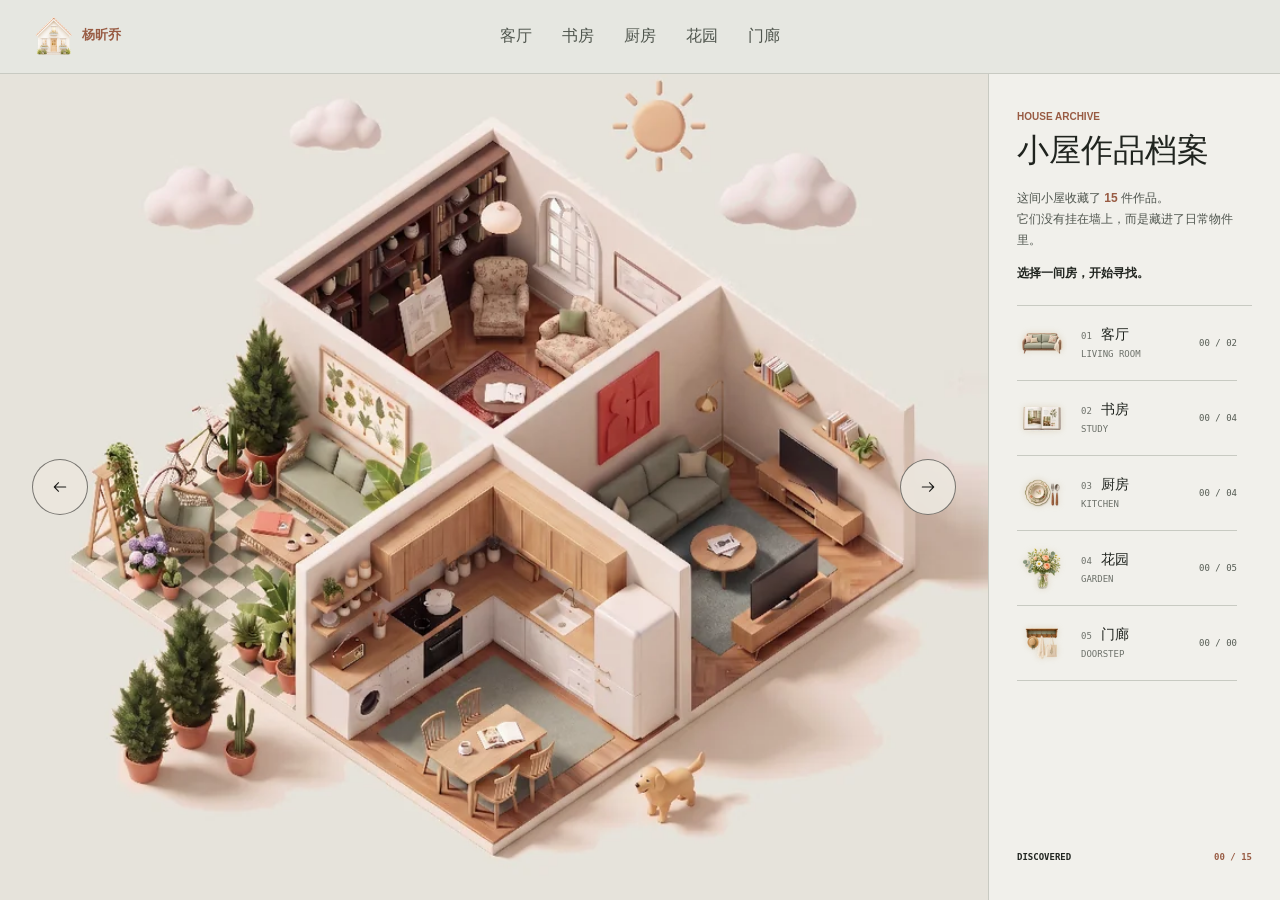
==== commit 92c6062d: "perf: optimize portfolio loading performance" ====
--- a/rooms/doorstep/index.html
+++ b/rooms/doorstep/index.html
@@ -1 +1 @@
-<!doctype html><html lang="zh-CN"><head><meta charset="utf-8"><meta name="viewport" content="width=device-width,initial-scale=1"><link rel="icon" href="/favicon.svg" type="image/svg+xml"><meta name="theme-color" content="#ebe6de"><title>门廊 — 杨昕乔 Portfolio</title><link rel="preload" as="image" href="/assets/rooms/doorstep-house-final.webp?v=1" fetchpriority="high"><link rel="stylesheet" href="/styles/portfolio.css?v=176"></head><body><div id="app"></div><script type="module" src="/scripts/app.js?v=178"></script></body></html>
+<!doctype html><html lang="zh-CN"><head><meta charset="utf-8"><meta name="viewport" content="width=device-width,initial-scale=1,viewport-fit=cover"><link rel="icon" href="/favicon.svg" type="image/svg+xml"><meta name="theme-color" content="#ebe6de"><title>门廊 — 杨昕乔 Portfolio</title><link rel="preload" as="image" href="/assets/optimized/rooms/doorstep-house-final-768.webp" media="(min-width: 768px) and (max-width: 1280px)" fetchpriority="high"><link rel="preload" as="image" href="/assets/optimized/rooms/doorstep-house-final-1280.webp" media="(min-width: 1281px)" fetchpriority="high"><link rel="stylesheet" href="/styles/portfolio.css?v=178"></head><body><div id="app"></div><script type="module" src="/scripts/app.js?v=180"></script></body></html>
--- a/styles/portfolio.css
+++ b/styles/portfolio.css
@@ -1,5 +1,3 @@
-@import url("https://fonts.googleapis.com/css2?family=EB+Garamond:ital,wght@0,400;0,500;1,400&family=LXGW+WenKai:wght@400;500&family=Ma+Shan+Zheng&family=Noto+Serif+SC:wght@400;500&display=swap");
-
 :root {
   --paper: #f1f0eb;
   /* Sampled from the outer pixels of doorstep-final.png. */
@@ -4900,3 +4898,669 @@
   .doorstep-page { animation: none; }
   .interaction-toast { transition: none; }
 }
+
+/* Responsive foundation and final layout overrides.  The desktop composition above
+   remains the source of truth; these rules only change available space and flow. */
+html {
+  min-width: 0;
+  min-height: 100%;
+}
+
+body {
+  min-width: 0;
+  min-height: 100dvh;
+}
+
+.portfolio-shell {
+  min-height: 100dvh;
+}
+
+.portfolio-main[data-page="overview"] .room-detail,
+.portfolio-main[data-page="overview-enter"] .room-detail {
+  position: relative;
+  z-index: 10;
+}
+
+.mobile-nav-toggle,
+.mobile-nav-close,
+.mobile-nav-backdrop {
+  display: none;
+}
+
+.room-object-hotspot.is-touch-active + .room-object-glow,
+.room-object-hotspot.is-touch-active + .room-object-glow[data-object-id="garden-bike"],
+.room-object-hotspot.is-directory-highlighted + .room-object-glow,
+.room-object-hotspot.is-directory-highlighted + .room-object-glow[data-object-id="garden-bike"] {
+  opacity: 0.94;
+}
+
+.hotspot.is-touch-active {
+  stroke: rgba(255, 247, 223, 0.9);
+  stroke-width: 6;
+}
+
+.doorstep-contact-links {
+  display: none;
+}
+
+@media (max-width: 1023px) and (max-height: 600px) {
+  /* A short landscape viewport needs a readable vertical flow instead of a
+     clipped two-column detail panel. */
+  .portfolio-main:not([data-page="doorstep"]) {
+    display: block;
+    min-height: 0;
+    overflow: visible;
+  }
+
+  .portfolio-main:not([data-page="doorstep"]) .visual-column {
+    padding: 16px;
+    overflow: visible;
+  }
+
+  .portfolio-main:not([data-page="doorstep"]) .visual-frame {
+    width: min(100%, 520px);
+    max-height: none;
+    margin-inline: auto;
+  }
+
+  .portfolio-main:not([data-page="doorstep"]) .room-detail {
+    max-height: none;
+    padding: 28px 20px 32px;
+    border-top: 1px solid var(--line);
+    border-left: 0;
+    overflow: visible;
+  }
+
+  .portfolio-main:not([data-page="doorstep"]) .room-switch-controls {
+    position: relative;
+    inset: auto;
+    display: flex;
+    min-height: 64px;
+    margin-top: 12px;
+    padding: 4px 8px;
+  }
+
+  .portfolio-main[data-page="overview"] .visual-stage[data-view="overview"] .visual-layer-current,
+  .portfolio-main[data-page="overview-enter"] .visual-stage[data-view="overview"] .visual-layer-current {
+    --overview-media-left: -15%;
+    --overview-media-top: -5%;
+    --overview-media-width: 130%;
+    --overview-media-height: 110%;
+    right: auto;
+    bottom: auto;
+    left: var(--overview-media-left);
+    top: var(--overview-media-top);
+    width: var(--overview-media-width);
+    height: var(--overview-media-height);
+    object-fit: fill;
+  }
+
+  .portfolio-main[data-page="overview"] .visual-stage[data-view="overview"] .hotspot-map,
+  .portfolio-main[data-page="overview-enter"] .visual-stage[data-view="overview"] .hotspot-map {
+    right: auto;
+    bottom: auto;
+    left: -15%;
+    top: -5%;
+    width: 130%;
+    height: 110%;
+  }
+}
+
+@media (max-width: 820px) {
+  .portfolio-main:not([data-page="doorstep"]) {
+    overflow: visible;
+  }
+
+  .portfolio-main:not([data-page="doorstep"]) .visual-column {
+    padding: clamp(12px, 3vw, 24px);
+  }
+
+  .portfolio-main:not([data-page="doorstep"]) .visual-frame {
+    width: min(100%, 760px);
+    margin-inline: auto;
+  }
+
+  .portfolio-main:not([data-page="doorstep"]) .room-detail {
+    max-height: none;
+    overflow: visible;
+  }
+
+  .room-directory-row,
+  .object-directory-row {
+    min-height: 82px;
+  }
+
+  .directory-name,
+  .project-title {
+    word-break: keep-all;
+    overflow-wrap: break-word;
+  }
+
+  .room-switch-button,
+  .room-object-hotspot,
+  .hotspot {
+    touch-action: manipulation;
+  }
+}
+
+@media (max-width: 767px) {
+  :root {
+    --header-height: 64px;
+  }
+
+  body.is-mobile-menu-open {
+    position: fixed;
+    left: 0;
+    right: 0;
+    width: 100%;
+    overflow: hidden;
+  }
+
+  .site-header {
+    position: sticky;
+    top: 0;
+    z-index: 100;
+    display: grid;
+    min-height: calc(var(--header-height) + env(safe-area-inset-top));
+    grid-template-columns: minmax(0, 1fr) 44px;
+    align-items: center;
+    gap: 8px;
+    padding: max(8px, env(safe-area-inset-top)) 16px 8px;
+  }
+
+  .site-wordmark {
+    width: auto;
+    min-width: 0;
+    min-height: 44px;
+  }
+
+  .brand-house {
+    width: 40px;
+    height: 40px;
+    flex-basis: 40px;
+  }
+
+  .mobile-nav-toggle {
+    display: grid;
+    width: 44px;
+    height: 44px;
+    place-items: center;
+    align-content: center;
+    gap: 5px;
+    padding: 0;
+    border: 1px solid rgba(80, 86, 78, 0.28);
+    border-radius: 50%;
+    background: transparent;
+    color: #50564e;
+    cursor: pointer;
+  }
+
+  .mobile-nav-toggle span {
+    display: block;
+    width: 17px;
+    height: 1px;
+    background: currentColor;
+    transition: transform 180ms ease, opacity 180ms ease;
+  }
+
+  .mobile-nav-toggle:hover,
+  .mobile-nav-toggle:focus-visible {
+    color: var(--rust);
+    border-color: rgba(152, 91, 67, 0.56);
+  }
+
+  .mobile-nav-toggle:focus-visible,
+  .mobile-nav-close:focus-visible {
+    outline: 2px solid var(--rust);
+    outline-offset: 3px;
+  }
+
+  .site-header[data-mobile-menu-open="true"] .mobile-nav-toggle span:nth-child(1) {
+    transform: translateY(6px) rotate(45deg);
+  }
+
+  .site-header[data-mobile-menu-open="true"] .mobile-nav-toggle span:nth-child(2) {
+    opacity: 0;
+  }
+
+  .site-header[data-mobile-menu-open="true"] .mobile-nav-toggle span:nth-child(3) {
+    transform: translateY(-6px) rotate(-45deg);
+  }
+
+  .top-navigation {
+    position: fixed;
+    z-index: 102;
+    top: calc(var(--header-height) + env(safe-area-inset-top) + 8px);
+    right: 12px;
+    left: 12px;
+    display: block;
+    width: auto;
+    max-height: calc(100dvh - var(--header-height) - env(safe-area-inset-top) - 28px);
+    padding: 10px;
+    border: 1px solid rgba(80, 86, 78, 0.2);
+    border-radius: 14px;
+    background: rgba(247, 246, 241, 0.98);
+    box-shadow: 0 18px 42px rgba(42, 43, 38, 0.16);
+    opacity: 0;
+    pointer-events: none;
+    visibility: hidden;
+    transform: translateY(-8px);
+    transition: opacity 180ms ease, transform 180ms ease, visibility 0s linear 180ms;
+  }
+
+  .site-header[data-mobile-menu-open="true"] .top-navigation {
+    opacity: 1;
+    pointer-events: auto;
+    visibility: visible;
+    transform: translateY(0);
+    transition-delay: 0s;
+  }
+
+  .mobile-nav-close {
+    display: grid;
+    width: 36px;
+    height: 36px;
+    margin-left: auto;
+    place-items: center;
+    padding: 0 0 3px;
+    border: 1px solid rgba(80, 86, 78, 0.2);
+    border-radius: 50%;
+    background: transparent;
+    color: #50564e;
+    cursor: pointer;
+    font-size: 24px;
+    font-weight: 300;
+    line-height: 1;
+  }
+
+  .mobile-nav-close:hover {
+    color: var(--rust);
+    border-color: rgba(152, 91, 67, 0.56);
+  }
+
+  .top-navigation-list {
+    display: grid;
+    width: 100%;
+    gap: 2px;
+    margin-top: 6px;
+  }
+
+  .top-navigation-link {
+    width: 100%;
+    min-height: 52px;
+    justify-content: flex-start;
+    padding: 7px 14px;
+    border-radius: 8px;
+  }
+
+  .top-navigation-link::after {
+    right: 14px;
+    bottom: 5px;
+    left: 14px;
+  }
+
+  .top-navigation-link:hover,
+  .top-navigation-link:focus-visible,
+  .top-navigation-link[aria-current="page"] {
+    background: rgba(152, 91, 67, 0.07);
+  }
+
+  .mobile-nav-backdrop {
+    position: fixed;
+    z-index: 90;
+    inset: 0;
+    display: block;
+    background: rgba(47, 49, 45, 0.24);
+  }
+
+  .portfolio-main {
+    min-height: 0;
+  }
+
+  .visual-column {
+    padding: 12px 16px;
+  }
+
+  .portfolio-main[data-page="overview"] .visual-column,
+  .portfolio-main[data-page="overview-enter"] .visual-column {
+    overflow: hidden;
+  }
+
+  .visual-frame {
+    width: 100%;
+    max-width: 760px;
+    margin-inline: auto;
+  }
+
+  .room-switch-controls {
+    min-height: 72px;
+    margin-top: 8px;
+    padding: 8px 0 4px;
+  }
+
+  .room-switch-button {
+    width: 56px;
+    height: 56px;
+    min-width: 56px;
+    min-height: 56px;
+  }
+
+  .room-switch-previous {
+    left: 0;
+  }
+
+  .room-switch-next {
+    right: 0;
+  }
+
+  .room-detail {
+    padding: 30px 16px calc(34px + env(safe-area-inset-bottom));
+  }
+
+  .room-directory-list {
+    grid-template-columns: repeat(2, minmax(0, 1fr));
+  }
+
+  .room-directory-list li:nth-child(odd) {
+    border-right: 1px solid var(--line);
+  }
+
+  .room-directory-row {
+    min-height: 84px;
+    grid-template-columns: 44px minmax(0, 1fr);
+    gap: 8px;
+    padding: 10px 8px;
+  }
+
+  .room-directory-row .directory-thumb-room,
+  .directory-thumb-room {
+    width: 44px;
+    height: 44px;
+  }
+
+  .room-directory-row .directory-progress {
+    grid-column: 2;
+  }
+
+  .object-directory-list {
+    overflow: visible;
+  }
+
+  .object-directory-row {
+    min-height: 86px;
+    grid-template-columns: 54px minmax(0, 1fr);
+  }
+
+  .directory-name {
+    font-size: clamp(13px, 3.6vw, 15px);
+  }
+
+  .detail-title,
+  .room-directory-header .exploration-title {
+    font-size: clamp(34px, 10vw, 42px);
+  }
+
+  .directory-total {
+    padding-bottom: env(safe-area-inset-bottom);
+  }
+}
+
+@media (min-width: 768px) and (max-width: 1100px) {
+  .portfolio-main[data-page="doorstep"] {
+    height: auto;
+    min-height: calc(100dvh - var(--header-height));
+    grid-template-columns: minmax(0, 1fr) minmax(0, 1fr);
+    padding: clamp(20px, 3vw, 32px);
+    align-items: start;
+    overflow: visible;
+  }
+
+  .portfolio-main[data-page="doorstep"] .visual-column {
+    height: auto;
+    min-height: 0;
+    align-self: start;
+    align-items: flex-start;
+    justify-content: flex-start;
+    padding: 0;
+  }
+
+  .portfolio-main[data-page="doorstep"] .visual-frame,
+  .portfolio-main[data-page="doorstep"] .visual-stage {
+    width: 100%;
+    height: auto;
+    aspect-ratio: 1312 / 1199;
+  }
+
+  .portfolio-main[data-page="doorstep"] .visual-layer,
+  .portfolio-main[data-page="doorstep"] .doorstep-object-map {
+    inset: 0 !important;
+    width: 100% !important;
+    height: 100% !important;
+    max-width: none !important;
+    max-height: none !important;
+    transform: none !important;
+  }
+
+  .portfolio-main[data-page="doorstep"] .room-detail {
+    position: static;
+    width: 100%;
+    height: auto;
+    min-height: 0;
+    padding: 0 0 12px;
+  }
+
+  .doorstep-page {
+    width: min(100%, 380px);
+    margin-inline: auto;
+  }
+
+  .doorstep-personal-photo {
+    width: min(100%, 340px);
+  }
+
+  .doorstep-meta {
+    white-space: normal;
+  }
+
+  .doorstep-signoff {
+    white-space: normal;
+  }
+}
+
+@media (max-width: 767px) {
+  html:has(body.is-doorstep-image),
+  body.is-doorstep-image {
+    height: auto;
+    overflow-y: auto;
+    overflow-x: visible;
+  }
+
+  .portfolio-main[data-page="doorstep"] {
+    display: block;
+    height: auto;
+    min-height: 0;
+    padding: 20px 16px calc(42px + env(safe-area-inset-bottom));
+    overflow: visible;
+  }
+
+  .portfolio-main[data-page="doorstep"] .visual-column {
+    width: 100%;
+    height: auto;
+    min-height: 0;
+    padding: 0;
+  }
+
+  .portfolio-main[data-page="doorstep"] .visual-frame,
+  .portfolio-main[data-page="doorstep"] .visual-stage {
+    width: min(100%, 520px);
+    height: auto;
+    aspect-ratio: 1312 / 1199;
+    margin-inline: auto;
+  }
+
+  .portfolio-main[data-page="doorstep"] .visual-layer,
+  .portfolio-main[data-page="doorstep"] .doorstep-object-map {
+    inset: 0 !important;
+    width: 100% !important;
+    height: 100% !important;
+    max-width: none !important;
+    max-height: none !important;
+    transform: none !important;
+  }
+
+  .portfolio-main[data-page="doorstep"] .room-detail {
+    position: static;
+    width: 100%;
+    height: auto;
+    padding: 28px 0 0;
+    overflow: visible;
+  }
+
+  .doorstep-page {
+    width: min(100%, 520px);
+    margin-inline: auto;
+  }
+
+  .doorstep-personal-photo {
+    width: min(100%, 360px);
+    margin-inline: auto;
+  }
+
+  .doorstep-note {
+    width: min(100%, 520px);
+    margin-inline: auto;
+    font-size: clamp(15px, 4.2vw, 17px);
+  }
+
+  .doorstep-meta {
+    white-space: normal;
+  }
+
+  .doorstep-contact-links {
+    display: grid;
+    grid-template-columns: repeat(2, minmax(0, 1fr));
+    gap: 8px;
+    margin-top: 22px;
+    padding-top: 14px;
+    border-top: 1px solid rgba(92, 74, 58, 0.18);
+  }
+
+  .doorstep-contact-link {
+    display: flex;
+    min-width: 0;
+    min-height: 48px;
+    align-items: center;
+    gap: 7px;
+    padding: 8px 10px;
+    border: 1px solid rgba(92, 74, 58, 0.2);
+    border-radius: 8px;
+    background: rgba(255, 253, 247, 0.34);
+    color: var(--doorstep-text);
+    cursor: pointer;
+    font-size: 13px;
+    text-align: left;
+  }
+
+  .doorstep-contact-link:hover,
+  .doorstep-contact-link:focus-visible,
+  .doorstep-contact-link:active {
+    border-color: rgba(152, 91, 67, 0.56);
+    background: rgba(255, 253, 247, 0.68);
+    color: var(--rust);
+  }
+
+  .doorstep-contact-link:focus-visible {
+    outline: 2px solid var(--rust);
+    outline-offset: 2px;
+  }
+
+  .doorstep-contact-link-number {
+    flex: none;
+    color: var(--doorstep-muted);
+    font: 10px/1 var(--font-mono, monospace);
+  }
+
+  .doorstep-signoff {
+    white-space: normal;
+  }
+
+  .doorstep-signature {
+    margin-right: 4px !important;
+  }
+}
+
+@media (prefers-reduced-motion: reduce) {
+  .mobile-nav-toggle span,
+  .top-navigation,
+  .doorstep-contact-link {
+    transition-duration: 1ms !important;
+  }
+}
+
+/* Keep the desktop homepage archive usable when the viewport is short.  The
+   room list owns the overflow so the fifth entry remains reachable without
+   changing the main visual or the mobile flow. */
+@media (min-width: 1024px) {
+  .portfolio-main[data-page="overview"],
+  .portfolio-main[data-page="overview-enter"] {
+    min-height: calc(100dvh - var(--header-height));
+  }
+
+  .portfolio-main[data-page="overview"] .room-detail,
+  .portfolio-main[data-page="overview-enter"] .room-detail {
+    min-height: 0;
+    max-height: calc(100dvh - var(--header-height));
+  }
+
+  .portfolio-main[data-page="overview"] .overview-directory,
+  .portfolio-main[data-page="overview-enter"] .overview-directory {
+    min-height: 0;
+  }
+
+  .portfolio-main[data-page="overview"] .room-directory-list,
+  .portfolio-main[data-page="overview-enter"] .room-directory-list {
+    min-height: 0;
+    flex: 1 1 auto;
+    overflow-y: auto;
+    overscroll-behavior: contain;
+    scrollbar-gutter: stable;
+  }
+
+  .portfolio-main[data-page="overview"] .directory-total,
+  .portfolio-main[data-page="overview-enter"] .directory-total {
+    flex: 0 0 auto;
+    margin-top: 12px;
+  }
+}
+
+@media (min-width: 1024px) and (max-height: 850px) {
+  .portfolio-main[data-page="overview"] .exploration-intro,
+  .portfolio-main[data-page="overview-enter"] .exploration-intro {
+    margin-top: 12px;
+    line-height: 1.55;
+  }
+
+  .portfolio-main[data-page="overview"] .exploration-prompt,
+  .portfolio-main[data-page="overview-enter"] .exploration-prompt {
+    margin: 8px 0 12px;
+  }
+
+  .portfolio-main[data-page="overview"] .room-directory-row,
+  .portfolio-main[data-page="overview-enter"] .room-directory-row {
+    min-height: 64px;
+    padding-block: 5px;
+  }
+
+  .portfolio-main[data-page="overview"] .directory-total,
+  .portfolio-main[data-page="overview-enter"] .directory-total {
+    min-height: 42px;
+    padding-top: 12px;
+  }
+}
+
+@media (min-width: 1024px) and (max-height: 700px) {
+  .portfolio-main[data-page="overview"] .room-directory-list,
+  .portfolio-main[data-page="overview-enter"] .room-directory-list {
+    padding-bottom: 20px;
+  }
+}
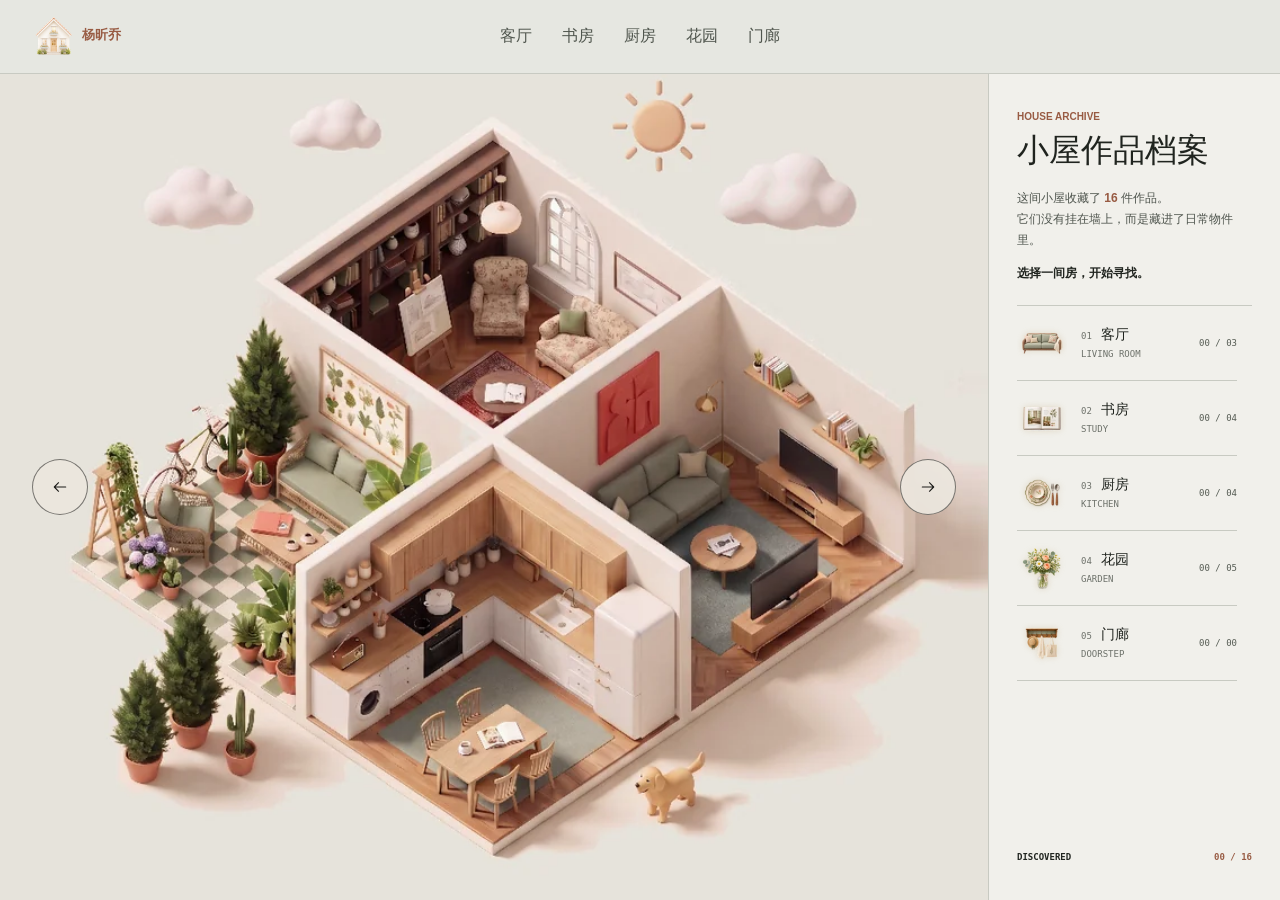
==== commit c06c361d: "feat: add living room demo prd poster" ====
--- a/rooms/doorstep/index.html
+++ b/rooms/doorstep/index.html
@@ -1 +1 @@
-<!doctype html><html lang="zh-CN"><head><meta charset="utf-8"><meta name="viewport" content="width=device-width,initial-scale=1,viewport-fit=cover"><link rel="icon" href="/favicon.svg" type="image/svg+xml"><meta name="theme-color" content="#ebe6de"><title>门廊 — 杨昕乔 Portfolio</title><link rel="preload" as="image" href="/assets/optimized/rooms/doorstep-house-final-768.webp" media="(min-width: 768px) and (max-width: 1280px)" fetchpriority="high"><link rel="preload" as="image" href="/assets/optimized/rooms/doorstep-house-final-1280.webp" media="(min-width: 1281px)" fetchpriority="high"><link rel="stylesheet" href="/styles/portfolio.css?v=178"></head><body><div id="app"></div><script type="module" src="/scripts/app.js?v=180"></script></body></html>
+<!doctype html><html lang="zh-CN"><head><meta charset="utf-8"><meta name="viewport" content="width=device-width,initial-scale=1,viewport-fit=cover"><link rel="icon" href="/favicon.svg" type="image/svg+xml"><meta name="theme-color" content="#ebe6de"><title>门廊 — 杨昕乔 Portfolio</title><link rel="preload" as="image" href="/assets/optimized/rooms/doorstep-house-final-768.webp" media="(min-width: 768px) and (max-width: 1280px)" fetchpriority="high"><link rel="preload" as="image" href="/assets/optimized/rooms/doorstep-house-final-1280.webp" media="(min-width: 1281px)" fetchpriority="high"><link rel="stylesheet" href="/styles/portfolio.css?v=182"></head><body><div id="app"></div><script type="module" src="/scripts/app.js?v=184"></script></body></html>
--- a/styles/portfolio.css
+++ b/styles/portfolio.css
@@ -11,8 +11,8 @@
   --header-height: 74px;
   --detail-width: 292px;
   --ease-editorial: cubic-bezier(0.22, 0.61, 0.36, 1);
-  --page-exit-duration: 240ms;
-  --page-enter-duration: 360ms;
+  --page-exit-duration: 100ms;
+  --page-enter-duration: 120ms;
   --page-transition-ease: cubic-bezier(0.22, 1, 0.36, 1);
 }
 
@@ -350,6 +350,19 @@
   opacity: 0;
 }
 
+.visual-layer-current,
+.visual-layer-incoming {
+  transition: opacity 180ms ease;
+}
+
+.visual-layer-incoming.is-ready {
+  opacity: 1;
+}
+
+.visual-layer-current.is-swapping {
+  opacity: 0;
+}
+
 /* Top-level navigation uses opacity only. Layout and the fixed shell stay put. */
 .portfolio-main.is-page-fade .visual-frame,
 .portfolio-main.is-page-fade .room-switch-controls,
@@ -1840,6 +1853,54 @@
   display: flex;
   min-height: 0;
   flex-direction: column;
+}
+
+.document-long-image-column {
+  width: min(960px, 100%);
+  margin: 0 auto;
+  overflow: hidden;
+  border: 1px solid rgba(241, 240, 235, 0.24);
+  border-radius: 12px;
+  background: #f1f0eb;
+  color: var(--ink);
+  box-shadow: 0 18px 48px rgba(25, 31, 27, 0.22);
+}
+
+.document-long-image-intro {
+  padding: clamp(28px, 5vw, 58px) clamp(24px, 6vw, 76px);
+  border-bottom: 1px solid rgba(67, 76, 65, 0.2);
+}
+
+.document-long-image-intro h2 {
+  max-width: 18em;
+  margin: 10px 0 22px;
+  color: #394238;
+  font-family: Georgia, "Times New Roman", serif;
+  font-size: clamp(26px, 3.2vw, 38px);
+  line-height: 1.22;
+}
+
+.document-long-image-copy {
+  max-width: 52em;
+}
+
+.document-long-image-copy p {
+  margin: 0;
+  color: #4f554e;
+  font-size: clamp(14px, 1.35vw, 17px);
+  line-height: 1.9;
+}
+
+.document-long-image-figure {
+  margin: 0;
+  padding: clamp(18px, 3vw, 34px);
+  background: #fff;
+}
+
+.document-long-image-figure img {
+  display: block;
+  width: 100%;
+  height: auto;
 }
 
 .document-video {
@@ -3580,6 +3641,28 @@
     padding: 26px 20px 30px;
   }
 
+  .document-long-image-column {
+    width: 100%;
+  }
+
+  .document-long-image-intro {
+    padding: 24px 20px 28px;
+  }
+
+  .document-long-image-intro h2 {
+    margin-top: 8px;
+    font-size: 25px;
+  }
+
+  .document-long-image-copy p {
+    font-size: 13px;
+    line-height: 1.82;
+  }
+
+  .document-long-image-figure {
+    padding: 12px;
+  }
+
   .document-preface:has(.document-preface-video) {
     grid-template-columns: 1fr;
   }
@@ -5564,3 +5647,41 @@
     padding-bottom: 20px;
   }
 }
+
+/* A short desktop viewport must grow and scroll with the farewell copy. The
+   previous fixed-height shell hid the final sign-off below the viewport. */
+@media (min-width: 768px) and (max-height: 850px) {
+  html:has(body.is-doorstep-image),
+  body.is-doorstep-image {
+    height: auto;
+    min-height: 100%;
+    overflow-x: hidden;
+    overflow-y: auto;
+  }
+
+  .portfolio-main[data-page="doorstep"] {
+    height: auto;
+    min-height: calc(100dvh - var(--header-height) - 34px);
+    padding-bottom: max(34px, env(safe-area-inset-bottom));
+    overflow: visible;
+  }
+
+  .portfolio-main[data-page="doorstep"] .visual-column {
+    height: min(calc(100dvh - var(--header-height) - 34px), 900px);
+    min-height: 0;
+    align-self: start;
+  }
+
+  .portfolio-main[data-page="doorstep"] .visual-frame,
+  .portfolio-main[data-page="doorstep"] .doorstep-house-stage,
+  .portfolio-main[data-page="doorstep"] .visual-stage {
+    height: 100%;
+    min-height: 0;
+  }
+
+  .portfolio-main[data-page="doorstep"] .room-detail {
+    height: auto;
+    min-height: 0;
+    overflow: visible;
+  }
+}
